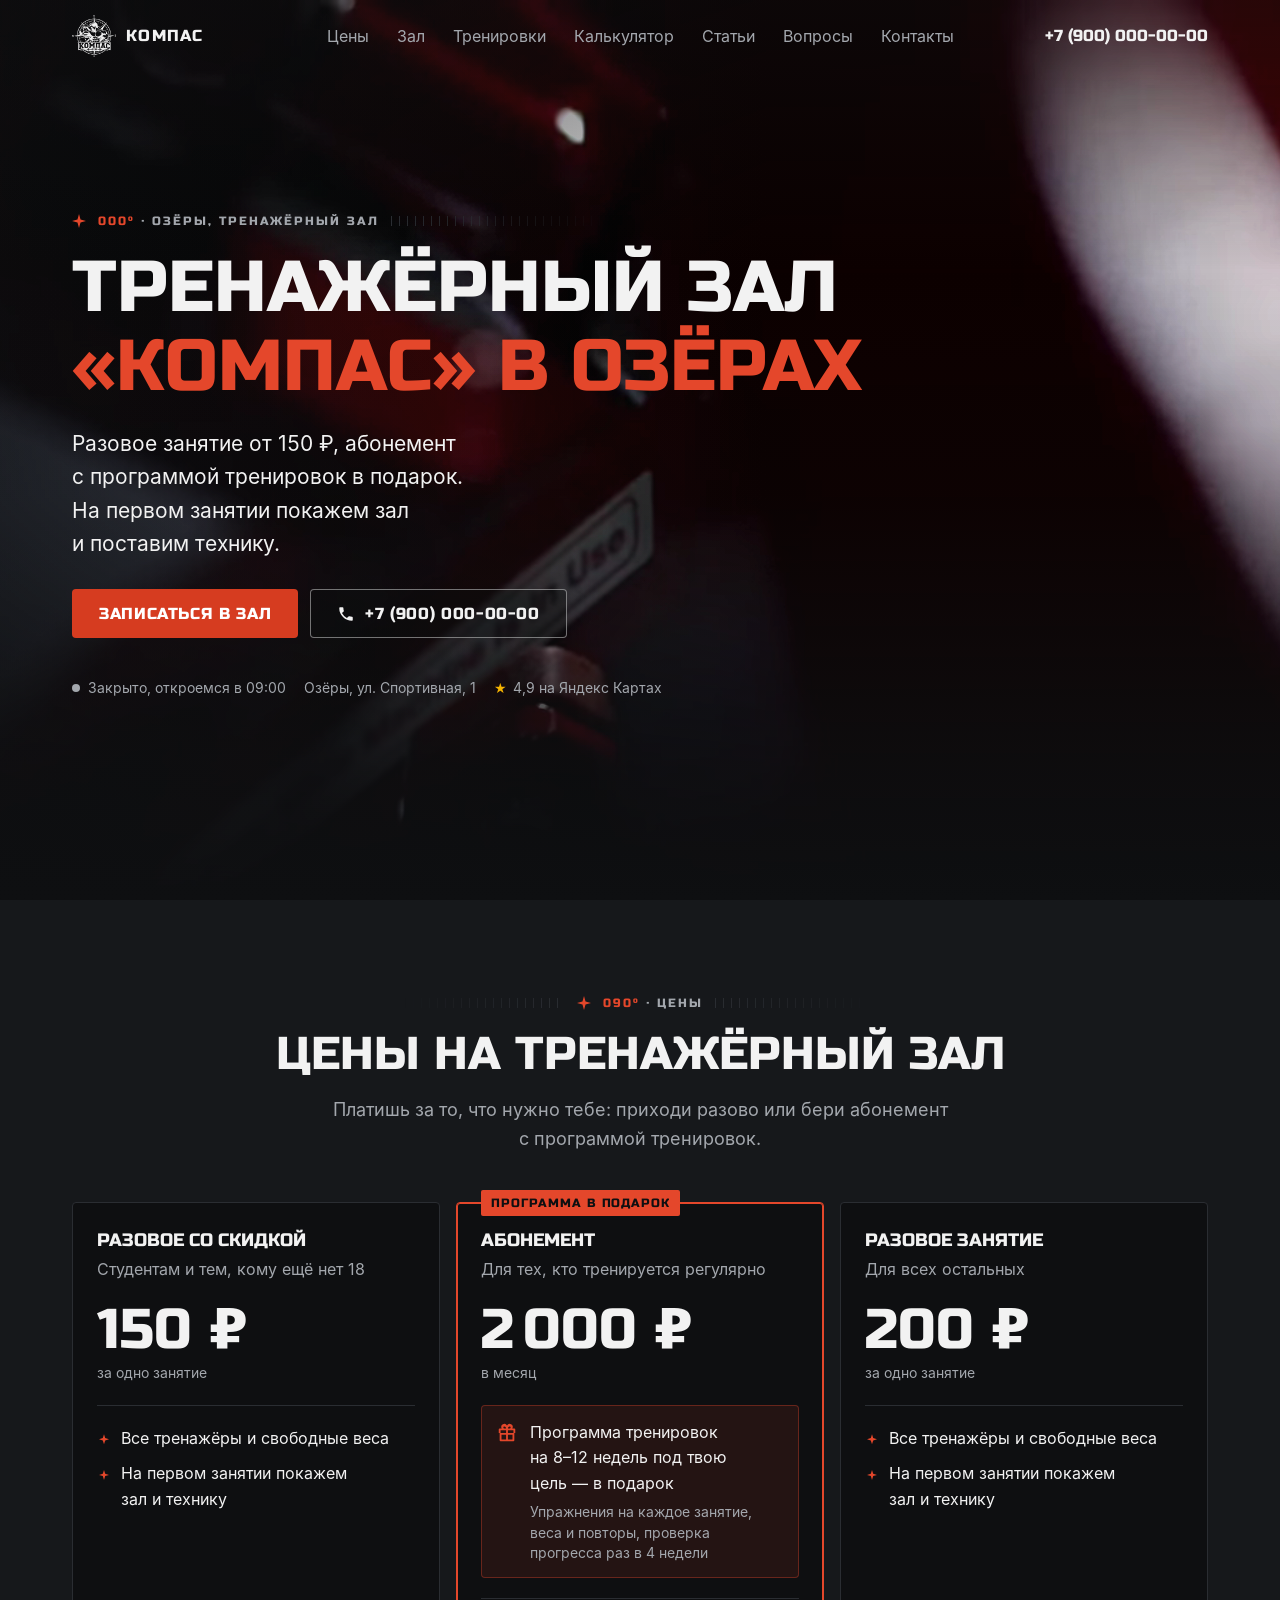
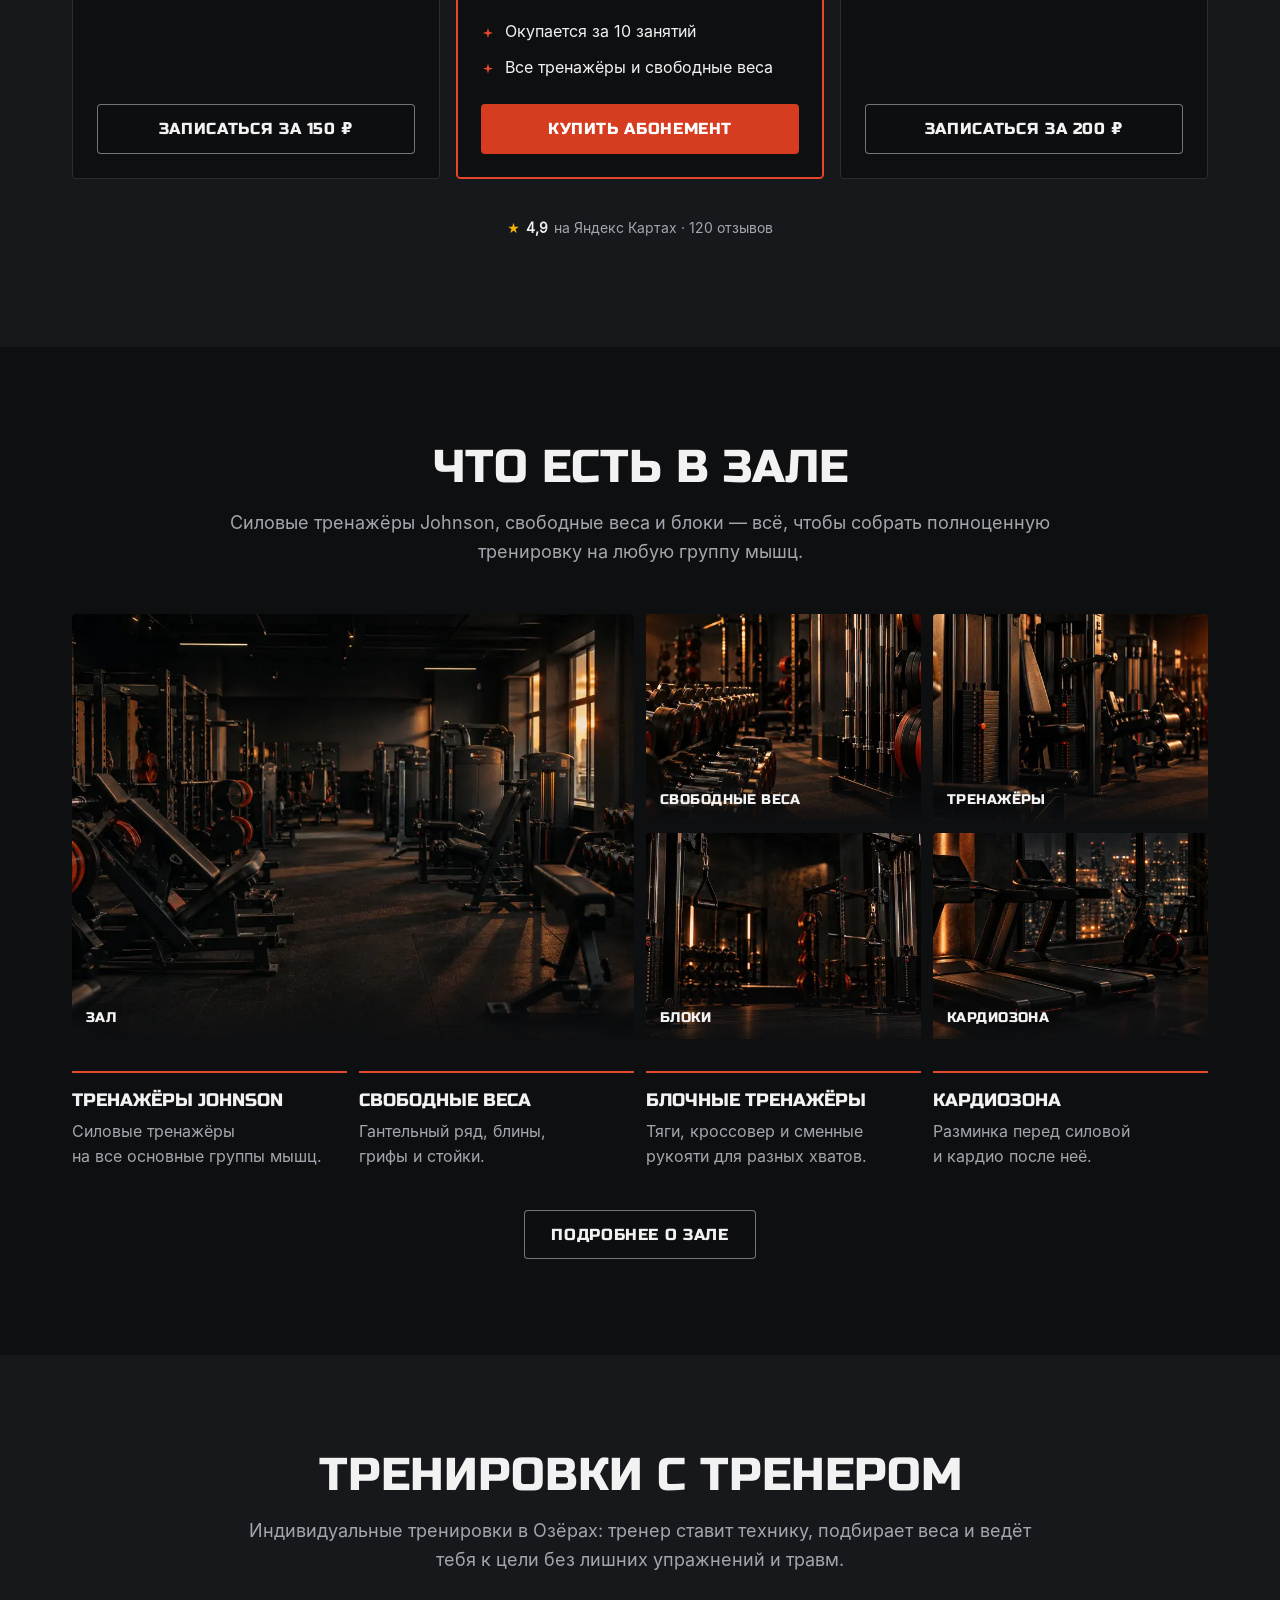
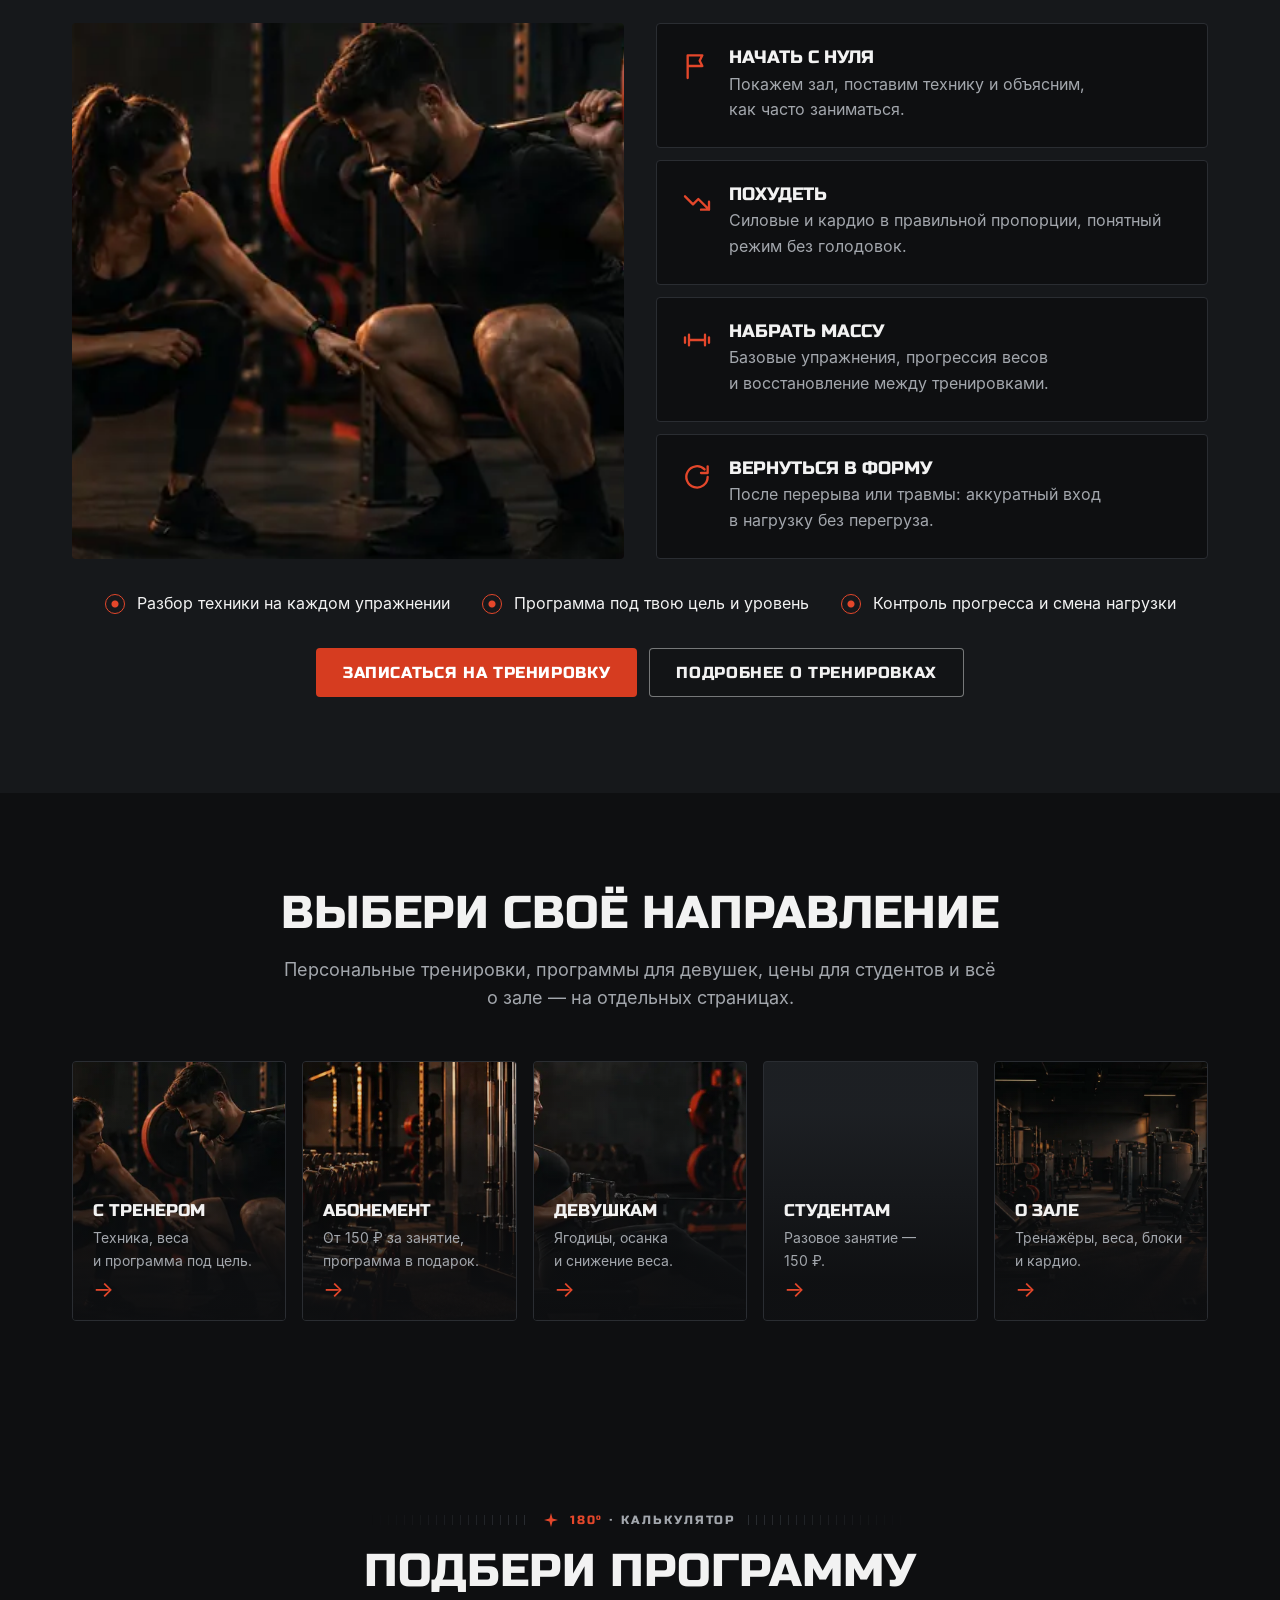
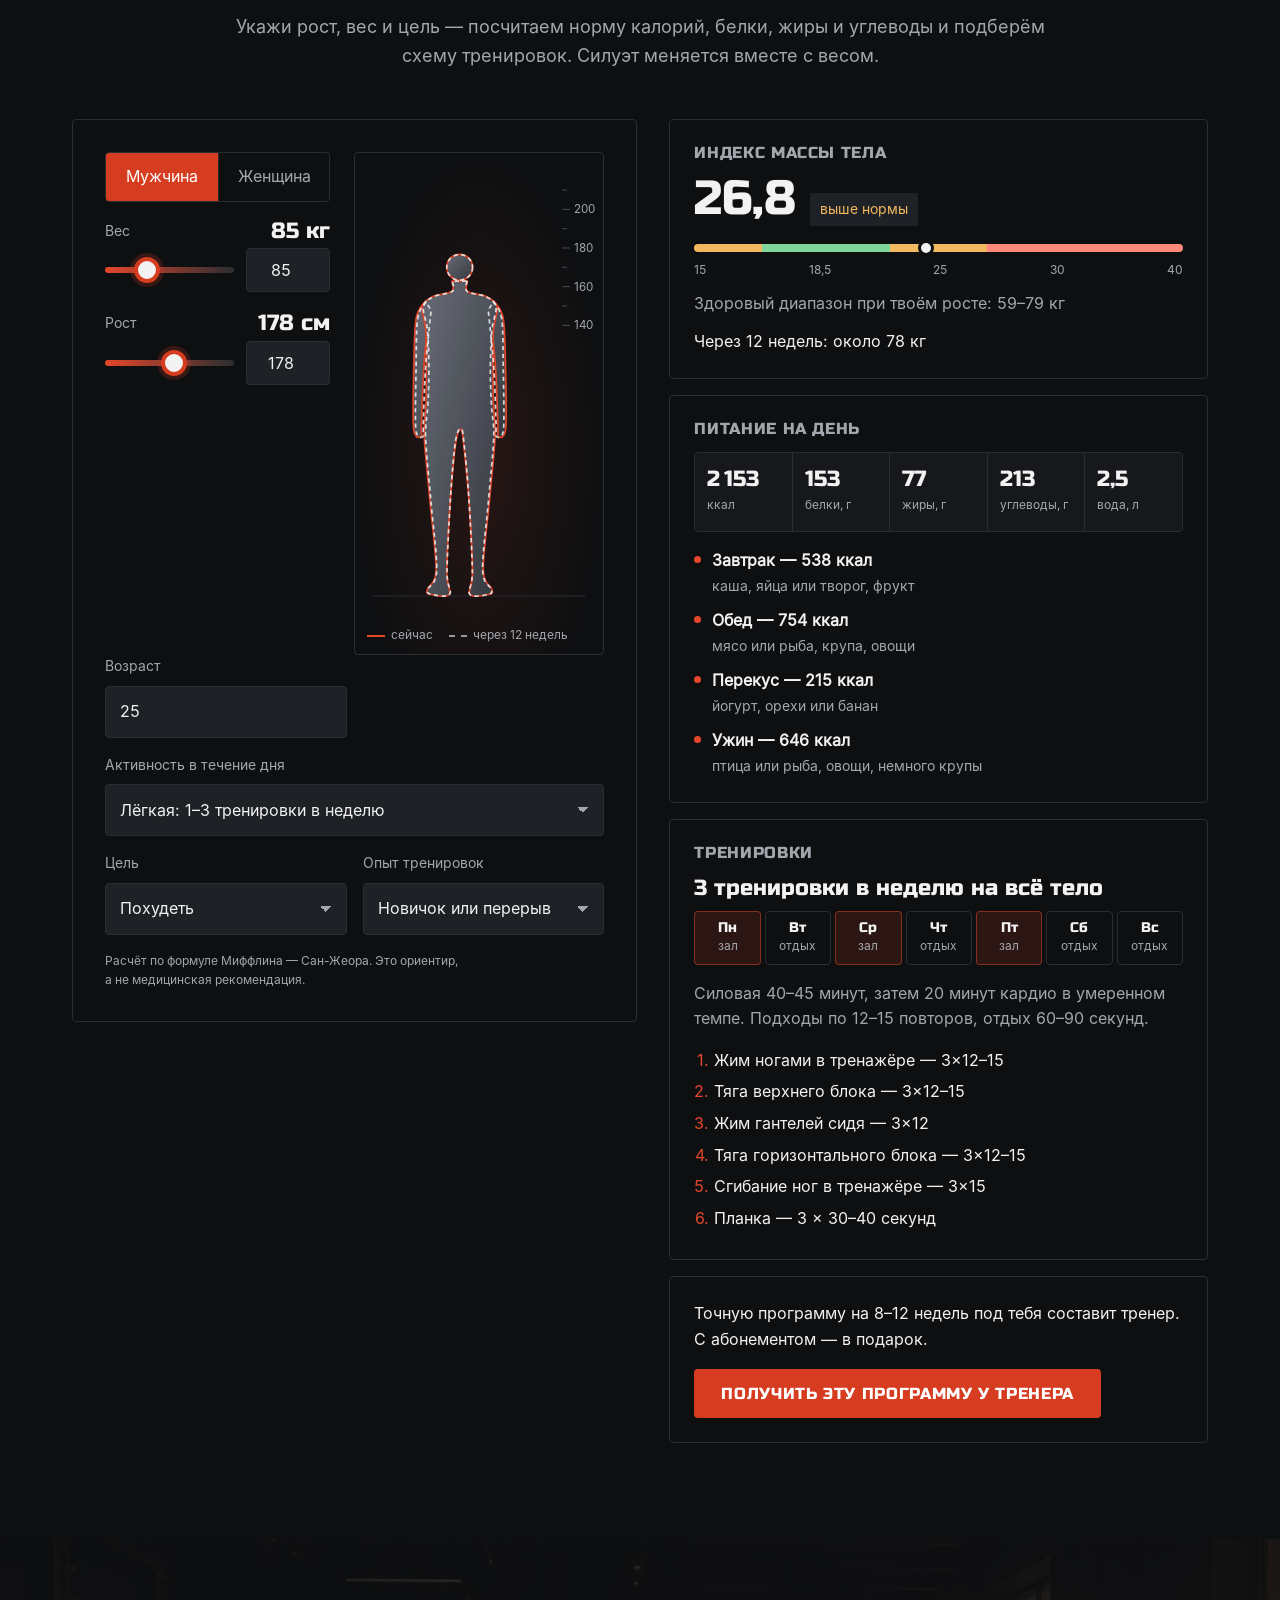
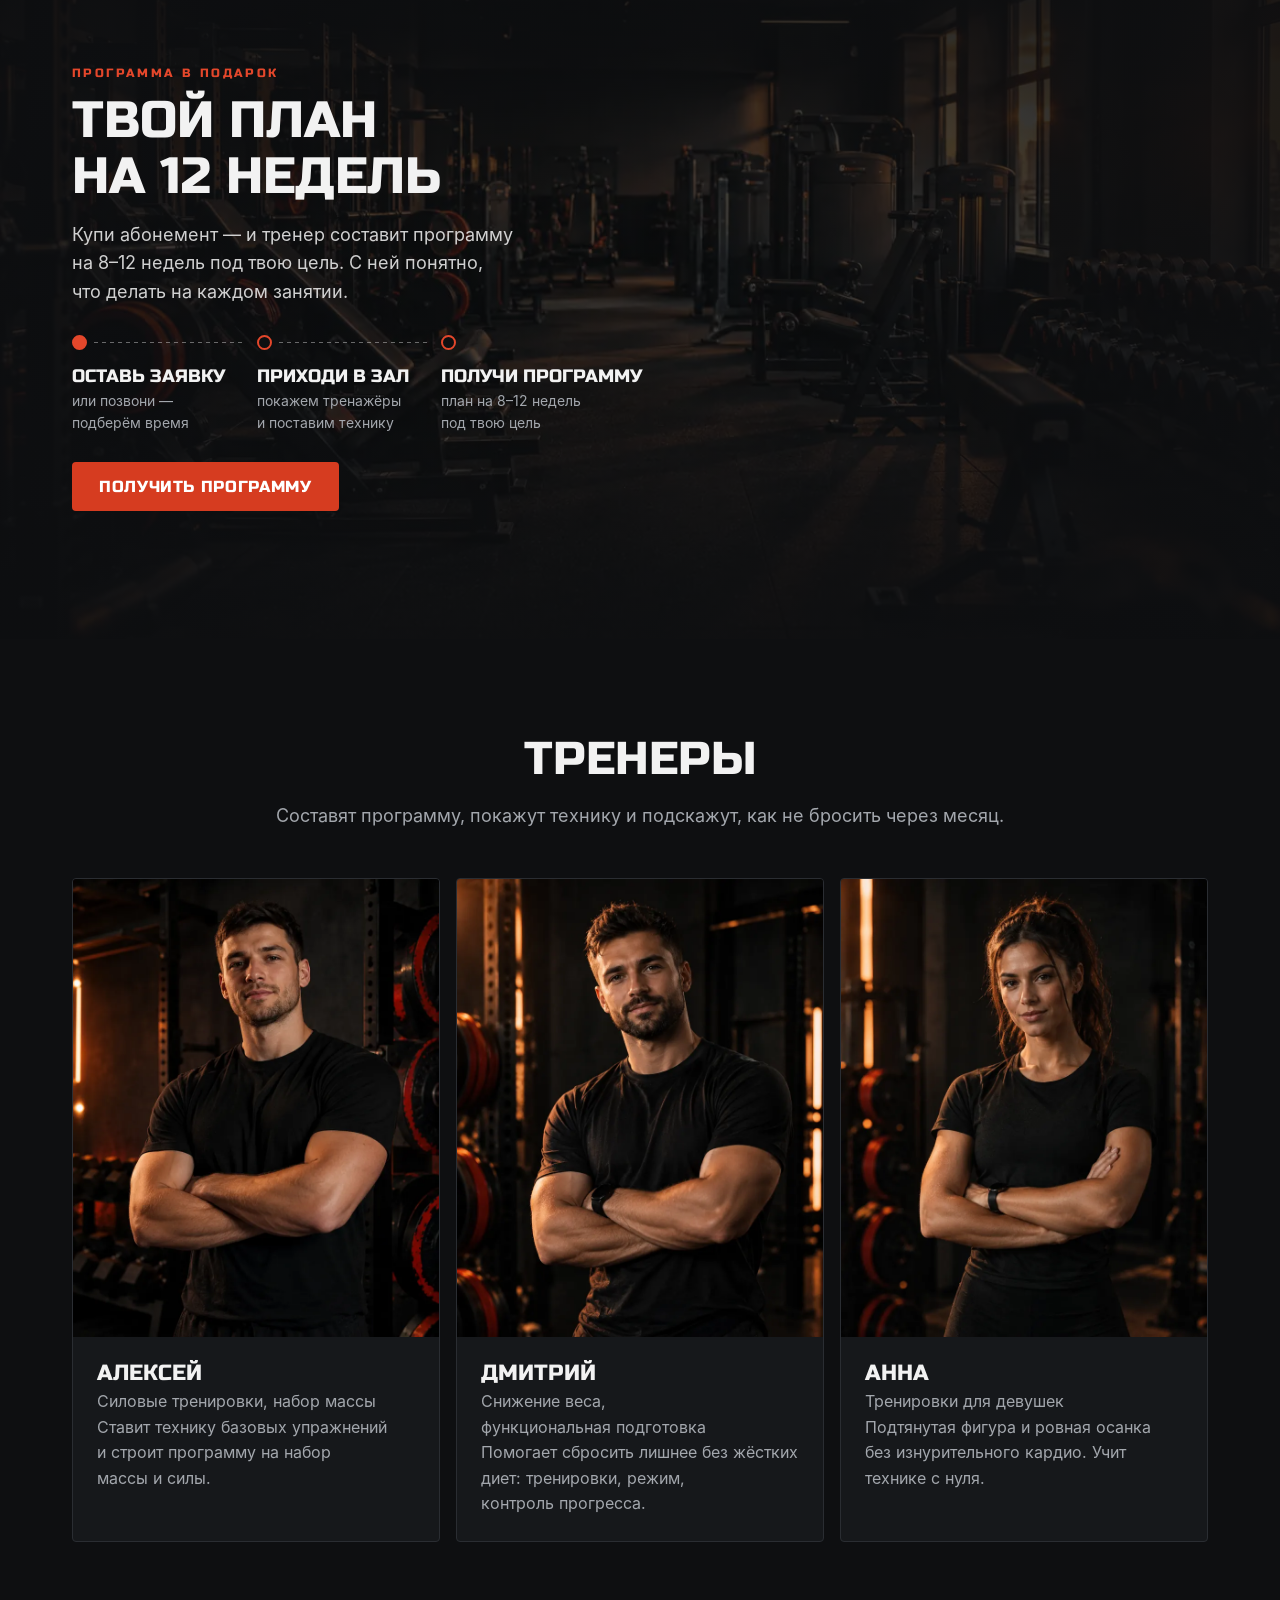
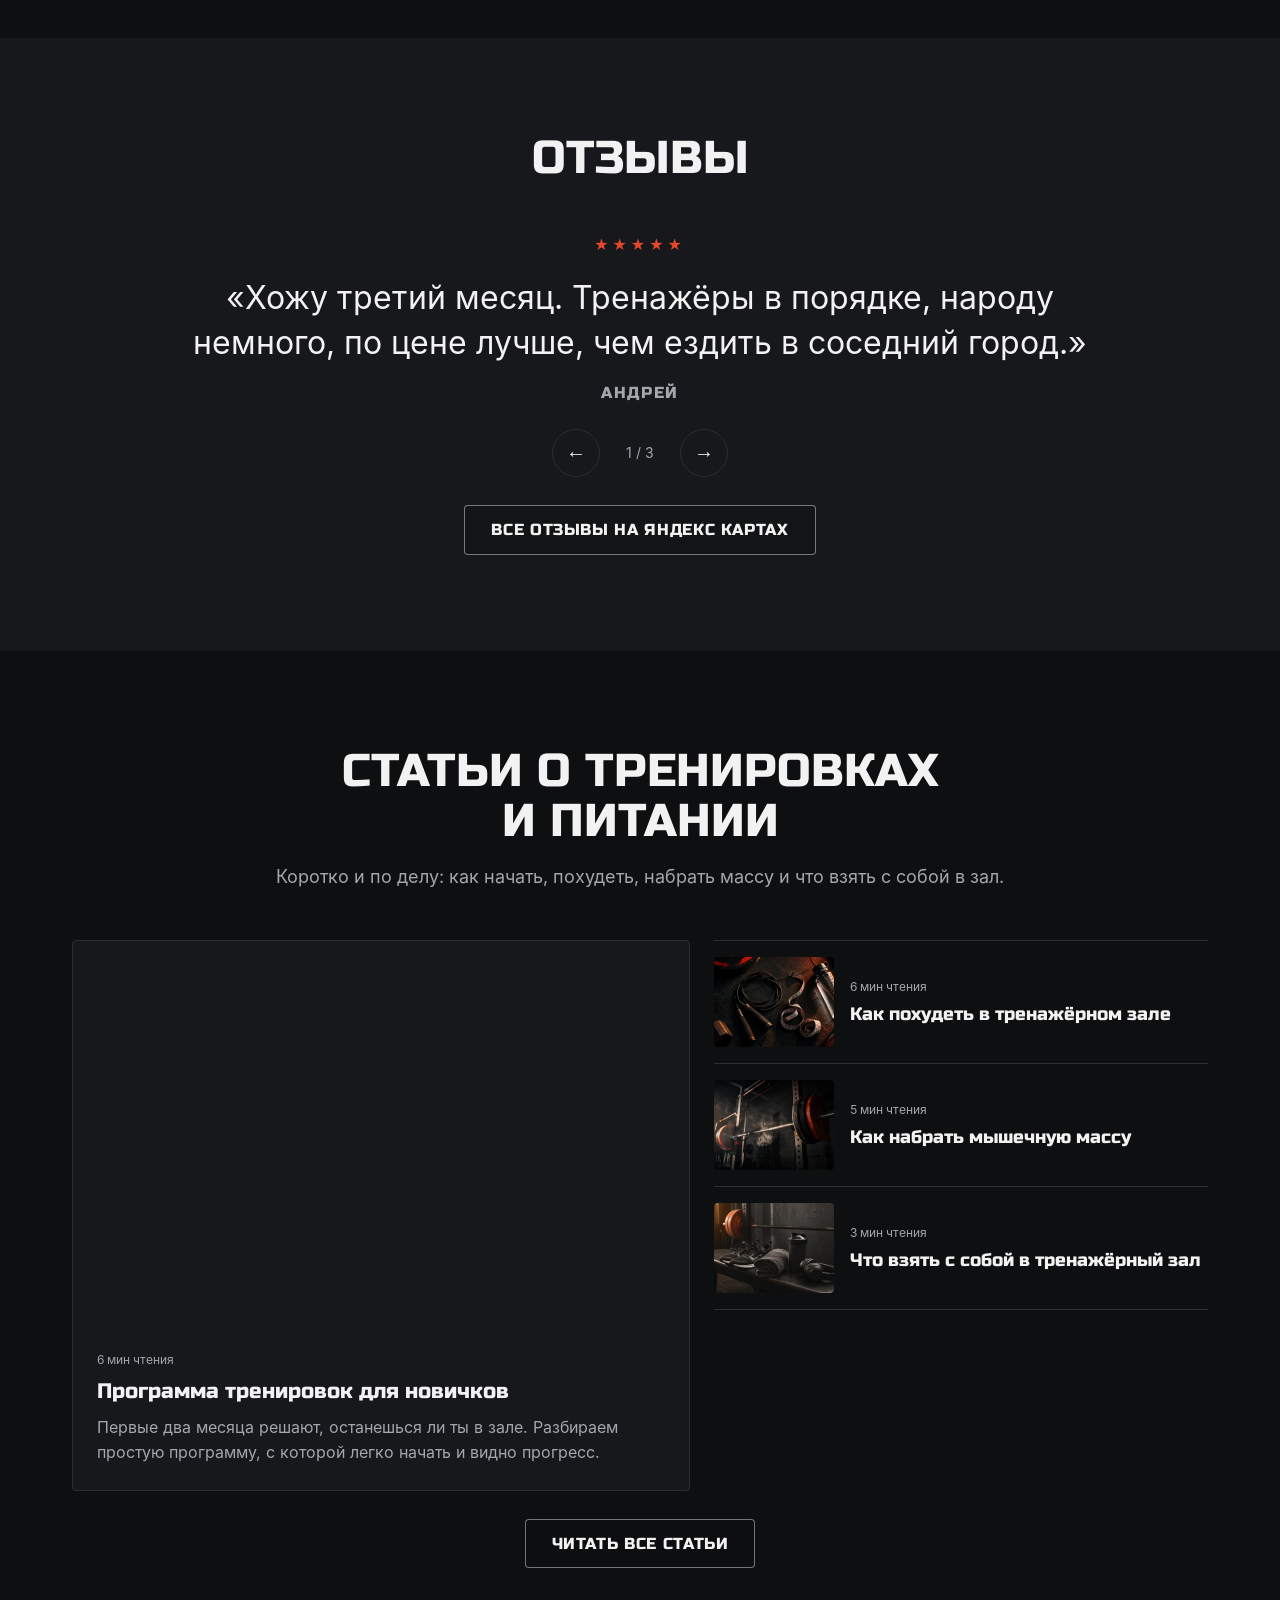
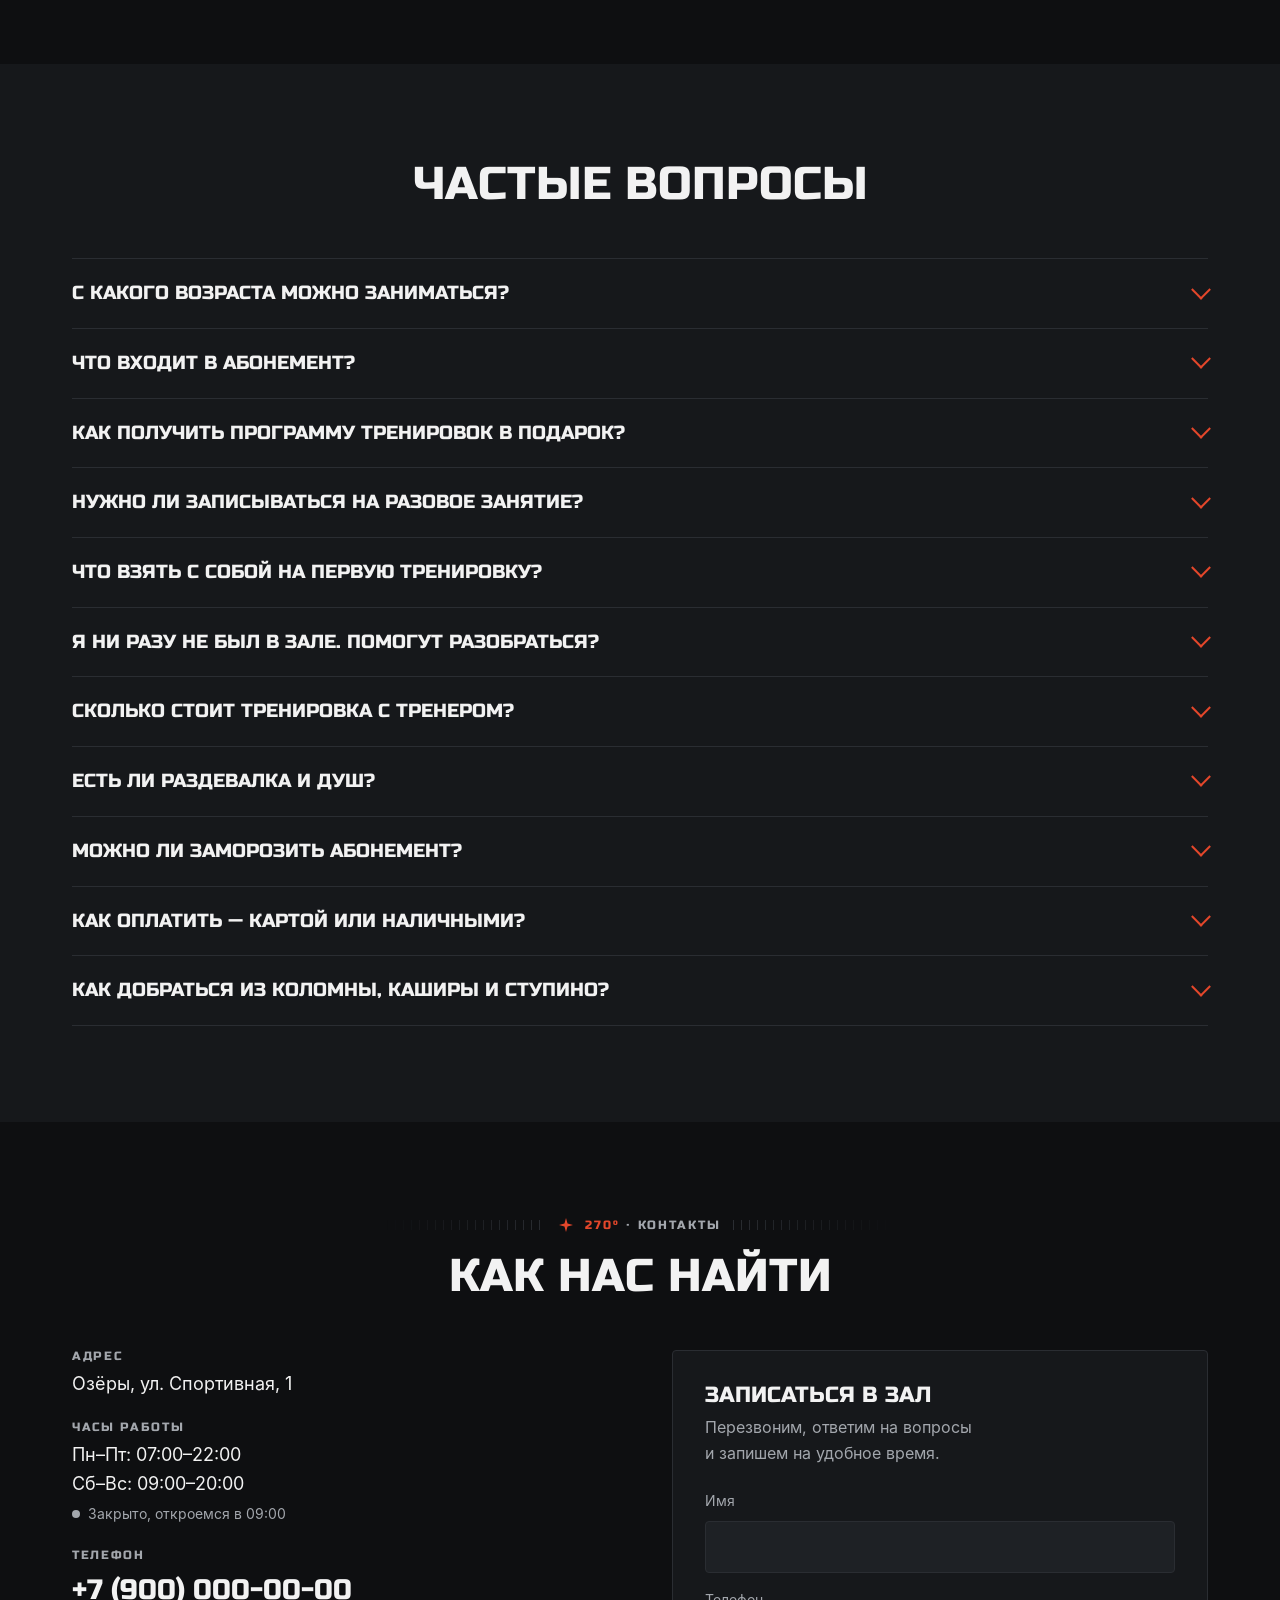
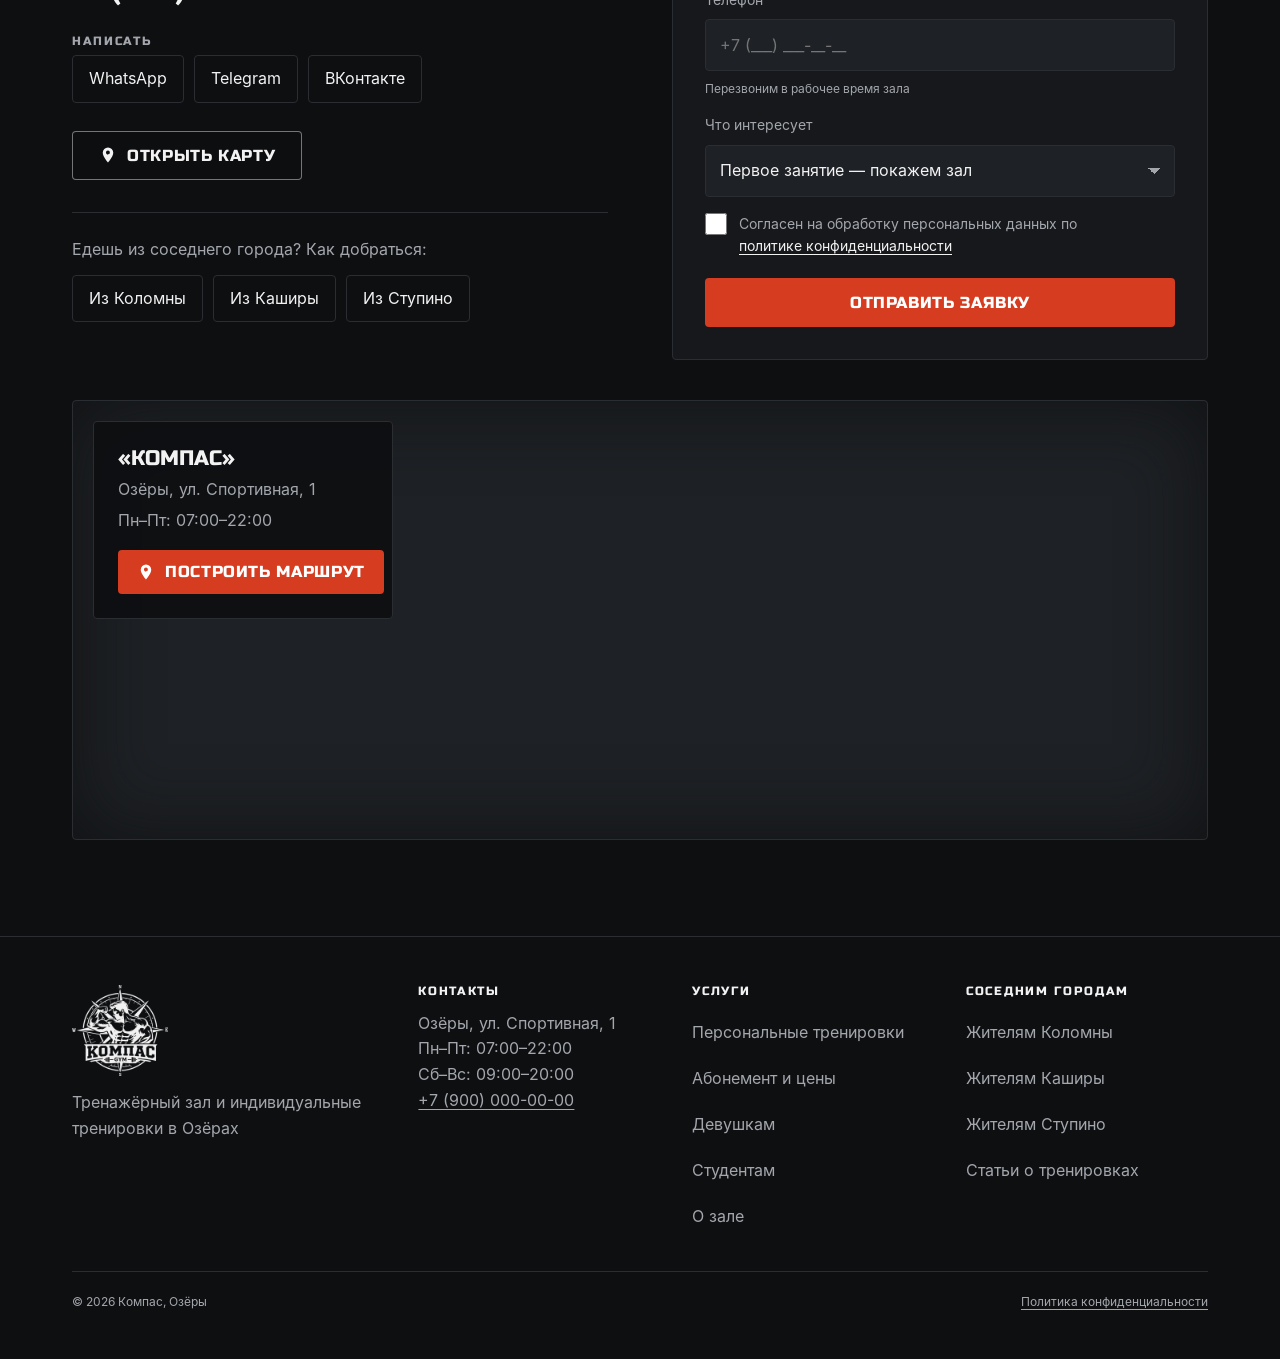
==== index.html @ 528c6c7b "Демо сайта «Компас» для показа клиенту Сборка просмотра (относительные ссылки), закрыта от индексаци" ====
<!doctype html>
<html lang="ru" class="no-js" data-font="russo">
<head><meta name="robots" content="noindex, nofollow">
<meta charset="utf-8">
<meta name="viewport" content="width=device-width, initial-scale=1">
<title>Тренажёрный зал «Компас» в Озёрах — разовое от 150 ₽</title>
<meta name="description" content="Тренажёрный зал в Озёрах: разовое занятие 150–200 ₽, абонемент 2 000 ₽ и программа тренировок на 8–12 недель в подарок. Индивидуальные тренировки.">
<link rel="canonical" href="https://kompas-ozery.ru/">
<meta name="yandex-verification" content="0000000000000000">
<meta name="theme-color" content="#0E0F11">
<meta property="og:type" content="website">
<meta property="og:locale" content="ru_RU">
<meta property="og:site_name" content="Компас — тренажёрный зал в Озёрах">
<meta property="og:title" content="Тренажёрный зал «Компас» в Озёрах — разовое от 150 ₽">
<meta property="og:description" content="Тренажёрный зал в Озёрах: разовое занятие 150–200 ₽, абонемент 2 000 ₽ и программа тренировок на 8–12 недель в подарок. Индивидуальные тренировки.">
<meta property="og:url" content="https://kompas-ozery.ru/">
<meta property="og:image" content="https://kompas-ozery.ru/img/og.jpg">
<meta property="og:image:width" content="1200">
<meta property="og:image:height" content="630">
<link rel="icon" href="favicon.ico" sizes="any">
<link rel="icon" type="image/png" sizes="32x32" href="favicon-32.png">
<link rel="apple-touch-icon" href="apple-touch-icon.png">
<link rel="preload" href="fonts/Inter-Regular.woff" as="font" type="font/woff" crossorigin>
<link rel="preload" href="fonts/head.woff" as="font" type="font/woff" crossorigin>
<link rel="preload" as="image" href="img/hero-poster.webp" imagesrcset="img/hero-poster-640.webp 640w, img/hero-poster.webp 1280w" imagesizes="100vw" fetchpriority="high">
<link rel="stylesheet" href="assets/style.css">
<script type="application/ld+json">{"@context": "https://schema.org", "@type": "ExerciseGym", "name": "Компас", "url": "https://kompas-ozery.ru/", "logo": "https://kompas-ozery.ru/img/logo-480.webp", "image": "https://kompas-ozery.ru/img/og.jpg", "telephone": "+79000000000", "priceRange": "150–2000 ₽", "address": {"@type": "PostalAddress", "streetAddress": "ул. Спортивная, 1", "addressLocality": "Озёры", "addressRegion": "Московская область", "postalCode": "140560", "addressCountry": "RU"}, "openingHours": ["Mo-Fr 07:00-22:00", "Sa-Su 09:00-20:00"], "areaServed": ["Озёры", "Коломна", "Кашира", "Ступино"], "sameAs": ["https://vk.com/kompas_ozery", "https://t.me/kompas_ozery"]}</script>
<script type="application/ld+json">{"@context": "https://schema.org", "@type": "FAQPage", "mainEntity": [{"@type": "Question", "name": "С какого возраста можно заниматься?", "acceptedAnswer": {"@type": "Answer", "text": "С 14 лет. Тем, кому ещё нет 18, нужно согласие родителей."}}, {"@type": "Question", "name": "Что входит в абонемент?", "acceptedAnswer": {"@type": "Answer", "text": "Абонемент стоит 2 000 ₽ в месяц. В него входят занятия в зале и программа тренировок на 8–12 недель в подарок."}}, {"@type": "Question", "name": "Как получить программу тренировок в подарок?", "acceptedAnswer": {"@type": "Answer", "text": "Купи абонемент и расскажи тренеру о своей цели: похудеть, набрать массу или подтянуть форму. Программу составят под тебя, она останется у тебя."}}, {"@type": "Question", "name": "Нужно ли записываться на разовое занятие?", "acceptedAnswer": {"@type": "Answer", "text": "Можно прийти в часы работы зала. Но лучше оставь заявку: на первом занятии тренер покажет зал и поставит технику, а для этого договоримся о времени."}}, {"@type": "Question", "name": "Что взять с собой на первую тренировку?", "acceptedAnswer": {"@type": "Answer", "text": "Спортивную форму, чистую сменную обувь, полотенце и воду. Для цены 150 ₽ возьми студенческий билет."}}, {"@type": "Question", "name": "Я ни разу не был в зале. Помогут разобраться?", "acceptedAnswer": {"@type": "Answer", "text": "Да. На первом занятии тренер покажет зал и тренажёры, поставит технику базовых упражнений и подскажет, с какого веса начать. С абонементом получишь программу на 8–12 недель."}}, {"@type": "Question", "name": "Сколько стоит тренировка с тренером?", "acceptedAnswer": {"@type": "Answer", "text": "Стоимость зависит от количества занятий. Позвони или оставь заявку, и мы подберём вариант."}}, {"@type": "Question", "name": "Есть ли раздевалка и душ?", "acceptedAnswer": {"@type": "Answer", "text": "Да, есть мужская и женская раздевалки с душем и шкафчиками."}}, {"@type": "Question", "name": "Можно ли заморозить абонемент?", "acceptedAnswer": {"@type": "Answer", "text": "Да, абонемент можно заморозить. Срок и условия подскажет администратор."}}, {"@type": "Question", "name": "Как оплатить — картой или наличными?", "acceptedAnswer": {"@type": "Answer", "text": "Картой, наличными или переводом по СБП на стойке администратора."}}, {"@type": "Question", "name": "Как добраться из Коломны, Каширы и Ступино?", "acceptedAnswer": {"@type": "Answer", "text": "Маршруты, время в пути и цены для соседних городов собрали на отдельных страницах: из Коломны, Каширы, Ступино."}}]}</script>
<script type="application/ld+json">{"@context": "https://schema.org", "@type": "WebSite", "name": "Компас", "url": "https://kompas-ozery.ru/"}</script>
<script>window.KOMPAS={metrika:0,whatsapp:"79000000000",formEndpoint:"",hours:[[[0, 1, 2, 3, 4], 420, 1320], [[5, 6], 540, 1200]]};</script>
<!-- Яндекс.Метрика -->
<script>(function(m,e,t,r,i,k,a){m[i]=m[i]||function(){(m[i].a=m[i].a||[]).push(arguments)};m[i].l=1*new Date();for(var j=0;j<document.scripts.length;j++){if(document.scripts[j].src===r){return;}}k=e.createElement(t),a=e.getElementsByTagName(t)[0],k.async=1,k.src=r,a.parentNode.insertBefore(k,a)})(window,document,"script","https://mc.yandex.ru/metrika/tag.js","ym");ym(00000000,"init",{clickmap:true,trackLinks:true,accurateTrackBounce:true,webvisor:true});</script>
<noscript><div><img src="https://mc.yandex.ru/watch/00000000" style="position:absolute;left:-9999px" alt=""></div></noscript>
</head>
<body>
<a class="skip" href="#main">Перейти к содержанию</a>
<header class="hdr">
<div class="wrap hdr__in">
<a class="hdr__logo" href="index.html" aria-label="Компас — на главную"><img src="img/logo-160.webp" width="160" height="152" alt="Логотип тренажёрного зала Компас"><span>Компас</span></a>
<nav class="nav" aria-label="Основное меню"><a href="#ceny">Цены</a><a href="#zal">Зал</a><a href="#trenirovki">Тренировки</a><a href="#kalkulyator">Калькулятор</a><a href="#stati">Статьи</a><a href="#voprosy">Вопросы</a><a href="#kontakty">Контакты</a></nav>
<a class="hdr__tel" href="tel:+79000000000" data-goal="phone_click">+7 (900) 000-00-00</a>
<button class="burger" type="button" aria-label="Меню" aria-expanded="false" aria-controls="mnav"><span></span></button>
</div>
<nav class="mnav" id="mnav" aria-label="Мобильное меню"><a href="#ceny">Цены</a><a href="#zal">Зал</a><a href="#trenirovki">Тренировки</a><a href="#kalkulyator">Калькулятор</a><a href="#stati">Статьи</a><a href="#voprosy">Вопросы</a><a href="#kontakty">Контакты</a><a class="btn btn--main" href="tel:+79000000000" data-goal="phone_click"><svg viewBox="0 0 24 24" aria-hidden="true"><path fill="currentColor" d="M6.6 10.8a15.1 15.1 0 006.6 6.6l2.2-2.2c.3-.3.7-.4 1-.2 1.1.4 2.3.6 3.6.6.6 0 1 .4 1 1V20c0 .6-.4 1-1 1A17 17 0 013 4c0-.6.4-1 1-1h3.5c.6 0 1 .4 1 1 0 1.3.2 2.5.6 3.6.1.3 0 .7-.2 1z"/></svg>Позвонить</a></nav>
</header>

<main id="main">
<section class="hero" aria-labelledby="hero-h">
<div class="hero__media">
<img src="img/hero-poster.webp" srcset="img/hero-poster-640.webp 640w, img/hero-poster.webp 1280w" sizes="100vw" width="1280" height="720" alt="Гантельный ряд в тренажёрном зале Компас" fetchpriority="high">
<video muted loop playsinline preload="none" aria-hidden="true" data-sm="video/hero-640.mp4" data-lg="video/hero.mp4"></video>
</div>
<div class="wrap hero__in">
<div class="eyebrow"><svg class="star" viewBox="0 0 24 24" aria-hidden="true"><path fill="currentColor" d="M12 0l2.6 9.4L24 12l-9.4 2.6L12 24l-2.6-9.4L0 12l9.4-2.6z"/></svg><span><b>000°</b> · Озёры, тренажёрный зал</span></div>
<h1 id="hero-h">Тренажёрный зал <em>«Компас» в Озёрах</em></h1>
<p class="hero__sub">Разовое занятие от 150 ₽, абонемент с программой тренировок в подарок. На первом занятии покажем зал и поставим технику.</p>
<div class="hero__cta">
<a class="btn btn--main" href="#zapis" data-goal="cta_hero" data-pick="Первое занятие — покажем зал">Записаться в зал</a>
<a class="btn btn--ghost" href="tel:+79000000000" data-goal="phone_click"><svg viewBox="0 0 24 24" aria-hidden="true"><path fill="currentColor" d="M6.6 10.8a15.1 15.1 0 006.6 6.6l2.2-2.2c.3-.3.7-.4 1-.2 1.1.4 2.3.6 3.6.6.6 0 1 .4 1 1V20c0 .6-.4 1-1 1A17 17 0 013 4c0-.6.4-1 1-1h3.5c.6 0 1 .4 1 1 0 1.3.2 2.5.6 3.6.1.3 0 .7-.2 1z"/></svg>+7 (900) 000-00-00</a>
</div>
<p class="hero__open"><span class="open" data-open hidden></span><span class="hero__addr">Озёры, ул. Спортивная, 1</span><a class="hero__rating" href="https://yandex.ru/maps/?text=Озёры%2C%20ул.%20Спортивная%2C%201" target="_blank" rel="noopener" data-goal="rating_click"><span aria-hidden="true">★</span> 4,9 на Яндекс Картах</a></p>
</div>
</section>

<section class="sec sec--alt" id="ceny" aria-labelledby="ceny-h">
<div class="wrap">
<div class="sec__head rv"><div class="eyebrow"><svg class="star" viewBox="0 0 24 24" aria-hidden="true"><path fill="currentColor" d="M12 0l2.6 9.4L24 12l-9.4 2.6L12 24l-2.6-9.4L0 12l9.4-2.6z"/></svg><span><b>090°</b> · Цены</span></div><h2 id="ceny-h">Цены на тренажёрный зал</h2>
<p>Платишь за то, что нужно тебе: приходи разово или бери абонемент с программой тренировок.</p></div>
<div class="prices">
<article class="price rv">
<h3>Разовое со скидкой</h3><p class="price__who">Студентам и тем, кому ещё нет 18</p>
<div class="price__sum"><span data-count="150">150</span> ₽</div><p class="price__per">за одно занятие</p>
<ul><li>Все тренажёры и свободные веса</li><li>На первом занятии покажем зал и технику</li></ul>
<a class="btn btn--ghost" href="#zapis" data-goal="cta_price_150" data-pick="Разовое 150 ₽">Записаться за 150 ₽</a>
</article>
<article class="price price--hit rv">
<span class="price__tag">Программа в подарок</span>
<h3>Абонемент</h3><p class="price__who">Для тех, кто тренируется регулярно</p>
<div class="price__sum"><span data-count="2000">2&#8239;000</span> ₽</div><p class="price__per">в месяц</p>
<div class="gift"><svg viewBox="0 0 24 24" aria-hidden="true"><path fill="currentColor" d="M20 7h-2.2A3 3 0 0012 3.8 3 3 0 006.2 7H4a1 1 0 00-1 1v4h1v8a1 1 0 001 1h14a1 1 0 001-1v-8h1V8a1 1 0 00-1-1zm-5-2a1 1 0 110 2h-2a2 2 0 012-2zM9 5a2 2 0 012 2H9a1 1 0 010-2zM5 9h6v3H5zm1 5h5v5H6zm7 5v-5h5v5zm6-7h-6V9h6z"/></svg><span>Программа тренировок на 8–⁠12 недель под твою цель — в подарок<small class="gift__in">Упражнения на каждое занятие, веса и повторы, проверка прогресса раз в 4 недели</small></span></div>
<ul><li>Окупается за 10 занятий</li><li>Все тренажёры и свободные веса</li></ul>
<a class="btn btn--main" href="#zapis" data-goal="cta_price_2000" data-pick="Абонемент 2 000 ₽">Купить абонемент</a>
</article>
<article class="price rv">
<h3>Разовое занятие</h3><p class="price__who">Для всех остальных</p>
<div class="price__sum"><span data-count="200">200</span> ₽</div><p class="price__per">за одно занятие</p>
<ul><li>Все тренажёры и свободные веса</li><li>На первом занятии покажем зал и технику</li></ul>
<a class="btn btn--ghost" href="#zapis" data-goal="cta_price_200" data-pick="Разовое 200 ₽">Записаться за 200 ₽</a>
</article>
</div>
<p class="rating rv"><a href="https://yandex.ru/maps/?text=Озёры%2C%20ул.%20Спортивная%2C%201" target="_blank" rel="noopener" data-goal="rating_click"><span class="rating__star" aria-hidden="true">★</span> <b>4,9</b> на Яндекс Картах · 120 отзывов</a></p>
</div>
</section>


<section class="sec" id="zal" aria-labelledby="zal-h">
<div class="wrap">
<div class="sec__head rv"><h2 id="zal-h">Что есть в зале</h2>
<p>Силовые тренажёры Johnson, свободные веса и блоки — всё, чтобы собрать полноценную тренировку на любую группу мышц.</p></div>
<div class="gallery rv">
<figure class="g-wide"><img src="img/hall-1200.webp" srcset="img/hall-640.webp 640w, img/hall-1200.webp 1200w" sizes="(min-width:900px) 50vw, 100vw" width="1200" height="675" alt="Тренажёрный зал Компас" loading="lazy" decoding="async"><figcaption>Зал</figcaption></figure>
<figure><img src="img/weights-1200.webp" srcset="img/weights-640.webp 640w, img/weights-1200.webp 1200w" sizes="(min-width:900px) 25vw, 50vw" width="1200" height="675" alt="Гантели, грифы и блины" loading="lazy" decoding="async"><figcaption>Свободные веса</figcaption></figure>
<figure><img src="img/machines-1200.webp" srcset="img/machines-640.webp 640w, img/machines-1200.webp 1200w" sizes="(min-width:900px) 25vw, 50vw" width="1200" height="675" alt="Силовые тренажёры" loading="lazy" decoding="async"><figcaption>Тренажёры</figcaption></figure>
<figure><img src="img/cables-1200.webp" srcset="img/cables-640.webp 640w, img/cables-1200.webp 1200w" sizes="(min-width:900px) 25vw, 50vw" width="1200" height="675" alt="Кроссовер и блочные тренажёры" loading="lazy" decoding="async"><figcaption>Блоки</figcaption></figure>
<figure><img src="img/cardio-1200.webp" srcset="img/cardio-640.webp 640w, img/cardio-1200.webp 1200w" sizes="(min-width:900px) 25vw, 50vw" width="1200" height="675" alt="Кардиозона" loading="lazy" decoding="async"><figcaption>Кардиозона</figcaption></figure>
</div>
<div class="feats"><div class="feat rv"><h3>Тренажёры Johnson</h3><p>Силовые тренажёры на все основные группы мышц.</p></div><div class="feat rv"><h3>Свободные веса</h3><p>Гантельный ряд, блины, грифы и стойки.</p></div><div class="feat rv"><h3>Блочные тренажёры</h3><p>Тяги, кроссовер и сменные рукояти для разных хватов.</p></div><div class="feat rv"><h3>Кардиозона</h3><p>Разминка перед силовой и кардио после неё.</p></div></div>
<div class="center rv" style="margin-top:40px"><a class="btn btn--ghost" href="o-zale/index.html">Подробнее о зале</a></div>
</div>
</section>

<section class="sec sec--alt" id="trenirovki" aria-labelledby="trenirovki-h">
<div class="wrap">
<div class="sec__head rv"><h2 id="trenirovki-h">Тренировки с тренером</h2>
<p>Индивидуальные тренировки в Озёрах: тренер ставит технику, подбирает веса и ведёт тебя к цели без лишних упражнений и травм.</p></div>
<div class="split split--eq">
<figure class="split__photo split__photo--fill rv"><img src="img/coach-squat-1200.webp" srcset="img/coach-squat-640.webp 640w, img/coach-squat-1200.webp 1200w" sizes="(min-width:1024px) 50vw, 100vw" width="1200" height="675" alt="Тренер поправляет технику приседа" loading="lazy" decoding="async"></figure>
<div class="goals">
<div class="goal rv"><svg class="goal__i" viewBox="0 0 24 24" aria-hidden="true"><path d="M5 21V4m0 0h11l-2 4 2 4H5"/></svg><h3>Начать с нуля</h3><p>Покажем зал, поставим технику и объясним, как часто заниматься.</p></div>
<div class="goal rv"><svg class="goal__i" viewBox="0 0 24 24" aria-hidden="true"><path d="M3 7l6 6 4-4 8 8M21 11v6h-6"/></svg><h3>Похудеть</h3><p>Силовые и кардио в правильной пропорции, понятный режим без голодовок.</p></div>
<div class="goal rv"><svg class="goal__i" viewBox="0 0 24 24" aria-hidden="true"><path d="M6 8v8M3 10v4M18 8v8M21 10v4M6 12h12"/></svg><h3>Набрать массу</h3><p>Базовые упражнения, прогрессия весов и восстановление между тренировками.</p></div>
<div class="goal rv"><svg class="goal__i" viewBox="0 0 24 24" aria-hidden="true"><path d="M20 12a8 8 0 1 1-2.3-5.7M20 4v5h-5"/></svg><h3>Вернуться в форму</h3><p>После перерыва или травмы: аккуратный вход в нагрузку без перегруза.</p></div>
</div>
</div>
<ul class="checks checks--row rv">
<li>Разбор техники на каждом упражнении</li>
<li>Программа под твою цель и уровень</li>
<li>Контроль прогресса и смена нагрузки</li>
</ul>
<div class="center rv"><a class="btn btn--main" href="#zapis" data-goal="cta_personal" data-pick="Индивидуальная тренировка">Записаться на тренировку</a> <a class="btn btn--ghost" href="personalnye-trenirovki/index.html">Подробнее о тренировках</a></div>
</div>
</section>

<section class="sec" id="napravleniya" aria-labelledby="napr-h">
<div class="wrap">
<div class="sec__head rv"><h2 id="napr-h">Выбери своё направление</h2>
<p>Персональные тренировки, программы для девушек, цены для студентов и всё о зале — на отдельных страницах.</p></div>
<div class="svcs"><a class="svc rv" href="personalnye-trenirovki/index.html"><img src="img/coach-squat-1200.webp" srcset="img/coach-squat-640.webp 640w, img/coach-squat-1200.webp 1200w" sizes="(min-width:1100px) 20vw, (min-width:640px) 50vw, 100vw" width="1200" height="675" alt="" loading="lazy" decoding="async"><span class="svc__b"><b>С тренером</b><span>Техника, веса и программа под цель.</span></span></a><a class="svc rv" href="abonement/index.html"><img src="img/weights-1200.webp" srcset="img/weights-640.webp 640w, img/weights-1200.webp 1200w" sizes="(min-width:1100px) 20vw, (min-width:640px) 50vw, 100vw" width="1200" height="675" alt="" loading="lazy" decoding="async"><span class="svc__b"><b>Абонемент</b><span>От 150 ₽ за занятие, программа в подарок.</span></span></a><a class="svc rv" href="trenirovki-dlya-devushek/index.html"><img src="img/woman-row-1200.webp" srcset="img/woman-row-640.webp 640w, img/woman-row-1200.webp 1200w" sizes="(min-width:1100px) 20vw, (min-width:640px) 50vw, 100vw" width="1200" height="675" alt="" loading="lazy" decoding="async"><span class="svc__b"><b>Девушкам</b><span>Ягодицы, осанка и снижение веса.</span></span></a><a class="svc rv" href="studentam/index.html"><img src="img/cover-novice-1200.webp" srcset="img/cover-novice-640.webp 640w, img/cover-novice-1200.webp 1200w" sizes="(min-width:1100px) 20vw, (min-width:640px) 50vw, 100vw" width="1200" height="675" alt="" loading="lazy" decoding="async"><span class="svc__b"><b>Студентам</b><span>Разовое занятие — 150 ₽.</span></span></a><a class="svc rv" href="o-zale/index.html"><img src="img/hall-1200.webp" srcset="img/hall-640.webp 640w, img/hall-1200.webp 1200w" sizes="(min-width:1100px) 20vw, (min-width:640px) 50vw, 100vw" width="1200" height="675" alt="" loading="lazy" decoding="async"><span class="svc__b"><b>О зале</b><span>Тренажёры, веса, блоки и кардио.</span></span></a></div>
</div>
</section>

<section class="sec" id="kalkulyator" aria-labelledby="calc-h">
<div class="wrap">
<div class="sec__head rv"><div class="eyebrow"><svg class="star" viewBox="0 0 24 24" aria-hidden="true"><path fill="currentColor" d="M12 0l2.6 9.4L24 12l-9.4 2.6L12 24l-2.6-9.4L0 12l9.4-2.6z"/></svg><span><b>180°</b> · Калькулятор</span></div><h2 id="calc-h">Подбери программу</h2>
<p>Укажи рост, вес и цель — посчитаем норму калорий, белки, жиры и углеводы и подберём схему тренировок. Силуэт меняется вместе с весом.</p></div>
<div class="calc" id="calc">
<div class="calc__panel rv">
<div class="calc__top">
<div>
<div class="seg" role="radiogroup" aria-label="Пол"><label><input type="radio" name="sex" value="m" checked><span>Мужчина</span></label><label><input type="radio" name="sex" value="f"><span>Женщина</span></label></div>
<div class="rng"><div class="rng__head"><label for="c-w">Вес</label><output class="calc__wout" for="c-w">85 кг</output></div>
<div class="rng__row"><input id="c-w" type="range" name="weight" min="40" max="200" step="1" value="85" aria-describedby="c-wn"><input id="c-wn" type="number" name="weight_n" min="40" max="200" value="85" aria-label="Вес в килограммах"></div></div>
<div class="rng"><div class="rng__head"><label for="c-h">Рост</label><output class="calc__hout" for="c-h">178 см</output></div>
<div class="rng__row"><input id="c-h" type="range" name="height" min="140" max="210" step="1" value="178"><input type="number" name="height_n" min="140" max="210" value="178" aria-label="Рост в сантиметрах"></div></div>
</div>
<figure class="calc__fig" role="img" aria-label="Силуэт">
<svg class="calc__svg" viewBox="0 0 240 470" aria-hidden="true">
<defs><linearGradient id="figGrad" x1="0" x2="1" y1="0" y2="1"><stop offset="0" stop-color="#6B707A"/><stop offset="1" stop-color="#363A41"/></linearGradient></defs>
<line x1="10" x2="230" y1="450" y2="450" stroke="#2A2D32"/><line x1="206" x2="214" y1="170" y2="170" stroke="#4A4E55"/><text x="218" y="174">140</text><line x1="206" x2="211" y1="150" y2="150" stroke="#4A4E55"/><line x1="206" x2="214" y1="130" y2="130" stroke="#4A4E55"/><text x="218" y="134">160</text><line x1="206" x2="211" y1="110" y2="110" stroke="#4A4E55"/><line x1="206" x2="214" y1="90" y2="90" stroke="#4A4E55"/><text x="218" y="94">180</text><line x1="206" x2="211" y1="70" y2="70" stroke="#4A4E55"/><line x1="206" x2="214" y1="50" y2="50" stroke="#4A4E55"/><text x="218" y="54">200</text><line x1="206" x2="211" y1="30" y2="30" stroke="#4A4E55"/>
<g class="fig-now"><path class="armsP"/><path class="torsoP"/><circle class="head" cx="100" cy="30" r="15"/></g><g class="fig-target"><path class="armsP"/><path class="torsoP"/><circle class="head" cx="100" cy="30" r="15"/></g>
</svg>
<figcaption class="calc__legend"><span><i></i>сейчас</span><span class="lg-t"><i class="d"></i>через 12 недель</span></figcaption>
</figure>
</div>
<div class="calc__grid2">
<div class="fld"><label for="c-age">Возраст</label><input id="c-age" type="number" name="age" min="14" max="80" value="25" inputmode="numeric"></div>
<div class="fld wide"><label for="c-act">Активность в течение дня</label><select id="c-act" name="act"><option value="1.2">Сидячая работа</option><option value="1.375" selected>Лёгкая: 1–⁠3 тренировки в неделю</option><option value="1.55">Средняя: 3–⁠5 тренировок в неделю</option><option value="1.725">Высокая: физический труд или спорт</option></select></div>
<div class="fld"><label for="c-goal">Цель</label><select id="c-goal" name="goal"><option value="lose" selected>Похудеть</option><option value="keep">Держать форму</option><option value="gain">Набрать массу</option></select></div>
<div class="fld"><label for="c-lvl">Опыт тренировок</label><select id="c-lvl" name="lvl"><option value="novice" selected>Новичок или перерыв</option><option value="exp">Больше полугода</option></select></div>
</div>
<p class="calc__foot">Расчёт по формуле Миффлина — Сан-Жеора. Это ориентир, а не медицинская рекомендация.</p>
</div>
<div class="calc__res" aria-live="polite">
<div class="calc__notes" hidden></div>
<div class="card rv"><h3>Индекс массы тела</h3>
<div class="calc__bmi"><b>—</b><span class="calc__tag">—</span></div>
<div class="calc__scale" aria-hidden="true"><i></i></div><div class="calc__scale-l" aria-hidden="true"><span>15</span><span>18,5</span><span>25</span><span>30</span><span>40</span></div>
<p class="calc__range"></p><p class="calc__target"></p></div>
<div class="card rv"><h3>Питание на день</h3>
<div class="kbju"><div class="k1"><b class="k-kcal">—</b><span>ккал</span></div><div><b class="k-p">—</b><span>белки, г</span></div><div><b class="k-f">—</b><span>жиры, г</span></div><div><b class="k-c">—</b><span>углеводы, г</span></div><div><b class="k-w">—</b><span>вода, л</span></div></div>
<ul class="n-meals"></ul></div>
<div class="card rv"><h3>Тренировки</h3>
<p class="p-title"></p><ul class="p-week" aria-label="Неделя"></ul><p class="p-note"></p><ol class="p-ex"></ol></div>
<div class="card rv"><p style="margin:0 0 16px">Точную программу на 8–⁠12 недель под тебя составит тренер. С абонементом — в подарок.</p>
<a class="btn btn--main" href="#zapis" data-goal="calc_cta" data-pick="Абонемент 2 000 ₽" data-calc-cta>Получить эту программу у тренера</a></div>
</div>
</div>
</div>
</section>


<section class="band band--full" id="plan" aria-labelledby="plan-h">
<div class="band__bg"><img src="img/hall-1200.webp" srcset="img/hall-640.webp 640w, img/hall-1200.webp 1200w" sizes="100vw" width="1200" height="675" alt="" loading="lazy" decoding="async"></div>
<div class="wrap band__grid">
<div class="band__in rv">
<p class="band__kicker">Программа в подарок</p>
<h2 class="band__h" id="plan-h">Твой план на 12 недель</h2>
<p class="band__p">Купи абонемент — и тренер составит программу на 8–⁠12 недель под твою цель. С ней понятно, что делать на каждом занятии.</p>
<ol class="route-line">
<li><span class="route-line__dot" aria-hidden="true"></span><b>Оставь заявку</b><span>или позвони — подберём время</span></li>
<li><span class="route-line__dot" aria-hidden="true"></span><b>Приходи в зал</b><span>покажем тренажёры и поставим технику</span></li>
<li><span class="route-line__dot" aria-hidden="true"></span><b>Получи программу</b><span>план на 8–⁠12 недель под твою цель</span></li>
</ol>
<div class="band__cta"><a class="btn btn--main" href="#zapis" data-goal="cta_band" data-pick="Абонемент 2 000 ₽">Получить программу</a></div>
</div>
<div class="band__3d" data-3d="assets/kompas3d.js"><img src="img/dumbbell-3d.webp" srcset="img/dumbbell-3d-480.webp 480w, img/dumbbell-3d.webp 960w" sizes="(min-width:1024px) 480px, 80vw" width="960" height="720" alt="Гантель с красно-оранжевыми блинами" loading="lazy"></div>
</div>
</section>

<section class="sec" id="trenery" aria-labelledby="trenery-h">
<div class="wrap">
<div class="sec__head rv"><h2 id="trenery-h">Тренеры</h2>
<p>Составят программу, покажут технику и подскажут, как не бросить через месяц.</p></div>
<!-- DEMO: тренеры заполняются из COACHES в build.py -->
<div class="coaches"><article class="coach rv"><div class="coach__ph"><img src="img/coach-1.webp" width="800" height="1000" alt="Тренер Алексей" loading="lazy"></div>
<div class="coach__b"><h3>Алексей</h3><p class="coach__role">Силовые тренировки, набор массы</p><p>Ставит технику базовых упражнений и строит программу на набор массы и силы.</p></div></article><article class="coach rv"><div class="coach__ph"><img src="img/coach-2.webp" width="800" height="1000" alt="Тренер Дмитрий" loading="lazy"></div>
<div class="coach__b"><h3>Дмитрий</h3><p class="coach__role">Снижение веса, функциональная подготовка</p><p>Помогает сбросить лишнее без жёстких диет: тренировки, режим, контроль прогресса.</p></div></article><article class="coach rv"><div class="coach__ph"><img src="img/coach-3.webp" width="800" height="1000" alt="Тренер Анна" loading="lazy"></div>
<div class="coach__b"><h3>Анна</h3><p class="coach__role">Тренировки для девушек</p><p>Подтянутая фигура и ровная осанка без изнурительного кардио. Учит технике с нуля.</p></div></article></div>
</div>
</section>

<section class="sec sec--alt" id="otzyvy" aria-labelledby="otzyvy-h">
<div class="wrap">
<div class="sec__head rv"><h2 id="otzyvy-h">Отзывы</h2></div>
<!-- DEMO: отзывы-заглушки, заменить настоящими с Яндекс Карт (REVIEWS в build.py) -->
<div class="quotes" data-quotes><figure class="quote is-on"><div class="quote__stars" aria-label="Оценка 5 из 5">★★★★★</div><blockquote>Хожу третий месяц. Тренажёры в порядке, народу немного, по цене лучше, чем ездить в соседний город.</blockquote><figcaption>Андрей</figcaption></figure><figure class="quote"><div class="quote__stars" aria-label="Оценка 5 из 5">★★★★★</div><blockquote>Пришла без опыта, тренер показал технику и расписал программу. Занимаюсь по ней сама, вопросы задаю прямо в зале.</blockquote><figcaption>Ксения</figcaption></figure><figure class="quote"><div class="quote__stars" aria-label="Оценка 5 из 5">★★★★★</div><blockquote>Студенту 150 рублей за занятие — то, что надо. Беру разовые, когда есть время между парами.</blockquote><figcaption>Илья</figcaption></figure>
<div class="quotes__nav"><button class="quotes__btn" type="button" data-q="-1" aria-label="Предыдущий отзыв">←</button><span class="quotes__n" aria-live="polite">1 / 3</span><button class="quotes__btn" type="button" data-q="1" aria-label="Следующий отзыв">→</button></div>
</div>
<div class="reviews__more rv"><a class="btn btn--ghost" href="https://yandex.ru/maps/?text=Компас%20тренажёрный%20зал%20Озёры" target="_blank" rel="noopener" data-goal="reviews_click">Все отзывы на Яндекс Картах</a></div>
</div>
</section>

<section class="sec" id="stati" aria-labelledby="stati-h">
<div class="wrap">
<div class="sec__head"><h2 id="stati-h">Статьи о тренировках и питании</h2>
<p>Коротко и по делу: как начать, похудеть, набрать массу и что взять с собой в зал.</p></div>
<div class="arts-ed"><a class="art-big" href="stati/programma-dlya-nachinayushchih/index.html"><div class="art-big__ph"><img src="img/cover-novice-1200.webp" srcset="img/cover-novice-640.webp 640w, img/cover-novice-1200.webp 1200w" sizes="(min-width:1024px) 55vw, 100vw" width="1200" height="675" alt="" loading="lazy" decoding="async"></div><div class="art-big__b"><p class="art__meta">6 мин чтения</p><h3>Программа тренировок для новичков</h3><p>Первые два месяца решают, останешься ли ты в зале. Разбираем простую программу, с которой легко начать и видно прогресс.</p></div></a><ul class="art-list"><li><a class="art-row" href="stati/kak-pohudet-v-trenazhernom-zale/index.html"><span class="art-row__ph"><img src="img/cover-lose-1200.webp" srcset="img/cover-lose-640.webp 640w, img/cover-lose-1200.webp 1200w" sizes="160px" width="1200" height="675" alt="" loading="lazy" decoding="async"></span><span class="art-row__b"><span class="art__meta">6 мин чтения</span><b>Как похудеть в тренажёрном зале</b></span></a></li><li><a class="art-row" href="stati/kak-nabrat-myshechnuyu-massu/index.html"><span class="art-row__ph"><img src="img/cover-mass-1200.webp" srcset="img/cover-mass-640.webp 640w, img/cover-mass-1200.webp 1200w" sizes="160px" width="1200" height="675" alt="" loading="lazy" decoding="async"></span><span class="art-row__b"><span class="art__meta">5 мин чтения</span><b>Как набрать мышечную массу</b></span></a></li><li><a class="art-row" href="stati/chto-vzyat-v-trenazhernyj-zal/index.html"><span class="art-row__ph"><img src="img/cover-bag-1200.webp" srcset="img/cover-bag-640.webp 640w, img/cover-bag-1200.webp 1200w" sizes="160px" width="1200" height="675" alt="" loading="lazy" decoding="async"></span><span class="art-row__b"><span class="art__meta">3 мин чтения</span><b>Что взять с собой в тренажёрный зал</b></span></a></li></ul></div>
<div class="arts__more"><a class="btn btn--ghost" href="stati/index.html">Читать все статьи</a></div>
</div>
</section>

<section class="sec sec--alt" id="voprosy" aria-labelledby="voprosy-h">
<div class="wrap">
<div class="sec__head rv"><h2 id="voprosy-h">Частые вопросы</h2></div>
<div class="faq rv"><details><summary>С какого возраста можно заниматься?</summary><div class="ans"><p>С 14 лет. Тем, кому ещё нет 18, нужно согласие родителей.</p></div></details><details><summary>Что входит в абонемент?</summary><div class="ans"><p>Абонемент стоит 2 000 ₽ в месяц. В него входят занятия в зале и программа тренировок на 8–⁠12 недель в подарок.</p></div></details><details><summary>Как получить программу тренировок в подарок?</summary><div class="ans"><p>Купи абонемент и расскажи тренеру о своей цели: похудеть, набрать массу или подтянуть форму. Программу составят под тебя, она останется у тебя.</p></div></details><details><summary>Нужно ли записываться на разовое занятие?</summary><div class="ans"><p>Можно прийти в часы работы зала. Но лучше оставь заявку: на первом занятии тренер покажет зал и поставит технику, а для этого договоримся о времени.</p></div></details><details><summary>Что взять с собой на первую тренировку?</summary><div class="ans"><p>Спортивную форму, чистую сменную обувь, полотенце и воду. Для цены 150 ₽ возьми студенческий билет.</p></div></details><details><summary>Я ни разу не был в зале. Помогут разобраться?</summary><div class="ans"><p>Да. На первом занятии тренер покажет зал и тренажёры, поставит технику базовых упражнений и подскажет, с какого веса начать. С абонементом получишь программу на 8–⁠12 недель.</p></div></details><details><summary>Сколько стоит тренировка с тренером?</summary><div class="ans"><p>Стоимость зависит от количества занятий. Позвони или оставь заявку, и мы подберём вариант.</p></div></details><details><summary>Есть ли раздевалка и душ?</summary><div class="ans"><p>Да, есть мужская и женская раздевалки с душем и шкафчиками.</p></div></details><details><summary>Можно ли заморозить абонемент?</summary><div class="ans"><p>Да, абонемент можно заморозить. Срок и условия подскажет администратор.</p></div></details><details><summary>Как оплатить — картой или наличными?</summary><div class="ans"><p>Картой, наличными или переводом по СБП на стойке администратора.</p></div></details><details><summary>Как добраться из Коломны, Каширы и Ступино?</summary><div class="ans"><p>Маршруты, время в пути и цены для соседних городов собрали на отдельных страницах: из <a href="kolomna/index.html">Коломны</a>, <a href="kashira/index.html">Каширы</a>, <a href="stupino/index.html">Ступино</a>.</p></div></details></div>
</div>
</section>

<section class="sec" id="kontakty" aria-labelledby="kontakty-h">
<div class="wrap">
<div class="sec__head rv"><div class="eyebrow"><svg class="star" viewBox="0 0 24 24" aria-hidden="true"><path fill="currentColor" d="M12 0l2.6 9.4L24 12l-9.4 2.6L12 24l-2.6-9.4L0 12l9.4-2.6z"/></svg><span><b>270°</b> · Контакты</span></div><h2 id="kontakty-h">Как нас найти</h2></div>
<div class="contacts">
<div class="rv">
<dl class="cinfo">
<div><dt>Адрес</dt><dd>Озёры, ул. Спортивная, 1</dd></div>
<div><dt>Часы работы</dt><dd>Пн–Пт: 07:00–⁠22:00<br>Сб–Вс: 09:00–⁠20:00<br><span class="open" data-open hidden></span></dd></div>
<div><dt>Телефон</dt><dd><a class="tel" href="tel:+79000000000" data-goal="phone_click">+7 (900) 000-00-00</a></dd></div>
<div><dt>Написать</dt><dd class="msgs"><a href="https://wa.me/79000000000" target="_blank" rel="noopener" data-goal="messenger_whatsapp">WhatsApp</a><a href="https://t.me/kompas_ozery" target="_blank" rel="noopener" data-goal="messenger_telegram">Telegram</a><a href="https://vk.com/kompas_ozery" target="_blank" rel="noopener" data-goal="messenger_vk">ВКонтакте</a></dd></div>
</dl>
<div class="route"><a class="btn btn--ghost" href="https://yandex.ru/maps/?text=Озёры%2C%20ул.%20Спортивная%2C%201" target="_blank" rel="noopener" data-goal="map_click"><svg viewBox="0 0 24 24" aria-hidden="true"><path fill="currentColor" d="M12 2a7 7 0 00-7 7c0 5.2 7 13 7 13s7-7.8 7-13a7 7 0 00-7-7zm0 9.5A2.5 2.5 0 1112 6a2.5 2.5 0 010 5z"/></svg>Открыть карту</a></div>
<div class="geo-links"><p>Едешь из соседнего города? Как добраться:</p><ul><li><a href="kolomna/index.html">Из Коломны</a></li><li><a href="kashira/index.html">Из Каширы</a></li><li><a href="stupino/index.html">Из Ступино</a></li></ul></div>
</div>
<div class="form rv" id="zapis">
<div class="form__body">
<h3>Записаться в зал</h3>
<p class="form__lead">Перезвоним, ответим на вопросы и запишем на удобное время.</p>
<form class="js-form" novalidate>
<div class="fld"><label for="f-name">Имя</label><input id="f-name" name="name" type="text" autocomplete="given-name" required><span class="fld__err">Напиши, как к тебе обращаться</span></div>
<div class="fld"><label for="f-phone">Телефон</label><input id="f-phone" name="phone" type="tel" inputmode="tel" autocomplete="tel" placeholder="+7 (___) ___-__-__" aria-describedby="f-phone-h" required><span class="fld__help" id="f-phone-h">Перезвоним в рабочее время зала</span><span class="fld__err">Введи номер в формате +7 (900) 000-00-00</span></div>
<div class="fld"><label for="f-what">Что интересует</label><select id="f-what" name="what">
<option selected>Первое занятие — покажем зал</option><option>Разовое 200 ₽</option><option>Разовое 150 ₽</option><option>Абонемент 2 000 ₽</option><option>Индивидуальная тренировка</option></select></div>
<input type="hidden" name="note" id="f-note"><p class="form__note" id="f-note-v" hidden></p>
<label class="agree"><input type="checkbox" name="agree" required><span>Согласен на обработку персональных данных по <a href="politika/index.html">политике конфиденциальности</a></span></label>
<p class="agree__err" role="alert">Отметь согласие, чтобы отправить заявку</p>
<button class="btn btn--main" type="submit">Отправить заявку</button>
</form>
</div>
<div class="form__ok form__ok--ok" role="status" aria-live="polite"><h3>Заявка отправлена</h3><p>Перезвоним в рабочее время зала и договоримся о первом занятии. Если удобнее, позвони сам: <a href="tel:+79000000000">+7 (900) 000-00-00</a>.</p></div>
<div class="form__ok form__ok--wa" role="status" aria-live="polite"><h3>Осталось отправить в WhatsApp</h3><p>Мы открыли WhatsApp с готовым сообщением. Нажми «Отправить» — и мы перезвоним.</p><a class="btn btn--main js-wa-again" href="https://wa.me/79000000000" target="_blank" rel="noopener">Открыть WhatsApp ещё раз</a><p class="form__alt">Или позвони: <a href="tel:+79000000000">+7 (900) 000-00-00</a></p></div>
</div>

</div>
<div class="map rv"><div class="map__card"><b>«Компас»</b><span>Озёры, ул. Спортивная, 1</span><span>Пн–Пт: 07:00–⁠22:00</span><a class="btn btn--main" href="https://yandex.ru/maps/?text=Озёры%2C%20ул.%20Спортивная%2C%201" target="_blank" rel="noopener" data-goal="map_click"><svg viewBox="0 0 24 24" aria-hidden="true"><path fill="currentColor" d="M12 2a7 7 0 00-7 7c0 5.2 7 13 7 13s7-7.8 7-13a7 7 0 00-7-7zm0 9.5A2.5 2.5 0 1112 6a2.5 2.5 0 010 5z"/></svg>Построить маршрут</a></div><div class="map__frame"><iframe src="https://yandex.ru/map-widget/v1/?ll=38.5600%2C54.8556&amp;z=16&amp;pt=38.5600%2C54.8556%2Cpm2rdl" loading="lazy" title="Тренажёрный зал Компас на Яндекс Картах" allowfullscreen></iframe></div></div>
</div>
</section>

</main>
<footer class="ftr">
<div class="wrap">
<div class="ftr__in">
<div><img src="img/logo-240.webp" width="240" height="228" alt="Компас — тренажёрный зал в Озёрах" loading="lazy"><p>Тренажёрный зал и индивидуальные тренировки в Озёрах</p></div>
<div><h4>Контакты</h4><p>Озёры, ул. Спортивная, 1<br>Пн–Пт: 07:00–⁠22:00<br>Сб–Вс: 09:00–⁠20:00<br><a href="tel:+79000000000" data-goal="phone_click">+7 (900) 000-00-00</a></p></div>
<div><h4>Услуги</h4><ul><li><a href="personalnye-trenirovki/index.html">Персональные тренировки</a></li><li><a href="abonement/index.html">Абонемент и цены</a></li><li><a href="trenirovki-dlya-devushek/index.html">Девушкам</a></li><li><a href="studentam/index.html">Студентам</a></li><li><a href="o-zale/index.html">О зале</a></li></ul></div>
<div><h4>Соседним городам</h4><ul><li><a href="kolomna/index.html">Жителям Коломны</a></li><li><a href="kashira/index.html">Жителям Каширы</a></li><li><a href="stupino/index.html">Жителям Ступино</a></li><li><a href="stati/index.html">Статьи о тренировках</a></li></ul></div>
</div>
<div class="ftr__copy"><span>© 2026 Компас, Озёры</span><a href="politika/index.html">Политика конфиденциальности</a></div>
</div>
</footer>
<div class="mbar" aria-label="Быстрая связь">
<a class="btn btn--ghost" href="tel:+79000000000" data-goal="phone_click"><svg viewBox="0 0 24 24" aria-hidden="true"><path fill="currentColor" d="M6.6 10.8a15.1 15.1 0 006.6 6.6l2.2-2.2c.3-.3.7-.4 1-.2 1.1.4 2.3.6 3.6.6.6 0 1 .4 1 1V20c0 .6-.4 1-1 1A17 17 0 013 4c0-.6.4-1 1-1h3.5c.6 0 1 .4 1 1 0 1.3.2 2.5.6 3.6.1.3 0 .7-.2 1z"/></svg>Позвонить</a>
<a class="btn btn--main" href="#zapis" data-goal="cta_sticky">Записаться в зал</a>
</div>
<script src="assets/main.js" defer></script>
<script src="assets/calc.js" defer></script>
</body>
</html>
---- assets/style.css ----
/* Компас — тренажёрный зал, Озёры. Токены: см. DESIGN.md */
@font-face{font-family:"KHead";src:url("../fonts/head.woff") format("woff");font-weight:700;font-style:normal;font-display:swap}
@font-face{font-family:"Inter";src:url("../fonts/Inter-Regular.woff") format("woff");font-weight:400;font-style:normal;font-display:swap}

:root{
  /* Шкала кегля */
  --fs-xs:12px;--fs-sm:14px;--fs-md:16px;--fs-lg:18px;--fs-xl:22px;--fs-2xl:28px;
  /* Статусы */
  --ok:#7ED69B;--warn:#F4B860;--err:#FF8A7A;--err-line:#FF6B57;
  /* Отступы плашек и размеры кнопок */
  --card-pad:20px;--panel-pad:24px;--btn-h:52px;--btn-h-sm:44px;
  --bg:#0E0F11;--bg-2:#16181B;--bg-3:#1E2125;--line:#2A2D32;
  --text:#F2F2F2;--muted:#A3A7AD;--accent:#E4472B;--btn:#D63C20;--btn-h:#BF3118;
  --head:"KHead","Segoe UI",system-ui,-apple-system,Arial,sans-serif;
  --body:"Inter","Segoe UI",system-ui,-apple-system,Arial,sans-serif;
  --hs:1;--ls:.005em;--r:4px;--wrap:1200px;--pad:16px;--sec:64px;
}
@media(min-width:768px){:root{--pad:32px;--sec:96px;--card-pad:24px;--panel-pad:32px}}

/* Настройка под шрифт заголовков */
html[data-font=oswald]{--hs:1.16;--ls:.012em}
html[data-font=russo]{--hs:.95;--ls:0}
html[data-font=unbounded]{--hs:.82;--ls:0}
html[data-font=montserrat]{--hs:1;--ls:.005em}
*,*::before,*::after{box-sizing:border-box}
html{scroll-behavior:smooth;-webkit-text-size-adjust:100%;scroll-padding-top:72px}
body{margin:0;background:var(--bg);color:var(--text);font:400 var(--fs-md)/1.6 var(--body);overflow-x:hidden}

img,video{display:block;max-width:100%;height:auto}
a{color:inherit}
h1,h2,h3{font-family:var(--head);font-weight:700;line-height:1.1;margin:0;text-wrap:balance;letter-spacing:var(--ls)}
p,li,dd,figcaption{text-wrap:pretty}
p{margin:0 0 1em}
.wrap{max-width:var(--wrap);margin:0 auto;padding:0 var(--pad)}
.sr{position:absolute;width:1px;height:1px;overflow:hidden;clip:rect(0 0 0 0);white-space:nowrap}
:focus-visible{outline:2px solid var(--accent);outline-offset:3px}
.skip{position:absolute;left:8px;top:-60px;background:var(--btn);color:#fff;padding:12px 16px;z-index:100;border-radius:var(--r)}
.skip:focus{top:8px}

/* Кнопки */
.btn{display:inline-flex;align-items:center;justify-content:center;gap:10px;min-height:var(--btn-h);padding:14px 26px;border-radius:var(--r);font:700 var(--fs-md)/1.2 var(--head);text-transform:uppercase;letter-spacing:.04em;text-decoration:none;border:1px solid transparent;cursor:pointer;transition:background .2s,border-color .2s,transform .2s}
.btn--main{background:var(--btn);color:#fff}
.btn--main:hover{background:var(--btn-h)}
.btn--main:active{transform:translateY(1px)}
.btn--ghost{background:rgba(14,15,17,.35);color:var(--text);border-color:rgba(242,242,242,.45)}
.btn--ghost:hover{border-color:var(--text);background:rgba(242,242,242,.06)}
.btn[disabled]{opacity:.5;cursor:not-allowed}
.btn svg{width:18px;height:18px;flex:none}

/* Шапка */
.hdr{position:fixed;inset:0 0 auto;z-index:50;transition:background .3s,border-color .3s;border-bottom:1px solid transparent}
.hdr.is-solid,.hdr--page{background:rgba(14,15,17,.94);border-color:var(--line);-webkit-backdrop-filter:blur(8px);backdrop-filter:blur(8px)}
.hdr__in{display:flex;align-items:center;gap:24px;height:72px}
@media(min-width:1200px){.hdr__in{display:grid;grid-template-columns:minmax(0,1fr) auto minmax(0,1fr);gap:32px}.hdr__tel{justify-self:end}}
.hdr__logo{display:flex;align-items:center;gap:10px;text-decoration:none;flex:none;min-height:48px}
.hdr__logo img{width:44px;height:auto}
.hdr__logo span{font:700 var(--fs-md)/1 var(--head);text-transform:uppercase;letter-spacing:.08em}
.nav{display:none;gap:4px;align-items:center;justify-content:center}
.nav a{display:inline-flex;align-items:center;min-height:44px;padding:0 12px;text-decoration:none;color:var(--muted);font-size:var(--fs-md);line-height:1;transition:color .2s}
.nav a:hover{color:var(--text)}
.hdr__tel{margin-left:auto;display:none;align-items:center;min-height:44px;font:700 var(--fs-md)/1 var(--head);text-decoration:none;white-space:nowrap}
.hdr__tel:hover{color:var(--accent)}
.burger{margin-left:auto;width:44px;height:44px;display:grid;place-items:center;background:none;border:1px solid var(--line);border-radius:var(--r);color:var(--text);cursor:pointer}
.burger span,.burger span::before,.burger span::after{display:block;width:20px;height:2px;background:currentColor;position:relative;transition:transform .25s,background .25s}
.burger span::before,.burger span::after{content:"";position:absolute;left:0}
.burger span::before{top:-6px}.burger span::after{top:6px}
.hdr.is-open .burger span{background:transparent}
.hdr.is-open .burger span::before{transform:translateY(6px) rotate(45deg)}
.hdr.is-open .burger span::after{transform:translateY(-6px) rotate(-45deg)}
.mnav{display:none;border-top:1px solid var(--line);background:var(--bg);padding:8px var(--pad) 24px}
.hdr.is-open .mnav{display:block}
.hdr.is-open{background:var(--bg)}
.mnav a{display:block;padding:14px 0;border-bottom:1px solid var(--line);text-decoration:none;font:700 var(--fs-lg)/1.2 var(--head);text-transform:uppercase}
.mnav .btn{margin-top:20px;width:100%}
@media(min-width:1200px){.nav,.hdr__tel{display:flex}.hdr__tel{margin-left:8px}.burger,.mnav{display:none!important}}

/* Метки разделов: компасная шкала — фирменный элемент */
.eyebrow{display:flex;align-items:center;gap:12px;margin-bottom:20px;font:700 var(--fs-xs)/1 var(--head);text-transform:uppercase;letter-spacing:.16em;color:var(--muted)}
.eyebrow b{color:var(--accent);font-weight:700}
.eyebrow::after{content:"";flex:1;height:10px;max-width:220px;background:repeating-linear-gradient(90deg,var(--line) 0 1px,transparent 1px 8px);-webkit-mask:linear-gradient(90deg,#000,transparent);mask:linear-gradient(90deg,#000,transparent)}
.star{width:14px;height:14px;flex:none;color:var(--accent)}

/* Первый экран */
.hero{position:relative;min-height:min(100svh,920px);display:flex;align-items:center;overflow:hidden;isolation:isolate}
.hero__media{position:absolute;inset:0;z-index:-2}
.hero__media img,.hero__media video{width:100%;height:100%;object-fit:cover}
.hero__media video{position:absolute;inset:0;opacity:0;transition:opacity .8s;filter:brightness(1.25) contrast(1.05);pointer-events:none}
.hero__media video.is-on{opacity:1}
.hero::after{content:"";position:absolute;inset:0;z-index:-1;background:linear-gradient(180deg,rgba(14,15,17,.45) 0%,rgba(14,15,17,0) 30%,rgba(14,15,17,.15) 55%,rgba(14,15,17,.8) 85%,var(--bg) 100%),linear-gradient(90deg,rgba(14,15,17,.7),rgba(14,15,17,0) 60%)}
.hero__in{padding-top:112px;padding-bottom:64px;width:100%}
.hero h1{font-size:calc(clamp(30px,6.6vw,76px) * var(--hs));max-width:900px;margin-bottom:20px}
@media(min-width:768px){.hero h1,.sec__head h2,.ghero h1{text-transform:uppercase}}
.hero h1 em{font-style:normal;color:var(--accent)}
.hero__sub{font-size:clamp(17px,2.2vw,21px);max-width:36ch;color:var(--text);margin-bottom:28px}
.hero__cta{display:flex;flex-wrap:wrap;gap:12px;margin-bottom:40px}
.hero__facts{display:grid;grid-template-columns:1fr;gap:1px;background:var(--line);border:1px solid var(--line);border-radius:var(--r);max-width:880px}
.hero__facts div{background:rgba(14,15,17,.82);padding:16px 20px}
.hero__facts b{display:block;font:700 var(--fs-xl)/1.1 var(--head);margin-bottom:4px}
.hero__facts div>span{color:var(--muted);font-size:var(--fs-sm)}
@media(min-width:600px){.hero__facts{grid-template-columns:repeat(3,1fr)}}
@media(max-width:599px){.hero__cta .btn{flex:1 1 100%}}

/* Разделы */
.sec{padding:var(--sec) 0}
.sec--alt{background:var(--bg-2)}
.sec__head{max-width:820px;margin:0 auto 48px;text-align:center}
.sec__head .eyebrow{justify-content:center}
.sec__head .eyebrow::before{content:"";flex:1;height:10px;max-width:160px;background:repeating-linear-gradient(90deg,var(--line) 0 1px,transparent 1px 8px);-webkit-mask:linear-gradient(270deg,#000,transparent);mask:linear-gradient(270deg,#000,transparent);order:-1}
.sec__head .eyebrow::after{max-width:160px}
.sec__head h2{font-size:calc(clamp(24px,3.2vw + 12px,48px) * var(--hs));margin-bottom:16px}
.sec__head p{color:var(--muted);font-size:var(--fs-lg);margin:0}

/* Цены */
.prices{display:grid;gap:16px}
@media(min-width:900px){.prices{grid-template-columns:repeat(3,1fr);align-items:stretch}}
.price{position:relative;display:flex;flex-direction:column;background:var(--bg-2);border:1px solid var(--line);border-radius:var(--r);padding:calc(var(--card-pad) + 4px) var(--card-pad) var(--card-pad)}
.sec--alt .price{background:var(--bg)}
.price--hit{border-color:var(--accent);box-shadow:0 0 0 1px var(--accent) inset}
.price__tag{position:absolute;top:-13px;left:24px;background:var(--accent);color:#0E0F11;font:700 var(--fs-xs)/1 var(--head);text-transform:uppercase;letter-spacing:.08em;padding:7px 10px;border-radius:2px}
.price h3{font-size:var(--fs-lg);text-transform:uppercase;margin-bottom:6px}
.price__who{color:var(--muted);font-size:var(--fs-md);margin-bottom:20px}
.price__sum{font:700 clamp(44px,6vw,56px)/1 var(--head);margin-bottom:4px;white-space:nowrap}
.price__sum small{font-size:var(--fs-lg);color:var(--muted);margin-left:6px}
.price__per{color:var(--muted);font-size:var(--fs-sm);margin-bottom:20px}
.price ul{list-style:none;margin:0 0 24px;padding:20px 0 0;border-top:1px solid var(--line);display:grid;gap:10px}
.price li{position:relative;padding-left:24px;font-size:var(--fs-md)}
.price li::before{content:"";position:absolute;left:2px;top:.55em;width:10px;height:10px;background:var(--accent);clip-path:polygon(50% 0,62% 38%,100% 50%,62% 62%,50% 100%,38% 62%,0 50%,38% 38%)}
.price .btn{margin-top:auto;width:100%}
.price--hit .gift{display:flex;gap:12px;align-items:flex-start;background:rgba(228,71,43,.1);border:1px solid rgba(228,71,43,.35);border-radius:var(--r);padding:14px;margin-bottom:20px;font-size:var(--fs-md)}
.gift svg{width:22px;height:22px;flex:none;color:var(--accent);margin-top:2px}
.prices__note{color:var(--muted);font-size:var(--fs-sm);margin:20px 0 0}

/* Зал: мозаика кадров */
.gallery{display:grid;gap:12px;grid-template-columns:1fr 1fr}
.gallery figure{margin:0;position:relative;overflow:hidden;border-radius:var(--r);background:var(--bg-3)}
.gallery img{width:100%;height:100%;object-fit:cover;aspect-ratio:4/3;transition:transform .6s}
.gallery figure:hover img{transform:scale(1.04)}
.gallery figcaption{position:absolute;left:0;right:0;bottom:0;padding:28px 14px 12px;font:700 var(--fs-sm)/1.25 var(--head);text-transform:uppercase;letter-spacing:.03em;background:linear-gradient(transparent,rgba(14,15,17,.9))}
.gallery .g-wide{grid-column:span 2}
.gallery .g-wide img{aspect-ratio:16/9}
@media(min-width:900px){.gallery{grid-template-columns:repeat(4,1fr)}.gallery .g-wide{grid-column:span 2;grid-row:span 2}.gallery .g-wide img{aspect-ratio:auto}}
.feats{display:grid;gap:12px;margin-top:32px}
@media(min-width:768px){.feats{grid-template-columns:repeat(2,1fr)}}
@media(min-width:1024px){.feats{grid-template-columns:repeat(4,1fr)}}
.feat{border-top:2px solid var(--accent);padding:18px 0 0}
.feat h3{font-size:var(--fs-lg);text-transform:uppercase;margin-bottom:8px}
.feat p{color:var(--muted);font-size:var(--fs-md);margin:0}

/* Индивидуальные тренировки */
.split{display:grid;gap:40px}
@media(min-width:1024px){.split{grid-template-columns:1fr 1fr;gap:64px;align-items:start}}
.goals{display:grid;gap:12px}
.goal{display:grid;grid-template-columns:auto 1fr;gap:4px 16px;background:var(--bg);border:1px solid var(--line);border-radius:var(--r);padding:var(--card-pad)}
.goal__i{grid-row:span 2;width:32px;height:32px;fill:none;stroke:var(--accent);stroke-width:1.75;stroke-linecap:round;stroke-linejoin:round;margin-top:2px}
.goal__n{grid-row:span 2;font:700 var(--fs-2xl)/1 var(--head);color:var(--accent);min-width:40px}
.goal h3{font-size:var(--fs-lg);text-transform:uppercase}
.goal p{margin:0;color:var(--muted);font-size:var(--fs-md)}
.checks{list-style:none;padding:0;margin:0 0 28px;display:grid;gap:14px}
.checks li{position:relative;padding-left:32px}
.checks li::before{content:"";position:absolute;left:0;top:.2em;width:20px;height:20px;border:1px solid var(--accent);border-radius:50%;background:radial-gradient(circle,var(--accent) 0 3px,transparent 4px)}
.split__photo{margin:0 0 24px;border-radius:var(--r);overflow:hidden}
.split__photo img{width:100%;aspect-ratio:16/9;object-fit:cover}

/* Шаги */
.steps{list-style:none;margin:0;padding:0;display:grid;gap:0;counter-reset:s}
@media(min-width:900px){.steps{grid-template-columns:repeat(3,1fr)}}
.step{position:relative;padding:28px 24px 28px 0;border-top:1px solid var(--line)}
@media(min-width:900px){.step{padding:32px 32px 0 0}}
.step::before{content:"";position:absolute;top:-1px;left:0;height:3px;width:56px;background:var(--accent)}
.step__n{display:block;font:700 var(--fs-xs)/1 var(--head);letter-spacing:.16em;color:var(--muted);margin-bottom:16px;text-transform:uppercase}
.step h3{font-size:var(--fs-xl);text-transform:uppercase;margin-bottom:10px}
.step p{color:var(--muted);margin:0}
.steps__cta{margin-top:40px}

/* Тренеры */
.coaches{display:grid;gap:16px;grid-template-columns:1fr}
@media(min-width:640px){.coaches{grid-template-columns:repeat(2,1fr)}}
@media(min-width:1000px){.coaches{grid-template-columns:repeat(3,1fr)}}
.coach{background:var(--bg-2);border:1px solid var(--line);border-radius:var(--r);overflow:hidden}
.sec--alt .coach{background:var(--bg)}
.coach__ph{aspect-ratio:4/5;background:var(--bg-3);display:grid;place-items:center;overflow:hidden}
.coach__ph img{width:100%;height:100%;object-fit:cover}
.coach__ph img.is-emblem{width:46%;height:auto;opacity:.18}
.coach__b{padding:var(--card-pad)}
.coach h3{font-size:var(--fs-xl);text-transform:uppercase;margin-bottom:4px}
.coach__role{color:var(--accent);font-size:var(--fs-sm);margin-bottom:12px}
.coach p{color:var(--muted);font-size:var(--fs-md);margin:0}

/* Отзывы */
.reviews{display:grid;gap:16px}
@media(min-width:900px){.reviews{grid-template-columns:repeat(3,1fr)}}
.review{background:var(--bg-2);border:1px solid var(--line);border-radius:var(--r);padding:var(--card-pad)}
.review__top{display:flex;justify-content:space-between;align-items:center;gap:12px;margin-bottom:14px}
.review__name{font:700 var(--fs-md)/1.2 var(--head);text-transform:uppercase}
.review__stars{color:var(--accent);letter-spacing:2px;font-size:var(--fs-md);white-space:nowrap}
.review p{margin:0;color:var(--muted);font-size:var(--fs-md)}
.reviews__more{margin-top:28px}

/* Вопросы */
.faq{max-width:880px;border-top:1px solid var(--line)}
.faq details{border-bottom:1px solid var(--line)}
.faq summary{list-style:none;cursor:pointer;display:flex;justify-content:space-between;align-items:center;gap:20px;padding:22px 0;min-height:44px;font:700 clamp(16px,2vw,19px)/1.3 var(--head);text-transform:uppercase}
.faq summary::-webkit-details-marker{display:none}
.faq summary::after{content:"";flex:none;width:14px;height:14px;border-right:2px solid var(--accent);border-bottom:2px solid var(--accent);transform:rotate(45deg) translate(-3px,-3px);transition:transform .25s}
.faq details[open] summary::after{transform:rotate(-135deg) translate(-3px,-3px)}
.faq summary:hover{color:var(--accent)}
.faq .ans{padding:0 0 22px;color:var(--muted);max-width:70ch}
.faq .ans p:last-child{margin:0}

/* Контакты и форма */
.contacts{display:grid;gap:40px}
@media(min-width:1024px){.contacts{grid-template-columns:1fr 1fr;gap:64px}}
.cinfo{display:grid;gap:22px;margin:0}
.cinfo dt{font:700 var(--fs-xs)/1 var(--head);text-transform:uppercase;letter-spacing:.14em;color:var(--muted);margin-bottom:8px}
.cinfo dd{margin:0;font-size:var(--fs-lg)}
.cinfo a{text-decoration:none}
.cinfo a:hover{color:var(--accent)}
.cinfo .tel{display:inline-flex;align-items:center;min-height:44px;font:700 var(--fs-2xl)/1.2 var(--head)}
.msgs{display:flex;flex-wrap:wrap;gap:10px}
.msgs a{display:inline-flex;align-items:center;gap:8px;min-height:44px;padding:10px 16px;border:1px solid var(--line);border-radius:var(--r);font-size:var(--fs-md)}
.msgs a:hover{border-color:var(--accent);color:var(--text)}
.route{margin-top:28px;display:flex;flex-wrap:wrap;gap:12px}
.geo-links{margin-top:32px;padding-top:24px;border-top:1px solid var(--line)}
.geo-links p{color:var(--muted);margin-bottom:12px}
.geo-links ul{list-style:none;margin:0;padding:0;display:flex;flex-wrap:wrap;gap:10px}
.geo-links a{display:inline-flex;align-items:center;min-height:44px;padding:10px 16px;border:1px solid var(--line);border-radius:var(--r);text-decoration:none;font-size:var(--fs-md)}
.geo-links a:hover{border-color:var(--accent)}

.form{background:var(--bg-2);border:1px solid var(--line);border-radius:var(--r);padding:var(--panel-pad)}

.sec--alt .form{background:var(--bg)}
.form h3{font-size:var(--fs-xl);text-transform:uppercase;margin-bottom:8px}
.form__lead{color:var(--muted);margin-bottom:24px}
.fld{display:grid;gap:8px;margin-bottom:16px}
.fld label{font-size:var(--fs-sm);color:var(--muted)}
.fld input,.fld select{width:100%;min-height:52px;padding:12px 14px;background:var(--bg-3);border:1px solid var(--line);border-radius:var(--r);color:var(--text);font:400 var(--fs-md)/1.3 var(--body);transition:border-color .2s}
.fld select{appearance:none;background-image:linear-gradient(45deg,transparent 50%,var(--muted) 50%),linear-gradient(135deg,var(--muted) 50%,transparent 50%);background-position:calc(100% - 20px) 50%,calc(100% - 14px) 50%;background-size:6px 6px;background-repeat:no-repeat;padding-right:40px}
.fld input:hover,.fld select:hover{border-color:#3A3E44}
.fld input:focus,.fld select:focus{outline:none;border-color:var(--accent)}
.fld.is-err input{border-color:var(--err-line)}
.fld__err{display:none;color:var(--err);font-size:var(--fs-sm)}
.fld.is-err .fld__err{display:block}
.agree{display:flex;gap:12px;align-items:flex-start;margin:4px 0 20px;font-size:var(--fs-sm);color:var(--muted);cursor:pointer}
.agree input{width:22px;height:22px;margin:0;flex:none;accent-color:var(--btn)}
.agree a{color:var(--text)}
.form .btn{width:100%}
.form__ok{display:none;text-align:left}
.form.is-sent .form__body{display:none}
.form.is-sent .form__ok{display:block}
.form__ok h3{color:var(--text)}
.form__ok p{color:var(--muted)}

/* Подвал */
.ftr{border-top:1px solid var(--line);padding:48px 0 120px;color:var(--muted);font-size:var(--fs-md)}
@media(min-width:1024px){.ftr{padding-bottom:48px}}
.ftr__in{display:grid;gap:32px}
@media(min-width:640px){.ftr__in{grid-template-columns:1fr 1fr}}
@media(min-width:1024px){.ftr__in{grid-template-columns:1.3fr 1fr 1fr 1fr}}
.ftr img{width:96px;margin-bottom:14px}
.ftr h4{font:700 var(--fs-xs)/1 var(--head);text-transform:uppercase;letter-spacing:.14em;color:var(--text);margin:0 0 14px}
.ftr ul{list-style:none;margin:0;padding:0;display:grid;gap:2px}
.ftr ul a{display:inline-flex;align-items:center;min-height:44px;text-decoration:none}
.ftr a:hover{color:var(--text)}
.ftr__copy{margin-top:32px;padding-top:20px;border-top:1px solid var(--line);font-size:var(--fs-xs);display:flex;flex-wrap:wrap;gap:8px 24px;justify-content:space-between}

/* Закреплённые кнопки на мобильном */
.mbar{position:fixed;left:0;right:0;bottom:0;z-index:40;display:grid;grid-template-columns:1fr 1fr;gap:8px;padding:10px var(--pad) calc(10px + env(safe-area-inset-bottom));background:rgba(14,15,17,.96);border-top:1px solid var(--line);transform:translateY(110%);transition:transform .3s}
.mbar.is-on{transform:none}
.mbar .btn,.btn--sm{min-height:var(--btn-h-sm);padding:10px 18px}
@media(min-width:1024px){.mbar{display:none}}

/* Гео-страницы */
.crumbs{padding-top:88px;font-size:var(--fs-sm);color:var(--muted)}
.crumbs ol{list-style:none;margin:0;padding:0;display:flex;flex-wrap:wrap;align-items:center;gap:6px}
.crumbs li+li::before{content:"/";margin-right:6px;color:var(--line)}
.crumbs a{text-decoration:none;display:inline-flex;align-items:center;min-height:44px}
.crumbs a:hover{color:var(--text)}
.ghero{position:relative;padding:24px 0 var(--sec);overflow:hidden;isolation:isolate}
.ghero__bg{position:absolute;inset:0;z-index:-1;opacity:.28}
.ghero__bg img{width:100%;height:100%;object-fit:cover}
.ghero::after{content:"";position:absolute;inset:0;z-index:-1;background:linear-gradient(90deg,var(--bg) 20%,rgba(14,15,17,.6))}
.ghero h1{font-size:calc(clamp(24px,5vw,60px) * var(--hs));max-width:900px;margin:16px 0 20px}
.ghero__sub{font-size:clamp(17px,2vw,20px);max-width:44ch;margin-bottom:28px}
.road{display:grid;gap:16px}
@media(min-width:768px){.road{grid-template-columns:repeat(3,1fr)}}
.road__c{background:var(--bg);border:1px solid var(--line);border-radius:var(--r);padding:var(--card-pad)}
.road__c b{display:block;font:700 var(--fs-2xl)/1.1 var(--head);margin-bottom:6px}
.road__c span{color:var(--muted);font-size:var(--fs-md)}
.prose{max-width:760px}
.prose p{font-size:var(--fs-lg)}

/* Появление блоков */
.rv{opacity:0;transform:translateY(24px);transition:opacity .7s ease,transform .7s ease}
.rv.is-in{opacity:1;transform:none}
@media(prefers-reduced-motion:reduce){html{scroll-behavior:auto}.rv{opacity:1;transform:none;transition:none}.gallery img{transition:none}}
.no-js .rv{opacity:1;transform:none}

/* Калькулятор */
.calc{display:grid;gap:24px}
@media(min-width:1200px){.calc{grid-template-columns:minmax(0,1.05fr) minmax(0,1fr);gap:32px;align-items:start}}
.calc__panel{background:var(--bg);border:1px solid var(--line);border-radius:var(--r);padding:var(--panel-pad)}

.calc__top{display:grid;gap:24px}
@media(min-width:600px){.calc__top{grid-template-columns:minmax(0,1fr) minmax(200px,250px);align-items:start}}
@media(min-width:1200px){.calc__panel{position:sticky;top:84px}}
.seg{display:flex;border:1px solid var(--line);border-radius:var(--r);overflow:hidden;margin-bottom:18px}
.seg label{flex:1;position:relative;cursor:pointer}
.seg input{position:absolute;opacity:0;inset:0;cursor:pointer}
.seg span{display:flex;align-items:center;justify-content:center;min-height:48px;padding:8px 10px;font-size:var(--fs-md);color:var(--muted);transition:background .2s,color .2s;text-align:center}
.seg label+label span{border-left:1px solid var(--line)}
.seg input:checked+span{background:var(--btn);color:#fff}
.seg input:focus-visible+span{outline:2px solid var(--accent);outline-offset:-2px}
.rng{margin-bottom:20px}
.rng__head{display:flex;justify-content:space-between;align-items:center;gap:12px;margin-bottom:6px}
.rng__head label{font-size:var(--fs-sm);color:var(--muted)}
.rng__head output{font:700 var(--fs-xl)/1 var(--head)}
.rng__row{display:grid;grid-template-columns:1fr 84px;gap:12px;align-items:center}
.rng input[type=number]{width:100%;min-height:44px;padding:8px 10px;background:var(--bg-3);border:1px solid var(--line);border-radius:var(--r);color:var(--text);font:400 var(--fs-md) var(--body);text-align:center}
input[type=range]{-webkit-appearance:none;appearance:none;width:100%;height:44px;background:transparent;cursor:pointer;margin:0}
input[type=range]::-webkit-slider-runnable-track{height:6px;border-radius:3px;background:linear-gradient(90deg,var(--accent),var(--line))}
input[type=range]::-moz-range-track{height:6px;border-radius:3px;background:var(--line)}
input[type=range]::-moz-range-progress{height:6px;border-radius:3px;background:var(--accent)}
input[type=range]::-webkit-slider-thumb{-webkit-appearance:none;width:26px;height:26px;border-radius:50%;background:var(--text);border:4px solid var(--btn);margin-top:-10px;box-shadow:0 0 0 4px rgba(214,60,32,.2)}
input[type=range]::-moz-range-thumb{width:20px;height:20px;border-radius:50%;background:var(--text);border:4px solid var(--btn)}
.calc__grid2{display:grid;gap:0 16px}
.calc__grid2 .wide{grid-column:1/-1}
@media(min-width:600px){.calc__grid2{grid-template-columns:1fr 1fr}}
.calc .fld select{background-color:var(--bg-3)}
.calc__fig{margin:0;background:radial-gradient(ellipse at 50% 60%,rgba(228,71,43,.12),transparent 70%);border:1px solid var(--line);border-radius:var(--r);padding:8px}
.calc__svg{width:100%;height:auto;display:block}
.calc__svg .fig-now path,.calc__svg .fig-now circle{fill:url(#figGrad);stroke:var(--accent);stroke-width:2;stroke-linejoin:round}
.calc__svg .fig-target path,.calc__svg .fig-target circle{fill:none;stroke:#F2F2F2;stroke-width:2;stroke-dasharray:5 4;opacity:.85}
.calc__svg .fig-now{opacity:.96}
.calc__svg text{fill:var(--muted);font:400 var(--fs-xs) var(--body)}
.calc__legend{display:flex;flex-wrap:wrap;gap:6px 16px;font-size:var(--fs-xs);color:var(--muted);margin:10px 4px 2px}
.calc__legend i{display:inline-block;width:18px;height:0;border-top:2px solid var(--accent);vertical-align:middle;margin-right:6px}
.calc__legend i.d{border-top:2px dashed var(--text);opacity:.6}
.calc__res{display:grid;gap:16px}
.card{background:var(--bg);border:1px solid var(--line);border-radius:var(--r);padding:var(--card-pad)}

.card h3{font-size:var(--fs-md);text-transform:uppercase;letter-spacing:.04em;margin-bottom:14px;color:var(--muted)}
.calc__bmi{display:flex;align-items:baseline;flex-wrap:wrap;gap:6px 14px}
.calc__bmi b{font:700 48px/1 var(--head)}
.calc__tag{font-size:var(--fs-sm);padding:5px 10px;border-radius:2px;background:var(--bg-3)}
.calc__tag.is-ok{color:var(--ok)}.calc__tag.is-low,.calc__tag.is-mid{color:var(--warn)}.calc__tag.is-high{color:var(--err)}
.calc__scale{position:relative;height:8px;border-radius:4px;margin:18px 0 8px;background:linear-gradient(90deg,var(--warn) 0 14%,var(--ok) 14% 40%,var(--warn) 40% 60%,var(--err) 60%)}
.calc__scale i{position:absolute;top:50%;width:16px;height:16px;border-radius:50%;background:var(--text);border:3px solid var(--bg);transform:translate(-50%,-50%);transition:left .3s}
.calc__scale-l{display:flex;justify-content:space-between;font-size:var(--fs-xs);color:var(--muted)}
.calc__range,.calc__target{color:var(--muted);font-size:var(--fs-md);margin:12px 0 0}
.calc__target{color:var(--text)}
.kbju{display:grid;grid-template-columns:repeat(2,1fr);gap:1px;background:var(--line);border:1px solid var(--line);border-radius:var(--r);overflow:hidden}
@media(min-width:600px){.kbju{grid-template-columns:repeat(5,1fr)}}
.kbju div{background:var(--bg-2);padding:14px 12px}
.kbju .k1{grid-column:span 2}
@media(min-width:600px){.kbju .k1{grid-column:auto}}
.kbju b{display:block;font:700 var(--fs-xl)/1.1 var(--head)}
.kbju span{font-size:var(--fs-xs);color:var(--muted)}
.n-meals{list-style:none;margin:16px 0 0;padding:0;display:grid;gap:10px}
.n-meals li{display:grid;gap:2px;padding-left:18px;position:relative}
.n-meals li::before{content:"";position:absolute;left:0;top:.55em;width:7px;height:7px;border-radius:50%;background:var(--accent)}
.n-meals b{font-size:var(--fs-md)}
.n-meals span{color:var(--muted);font-size:var(--fs-sm)}
.p-title{font:700 var(--fs-xl)/1.25 var(--head);margin-bottom:8px}
.p-note{color:var(--muted);font-size:var(--fs-md)}
.p-week{list-style:none;margin:0 0 16px;padding:0;display:grid;grid-template-columns:repeat(7,1fr);gap:4px}
.p-week li{text-align:center;border:1px solid var(--line);border-radius:var(--r);padding:8px 2px;font-size:var(--fs-xs);color:var(--muted)}
.p-week li b{display:block;font:700 var(--fs-sm)/1.2 var(--head);color:var(--text)}
.p-week li.is-on{background:rgba(228,71,43,.14);border-color:rgba(228,71,43,.5)}
.p-ex{margin:0 0 4px;padding-left:20px;display:grid;gap:6px;font-size:var(--fs-md)}
.p-ex li::marker{color:var(--accent)}
.calc__notes{background:rgba(244,184,96,.08);border:1px solid rgba(244,184,96,.35);border-radius:var(--r);padding:16px 18px;font-size:var(--fs-md)}
.calc__notes p{margin:0}.calc__notes p+p{margin-top:8px}
.calc__foot{color:var(--muted);font-size:var(--fs-xs);margin:0}

/* Карта */
.map{margin-top:40px;border:1px solid var(--line);border-radius:var(--r);overflow:hidden;background:var(--bg-3);position:relative}
.map iframe{display:block;width:100%;border:0}


/* Статьи */
.arts{display:grid;gap:16px}
@media(min-width:768px){.arts{grid-template-columns:repeat(2,1fr)}}
@media(min-width:1100px){.arts--4{grid-template-columns:repeat(4,1fr)}}
.art{display:flex;flex-direction:column;background:var(--bg-2);border:1px solid var(--line);border-radius:var(--r);overflow:hidden;text-decoration:none;transition:border-color .2s}
.sec--alt .art{background:var(--bg)}
.art:hover{border-color:var(--accent)}
.art img{width:100%;aspect-ratio:16/10;object-fit:cover;transition:transform .5s}
.art:hover img{transform:scale(1.04)}
.art__ph{overflow:hidden}
.art__b{padding:18px 20px 22px;display:flex;flex-direction:column;gap:10px;flex:1}
.art__meta{font-size:var(--fs-xs);color:var(--muted);margin:0}
.art h3{font-size:var(--fs-lg);line-height:1.3}
.art p{color:var(--muted);font-size:var(--fs-md);margin:0}
.arts__more{margin-top:28px}
.article{max-width:760px}
.article h1{font-size:calc(clamp(26px,3vw + 12px,46px) * var(--hs));margin:8px 0 16px}
.article__meta{color:var(--muted);font-size:var(--fs-sm);margin-bottom:28px}
.article__cover{margin:0 0 32px;border-radius:var(--r);overflow:hidden}
.article__cover img{width:100%;aspect-ratio:16/9;object-fit:cover}
.article h2{font-size:calc(clamp(21px,1.4vw + 14px,28px) * var(--hs));margin:40px 0 14px}
.article p,.article li{font-size:var(--fs-lg)}
.article ul,.article ol{padding-left:22px;display:grid;gap:8px;margin:0 0 1.2em}
.article li::marker{color:var(--accent)}
.article table{width:100%;border-collapse:collapse;margin:0 0 1.4em;font-size:var(--fs-md)}
.article th,.article td{border:1px solid var(--line);padding:10px 12px;text-align:left;vertical-align:top}
.article th{background:var(--bg-2);font-family:var(--head)}
.tbl{overflow-x:auto}
.cta-box{margin:40px 0;padding:24px;border:1px solid var(--accent);border-radius:var(--r);background:rgba(228,71,43,.07)}
.cta-box h2{margin:0 0 10px;font-size:var(--fs-xl)}
.cta-box p{color:var(--muted)}
.cta-box .btns{display:flex;flex-wrap:wrap;gap:12px}
.article td:first-child,.article th:first-child{width:62%}

/* Выравнивание и центрирование */
.center{text-align:center;display:flex;flex-wrap:wrap;gap:12px;justify-content:center}
.arts__more,.reviews__more,.steps__cta{text-align:center}
.faq{max-width:none}
.faq .ans{max-width:none}
.feats{text-align:left}
.split--eq{display:grid;gap:24px;margin-bottom:32px}
@media(min-width:1024px){.split--eq{grid-template-columns:1fr 1fr;gap:32px;align-items:stretch}}
.split__photo--fill{margin:0;height:100%;min-height:280px}
.split__photo--fill img{height:100%;aspect-ratio:auto;min-height:280px}
.split--eq .goals{grid-template-rows:repeat(4,1fr)}
.goal{align-content:center}
.checks--row{display:flex;flex-wrap:wrap;justify-content:center;gap:12px 32px;margin:8px 0 32px}
.split--text{align-items:center;margin:0}
.split--text .prose h2.split__h{font-size:calc(clamp(22px,2vw + 12px,38px) * var(--hs));margin-bottom:18px;text-transform:uppercase}
.split__photo--portrait{margin:0;max-width:420px;justify-self:center;border-radius:var(--r);overflow:hidden}
.split__photo--portrait img{width:100%;aspect-ratio:4/5;object-fit:cover}
.prose ul{padding-left:20px;display:grid;gap:6px}
.prose li::marker{color:var(--accent)}
.prose--c{margin:0 auto}
/* Направления */
.svcs{display:grid;gap:16px;grid-template-columns:1fr}
@media(min-width:640px){.svcs{grid-template-columns:repeat(2,1fr)}}
@media(min-width:1100px){.svcs{grid-template-columns:repeat(5,1fr)}.svcs--4{grid-template-columns:repeat(4,1fr)}}
.svc{position:relative;display:block;border-radius:var(--r);overflow:hidden;text-decoration:none;border:1px solid var(--line);background:var(--bg-3);isolation:isolate;min-height:260px}
.svc img{position:absolute;inset:0;width:100%;height:100%;object-fit:cover;z-index:-2;transition:transform .6s}
.svc::after{content:"";position:absolute;inset:0;z-index:-1;background:linear-gradient(180deg,rgba(14,15,17,.1) 20%,rgba(14,15,17,.92) 85%)}
.svc:hover img{transform:scale(1.05)}
.svc:hover{border-color:var(--accent)}
.svc__b{position:absolute;left:0;right:0;bottom:0;padding:20px;display:grid;gap:6px}
.svc__b b{font:700 calc(var(--fs-lg) * var(--hs))/1.2 var(--head);text-transform:uppercase}
.svc__b span{color:var(--muted);font-size:var(--fs-sm)}
.svc__b::after{content:"→";color:var(--accent);font-size:var(--fs-xl);line-height:1}
/* Фотобаннер */
.band{position:relative;isolation:isolate;padding:clamp(72px,10vw,140px) 0;overflow:hidden;text-align:center}
.band__bg{position:absolute;inset:0;z-index:-2}
.band__bg img{width:100%;height:100%;object-fit:cover}
.band::after{content:"";position:absolute;inset:0;z-index:-1;background:radial-gradient(ellipse at center,rgba(14,15,17,.55),rgba(14,15,17,.92) 75%)}
.band__in{max-width:820px}
.band__star{display:flex;justify-content:center;margin-bottom:14px}
.band__star .star{width:34px;height:34px}
.band__kicker{font:700 var(--fs-xs)/1 var(--head);text-transform:uppercase;letter-spacing:.2em;color:var(--accent);margin-bottom:14px}
.band__h{font-size:calc(clamp(26px,3.4vw + 10px,54px) * var(--hs));text-transform:uppercase;margin-bottom:16px}
.band__p{color:var(--text);opacity:.85;font-size:var(--fs-lg);max-width:560px;margin:0 auto 28px}
/* Карточки с номерами */
.ics{display:grid;gap:16px}
@media(min-width:640px){.ics{grid-template-columns:repeat(2,1fr)}}
@media(min-width:1100px){.ics{grid-template-columns:repeat(4,1fr)}}
.ic{background:var(--bg-2);border:1px solid var(--line);border-top:2px solid var(--accent);border-radius:var(--r);padding:var(--card-pad)}
.sec--alt .ic{background:var(--bg)}
.ic__n{display:block;font:700 var(--fs-2xl)/1 var(--head);color:var(--accent);margin-bottom:14px}
.ic h3{font-size:var(--fs-lg);text-transform:uppercase;margin-bottom:8px}
.ic p{color:var(--muted);font-size:var(--fs-md);margin:0}
@media(min-width:640px){.steps--4{grid-template-columns:repeat(2,1fr)}}
@media(min-width:1100px){.steps--4{grid-template-columns:repeat(4,1fr)}}
.cmp{max-width:820px;margin:0 auto}
.cmp table{width:100%;border-collapse:collapse;font-size:var(--fs-md)}
.cmp th,.cmp td{border:1px solid var(--line);padding:14px 16px;text-align:center}
.cmp th{background:var(--bg-3);font-family:var(--head);font-size:var(--fs-sm);text-transform:uppercase;letter-spacing:.04em}
.cmp tr:nth-child(n+3) td:last-child{color:var(--accent);font-weight:700}
.biglist{list-style:none;counter-reset:b;max-width:820px;margin:0 auto;padding:0;display:grid;gap:10px}
.biglist li{counter-increment:b;display:grid;grid-template-columns:48px 1fr;align-items:center;gap:12px;background:var(--bg-2);border:1px solid var(--line);border-radius:var(--r);padding:14px 18px}
.sec--alt .biglist li{background:var(--bg)}
.biglist li::before{content:counter(b,decimal-leading-zero);font:700 var(--fs-xl)/1 var(--head);color:var(--accent)}
.bigprice{display:grid;gap:24px;align-items:center;justify-items:center;text-align:center;max-width:900px;margin:0 auto;padding:40px 24px;border:1px solid var(--accent);border-radius:var(--r);background:radial-gradient(ellipse at 20% 50%,rgba(228,71,43,.18),transparent 60%),var(--bg-2)}
@media(min-width:768px){.bigprice{grid-template-columns:auto 1fr;text-align:left;justify-items:start;padding:48px}}
.bigprice__sum{font:700 calc(clamp(64px,10vw,120px) * var(--hs))/1 var(--head);color:var(--accent);white-space:nowrap}
.bigprice h2{font-size:calc(var(--fs-2xl) * var(--hs));text-transform:uppercase;margin-bottom:10px}
.bigprice p{color:var(--muted)}
/* Карта в стиле сайта */
.map{height:440px}
.map__frame{position:absolute;inset:0;overflow:hidden}
.map__frame iframe{height:calc(100% + 96px);filter:invert(.92) hue-rotate(180deg) saturate(.55) brightness(.92) contrast(.95)}
.map::after{content:"";position:absolute;inset:0;pointer-events:none;box-shadow:inset 0 0 80px rgba(14,15,17,.85);border-radius:var(--r)}
.map__card{position:absolute;z-index:2;left:20px;top:20px;display:grid;gap:6px;max-width:300px;padding:var(--card-pad);background:rgba(14,15,17,.92);border:1px solid var(--line);border-left:1px solid var(--line);border-radius:var(--r);font-size:var(--fs-md);color:var(--muted)}
.map__card b{font:700 calc(var(--fs-xl) * var(--hs))/1.2 var(--head);color:var(--text);text-transform:uppercase}
.map__card .btn{margin-top:10px;min-height:var(--btn-h-sm);padding:10px 18px}
@media(max-width:767px){.map{height:auto;display:flex;flex-direction:column}.map__card{position:static;max-width:none;border-left:0;border-bottom:1px solid var(--line)}.map__frame{position:relative;height:320px}.map::after{display:none}}

@media(max-width:599px){.cmp table{font-size:var(--fs-sm)}.cmp th,.cmp td{padding:10px 6px}.cmp th{font-size:var(--fs-xs);letter-spacing:0}}
.cmp table{table-layout:fixed}
.cmp th:first-child{width:24%}

/* Открыто сейчас */
.open{display:inline-flex;align-items:center;gap:8px;font-size:var(--fs-sm);color:var(--muted);white-space:nowrap}
.open::before{content:"";width:8px;height:8px;border-radius:50%;background:var(--muted);flex:none}
.open.is-open{color:var(--ok)}
.open.is-open::before{background:var(--ok);box-shadow:0 0 0 4px rgba(126,214,155,.18)}
.hdr__right{display:none;align-items:center;gap:20px;justify-self:end}
@media(min-width:1200px){.hdr__right{display:inline-flex}.hdr__right .hdr__tel{margin-left:0}}
.hero__open{display:flex;flex-wrap:wrap;align-items:center;gap:6px 18px;margin:-12px 0 24px;font-size:var(--fs-sm);color:var(--muted)}
.hero__open .open[hidden]{display:none}
/* Форма: подсказки и состояния */
.fld__help{font-size:var(--fs-xs);color:var(--muted)}
.fld.is-err .fld__help{display:none}
.agree__err{display:none;margin:-12px 0 16px;color:var(--err);font-size:var(--fs-sm)}
.agree.is-err+.agree__err{display:block}
.agree.is-err input{outline:2px solid var(--err-line);outline-offset:2px}
.form__ok--wa .btn{margin:4px 0 12px}
.form__alt{font-size:var(--fs-sm);color:var(--muted);margin:0}
.form.is-sent .form__ok{display:none}
.form[data-sent=ok] .form__ok--ok,.form[data-sent=wa] .form__ok--wa{display:block}
/* Галерея на весь экран */
.gallery figure{cursor:zoom-in}
.gallery figure:focus-visible{outline:2px solid var(--accent);outline-offset:3px}
.lb{border:0;padding:0;background:transparent;width:min(1200px,94vw);max-width:none;max-height:none;overflow:visible}
.lb::backdrop{background:rgba(8,9,10,.92)}
.lb__fig{margin:0}
.lb__fig img{width:100%;max-height:80vh;object-fit:contain;border-radius:var(--r);background:#000}
.lb__fig figcaption{margin-top:12px;text-align:center;font:700 var(--fs-md)/1.2 var(--head);text-transform:uppercase;color:var(--text)}
.lb__n{position:absolute;top:-44px;left:0;margin:0;color:var(--muted);font-size:var(--fs-sm)}
.lb__btn,.lb__x{position:absolute;width:48px;height:48px;border-radius:50%;border:1px solid rgba(242,242,242,.4);background:rgba(14,15,17,.7);color:#fff;font-size:var(--fs-2xl);line-height:1;cursor:pointer;display:grid;place-items:center}
.lb__btn:hover,.lb__x:hover{background:var(--btn);border-color:var(--btn)}
.lb__prev{left:8px;top:40%}.lb__next{right:8px;top:40%}
.lb__x{top:-56px;right:0}
/* Отзывы: прокрутка на телефоне */
@media(max-width:899px){.reviews{display:flex;overflow-x:auto;scroll-snap-type:x mandatory;gap:16px;padding-bottom:4px;scrollbar-width:none;margin:0 calc(var(--pad) * -1);padding-left:var(--pad);padding-right:var(--pad);scroll-padding:0 var(--pad)}.reviews::-webkit-scrollbar{display:none}.review{flex:0 0 86%;scroll-snap-align:start}}
.dots{display:flex;justify-content:center;gap:4px;margin-top:12px}
@media(min-width:900px){.dots{display:none}}
.dots button{width:44px;height:44px;border:0;background:none;cursor:pointer;display:grid;place-items:center;padding:0}
.dots button::before{content:"";width:8px;height:8px;border-radius:50%;background:var(--line);transition:background .2s,transform .2s}
.dots button.is-on::before{background:var(--accent);transform:scale(1.3)}

/* Фотобаннер с маршрутом и 3D */
.band--full{text-align:left}
.band__grid{display:grid;gap:32px;align-items:center}
.band--full .band__in{max-width:620px}
.band--full .band__star{display:none}
.band--full .band__p{margin-left:0}
.band__cta{display:flex;flex-wrap:wrap;gap:12px;justify-content:center}
.band--full .band__cta{justify-content:flex-start}
@media(min-width:1024px){.band--full .band__grid{grid-template-columns:minmax(0,1.1fr) minmax(0,1fr)}}
.band__3d{position:relative;aspect-ratio:4/3;width:100%;max-width:560px;justify-self:center}
.band__3d img{width:100%;height:100%;object-fit:contain}
.band__3d.is-3d img{display:none}
.band__3d canvas{position:absolute;inset:0}
.route-line{list-style:none;margin:0 0 28px;padding:0;display:grid;gap:18px;position:relative}
.route-line li{position:relative;padding-left:34px;display:grid;gap:2px}
.route-line li::after{content:"";position:absolute;left:7px;top:22px;bottom:-18px;width:1px;background:repeating-linear-gradient(180deg,rgba(242,242,242,.4) 0 4px,transparent 4px 8px)}
.route-line li:last-child::after{display:none}
.route-line__dot{position:absolute;left:0;top:4px;width:15px;height:15px;border-radius:50%;border:2px solid var(--accent);background:var(--bg)}
.route-line li:first-child .route-line__dot{background:var(--accent)}
.route-line b{font:700 var(--fs-lg)/1.25 var(--head);text-transform:uppercase}
.route-line span:last-child{color:var(--muted);font-size:var(--fs-sm)}
@media(min-width:768px){.route-line{grid-template-columns:repeat(3,1fr);gap:20px}.route-line li{padding:30px 12px 0 0}.route-line li::after{left:22px;right:-8px;top:7px;bottom:auto;width:auto;height:1px;background:repeating-linear-gradient(90deg,rgba(242,242,242,.4) 0 4px,transparent 4px 8px)}.route-line__dot{top:0}}
/* Отзывы: одна цитата */
.quotes{position:relative;max-width:900px;margin:0 auto;text-align:center}
.quote{display:none;margin:0}
.quote.is-on{display:block;animation:qin .5s ease}
@keyframes qin{from{opacity:0;transform:translateY(8px)}to{opacity:1;transform:none}}
.quote__stars{color:var(--accent);letter-spacing:4px;margin-bottom:18px}
.quote blockquote{margin:0 0 20px;font:400 clamp(20px,1.6vw + 14px,32px)/1.4 var(--body);color:var(--text);quotes:"«" "»"}
.quote blockquote::before{content:open-quote}.quote blockquote::after{content:close-quote}
.quote figcaption{font:700 var(--fs-md)/1 var(--head);text-transform:uppercase;letter-spacing:.1em;color:var(--muted)}
.quotes__nav{display:flex;justify-content:center;align-items:center;gap:16px;margin-top:28px}
.quotes__btn{width:48px;height:48px;border-radius:50%;border:1px solid var(--line);background:none;color:var(--text);font-size:20px;cursor:pointer}
.quotes__btn:hover{border-color:var(--accent);color:var(--accent)}
.quotes__n{font-size:var(--fs-sm);color:var(--muted);font-variant-numeric:tabular-nums;min-width:48px}
@media(prefers-reduced-motion:reduce){.quote.is-on{animation:none}}
/* Статьи как в журнале */
.arts-ed{display:grid;gap:24px}
@media(min-width:900px){.arts-ed{grid-template-columns:minmax(0,1.25fr) minmax(0,1fr);align-items:start}}
.art-big{display:block;text-decoration:none;border:1px solid var(--line);border-radius:var(--r);overflow:hidden;background:var(--bg-2)}
.art-big:hover{border-color:var(--accent)}
.art-big__ph{overflow:hidden}.art-big__ph img{width:100%;aspect-ratio:16/10;object-fit:cover;transition:transform .5s}
.art-big:hover img{transform:scale(1.03)}
.art-big__b{padding:var(--card-pad);display:grid;gap:10px}
.art-big h3{font-size:calc(var(--fs-xl) * var(--hs));line-height:1.25}
.art-big p{color:var(--muted);margin:0}
.art-list{list-style:none;margin:0;padding:0;display:grid;border-top:1px solid var(--line)}
.art-list li{border-bottom:1px solid var(--line)}
.art-row{display:grid;grid-template-columns:120px 1fr;gap:16px;align-items:center;padding:16px 0;text-decoration:none}
.art-row__ph{border-radius:var(--r);overflow:hidden;display:block}.art-row__ph img{width:100%;aspect-ratio:4/3;object-fit:cover}
.art-row__b{display:grid;gap:6px}
.art-row b{font:700 var(--fs-lg)/1.3 var(--head)}
.art-row:hover b{color:var(--accent)}
/* Появление только в ключевых блоках */
.rv{opacity:1;transform:none;transition:none}
#ceny .rv,#kalkulyator .rv,.band .rv{opacity:0;transform:translateY(24px);transition:opacity .7s ease,transform .7s ease}
#ceny .rv.is-in,#kalkulyator .rv.is-in,.band .rv.is-in{opacity:1;transform:none}
@media(prefers-reduced-motion:reduce){#ceny .rv,#kalkulyator .rv,.band .rv{opacity:1;transform:none;transition:none}}
.no-js #ceny .rv,.no-js #kalkulyator .rv,.no-js .band .rv{opacity:1;transform:none}
/* То, что рисует браузер */
::selection{background:rgba(228,71,43,.85);color:#fff}
html{scrollbar-color:#3A3E44 var(--bg);caret-color:var(--accent)}
::-webkit-scrollbar{width:12px;height:12px}::-webkit-scrollbar-track{background:var(--bg)}::-webkit-scrollbar-thumb{background:#3A3E44;border-radius:6px;border:3px solid var(--bg)}::-webkit-scrollbar-thumb:hover{background:#4A4F57}
.price__sum,.kbju b,.calc__bmi b,.rng__head output,.cmp td,.bigprice__sum,.road__c b{font-variant-numeric:tabular-nums}
a{text-underline-offset:3px}
@media(max-width:479px){.btn{padding:14px 16px;font-size:14px;letter-spacing:.02em}.btn--main{white-space:nowrap}}

/* CRO: рейтинг, состав программы, заметка калькулятора */
.rating{text-align:center;margin:28px 0 0;font-size:var(--fs-sm);color:var(--muted)}
.rating a{display:inline-flex;align-items:center;gap:6px;min-height:44px;color:var(--muted);text-decoration:none}
.rating a:hover{color:var(--text)}
.rating b{color:var(--text);font-weight:700}
.rating__star,.hero__rating span{color:#f5b301}
.hero__rating{display:inline-flex;align-items:center;gap:6px;min-height:44px;color:var(--muted);text-decoration:none}
.hero__rating:hover{color:var(--text)}
.gift__in{display:block;margin-top:6px;color:var(--muted);font-size:var(--fs-sm);line-height:1.45}
.form__note{margin:-4px 0 16px;padding:10px 14px;border:1px solid var(--line);border-radius:var(--r);font-size:var(--fs-sm);color:var(--muted)}
.mbar .btn{gap:8px}
.mbar .btn svg{width:18px;height:18px}
@media(max-width:479px){.btn--main[data-calc-cta]{white-space:normal;text-align:center;line-height:1.3}}
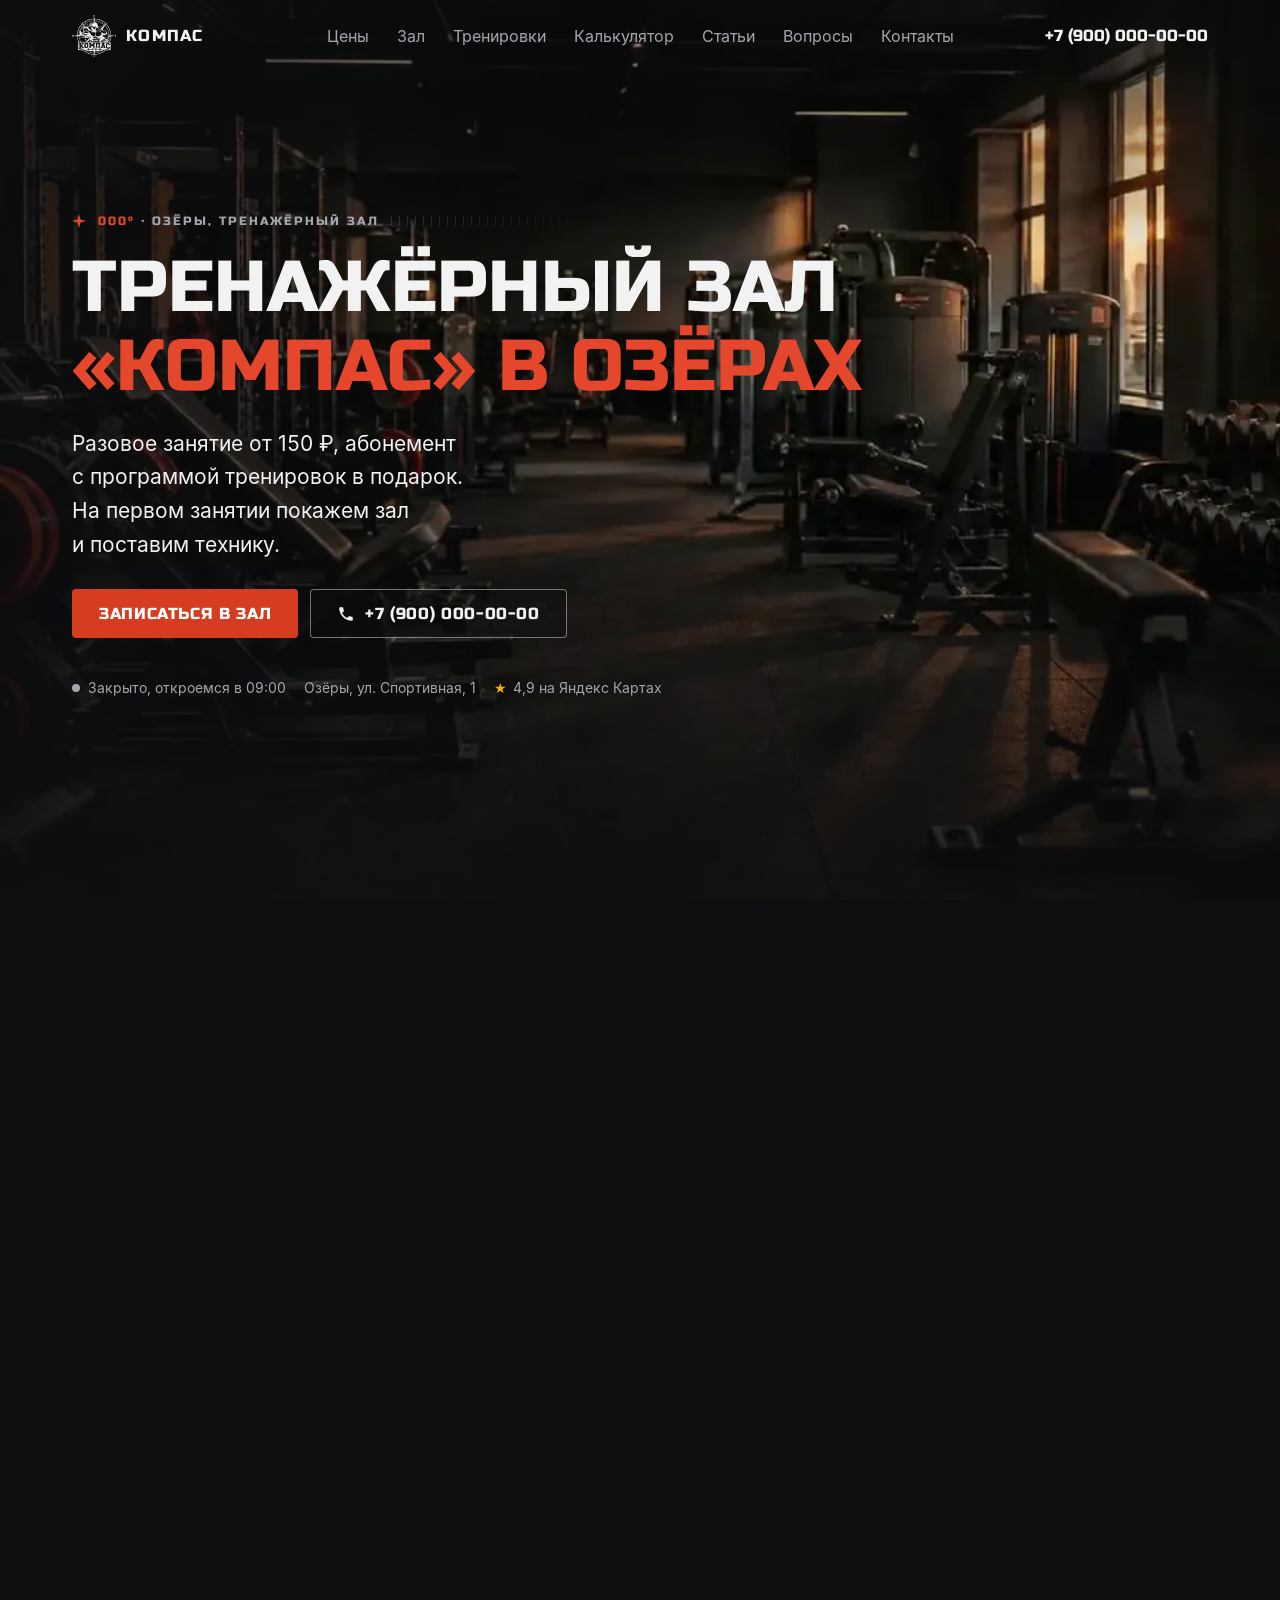
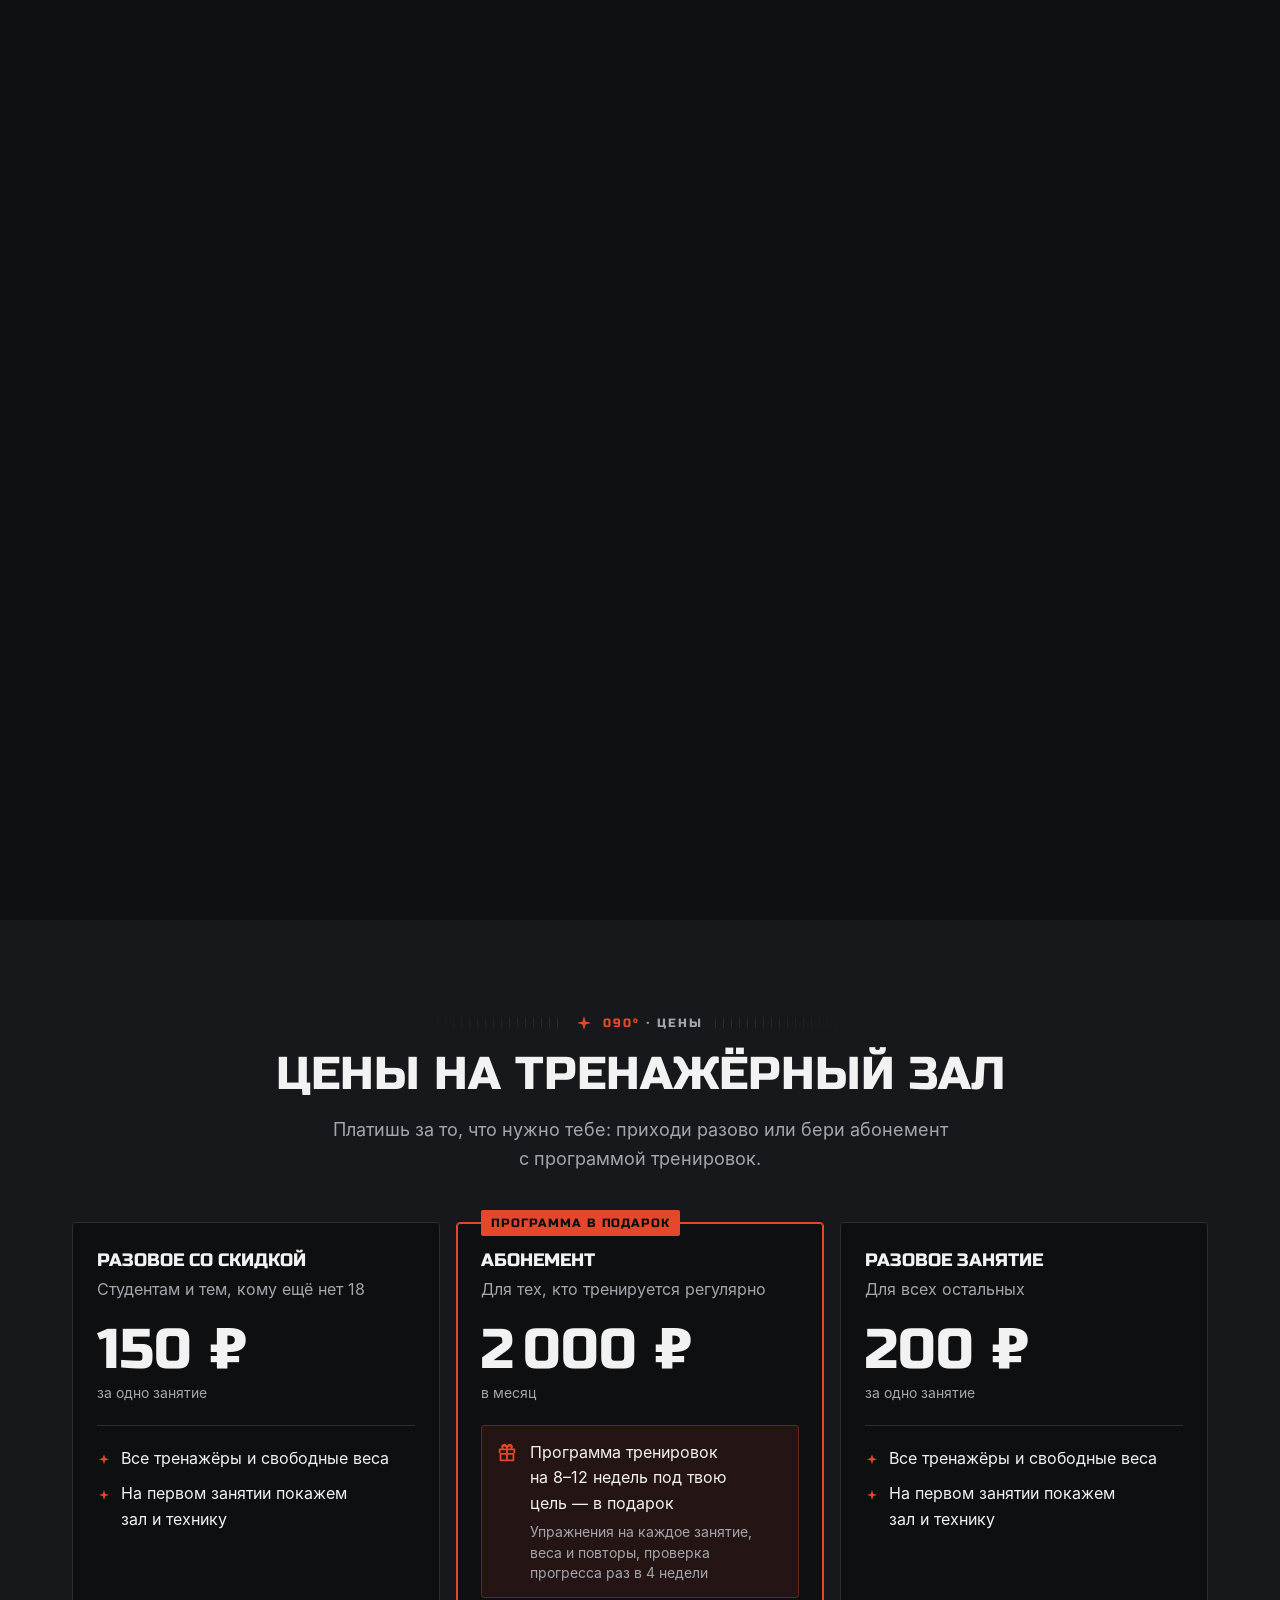
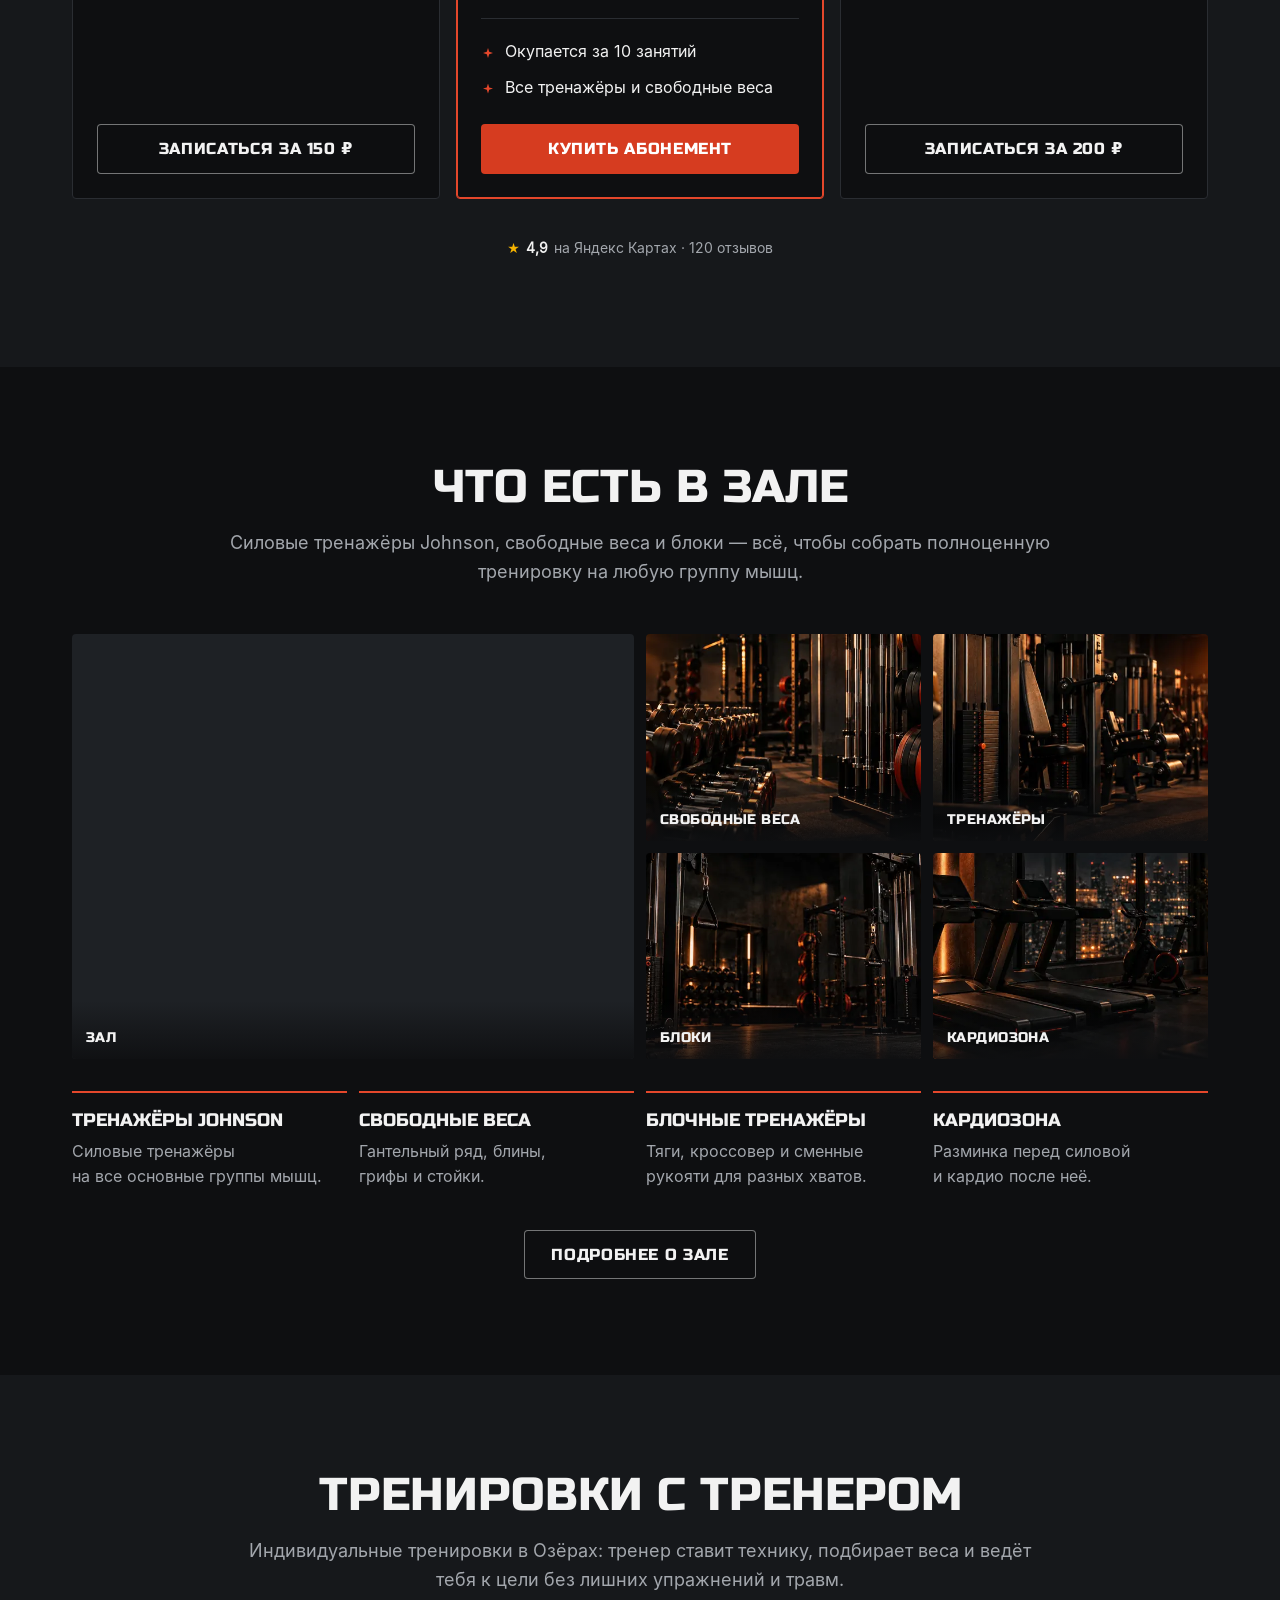
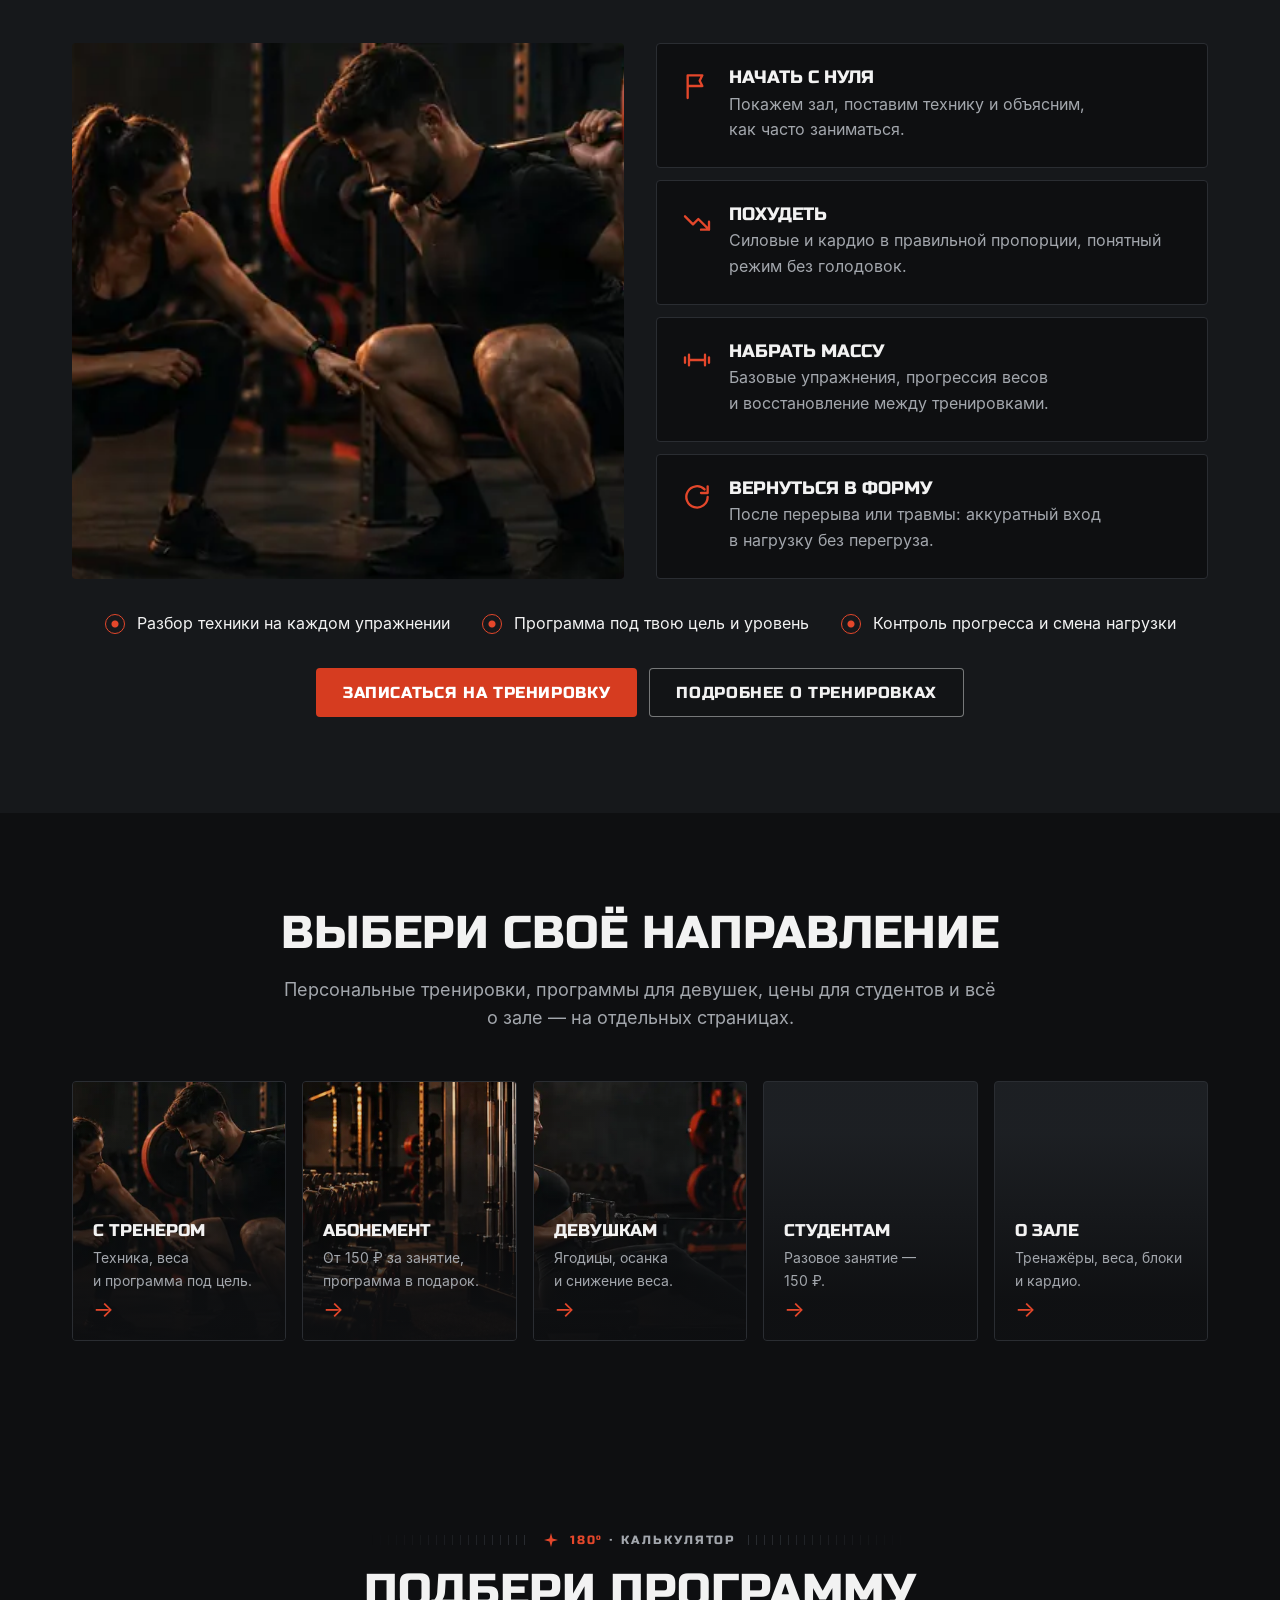
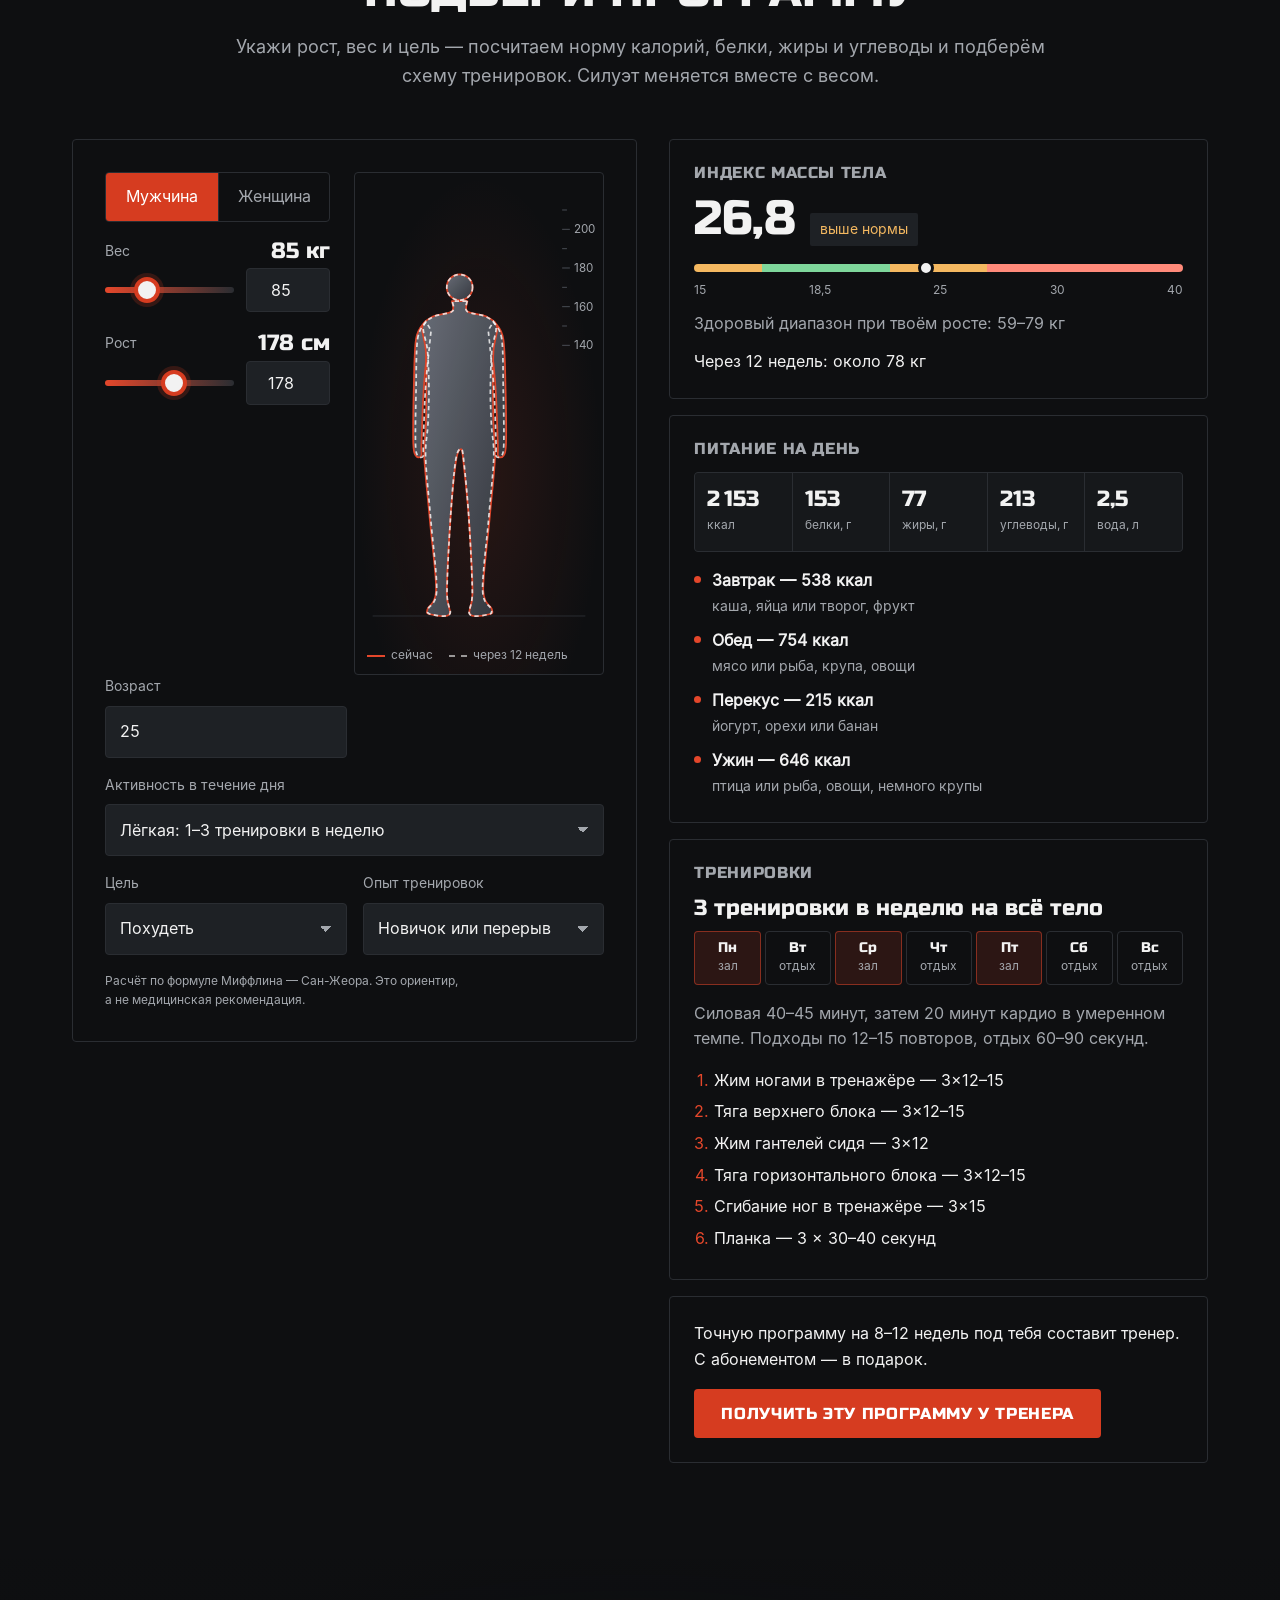
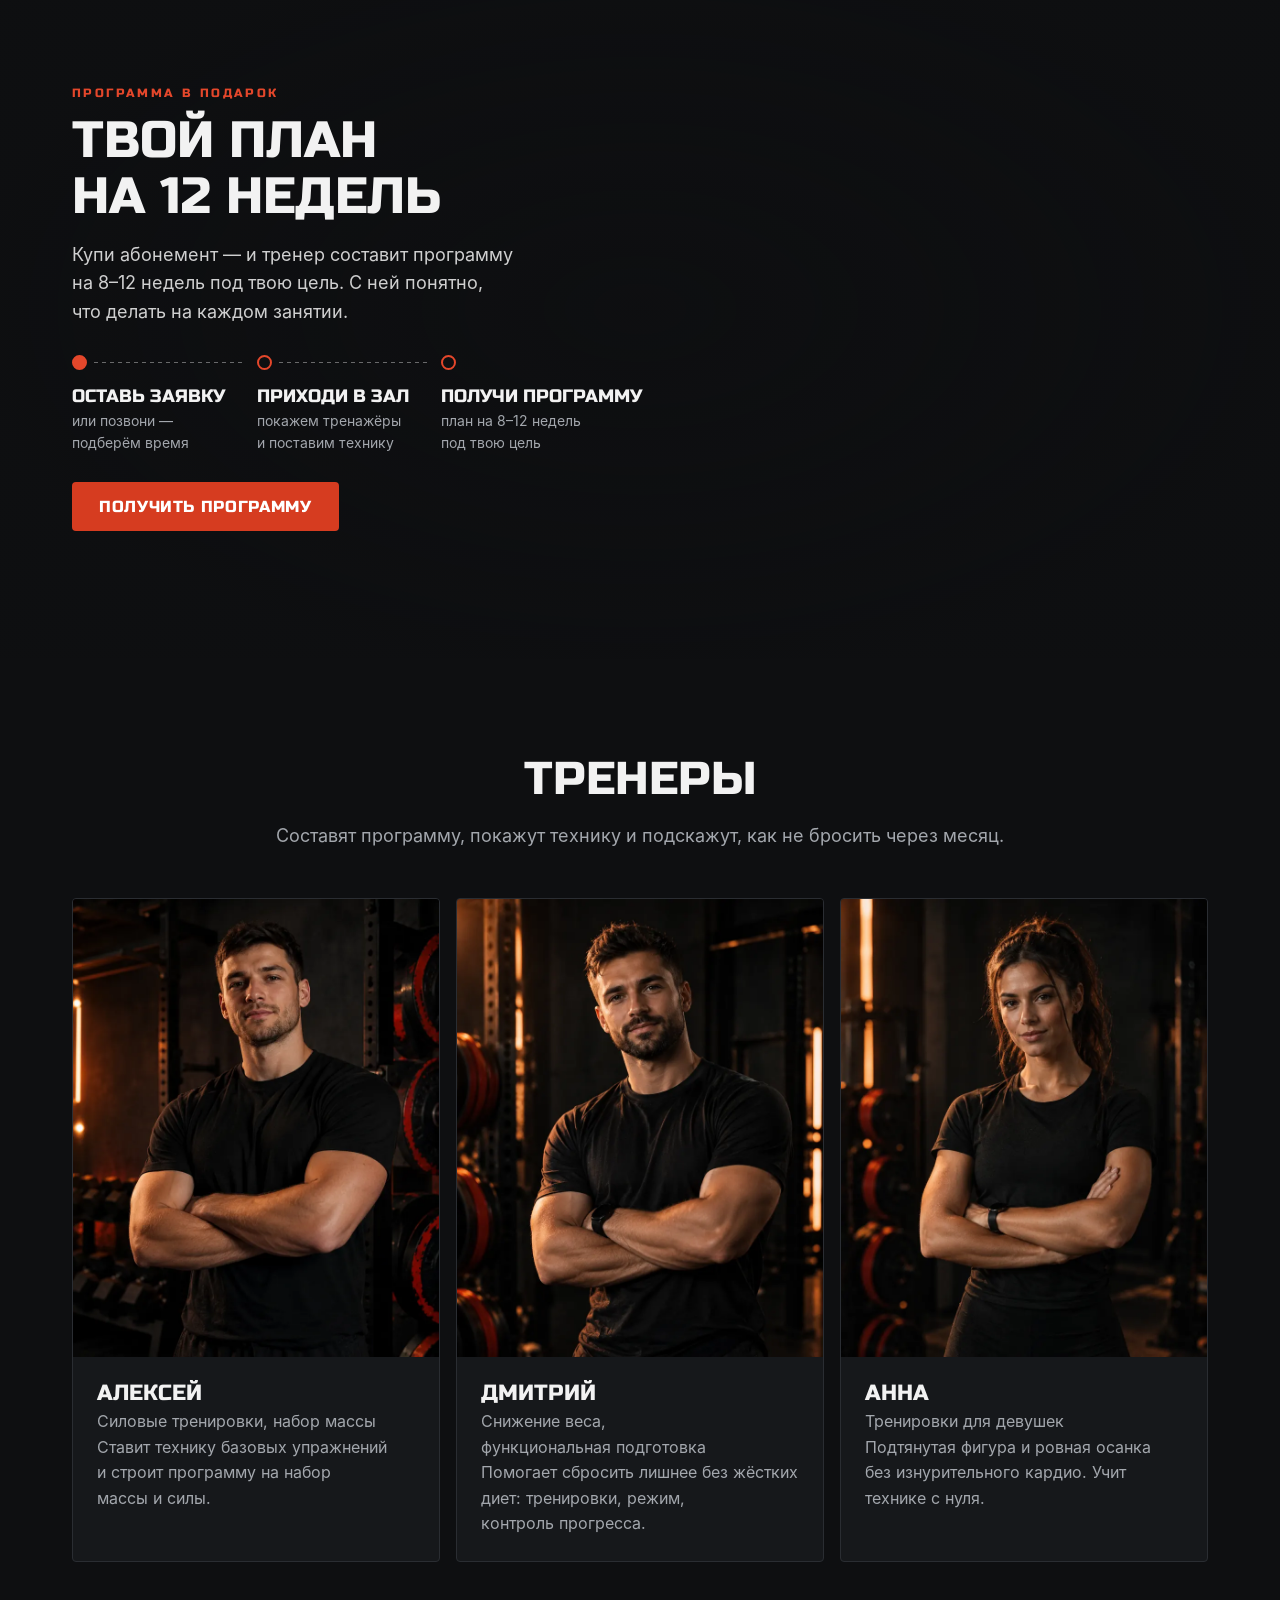
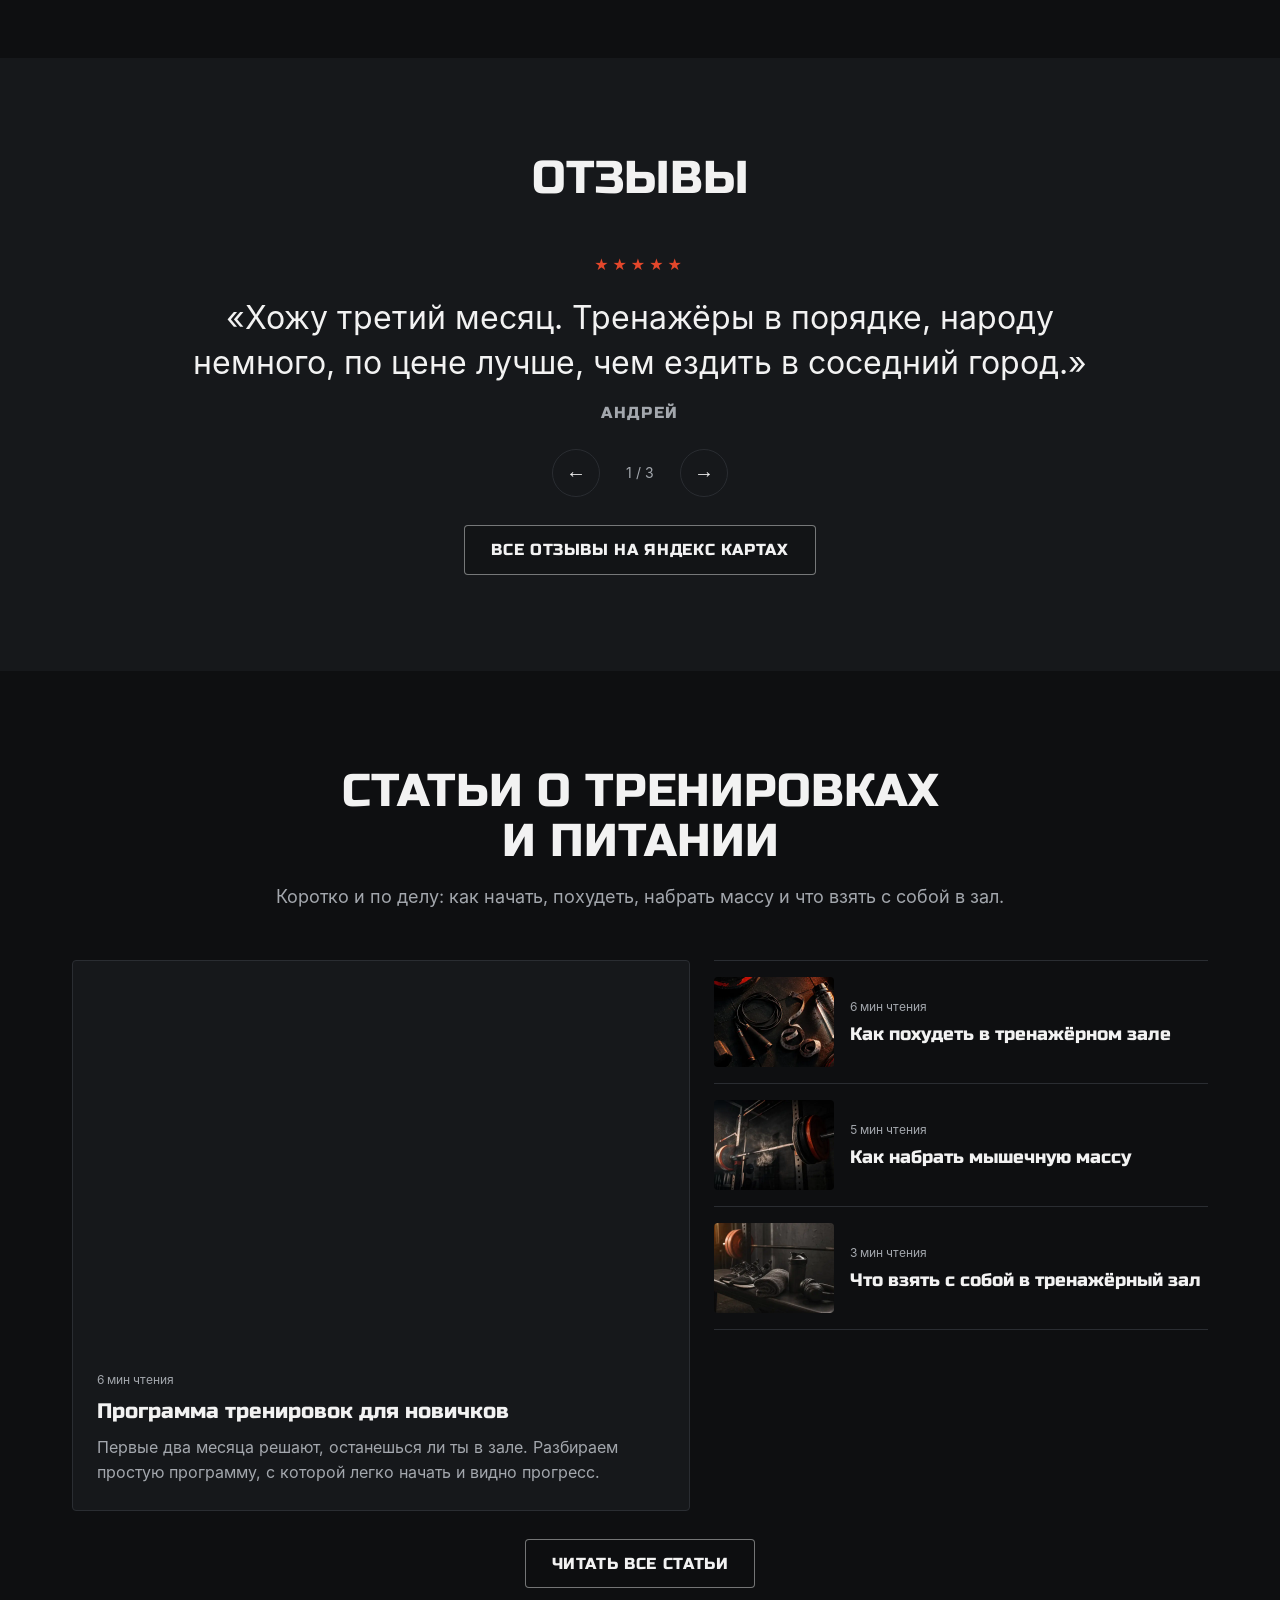
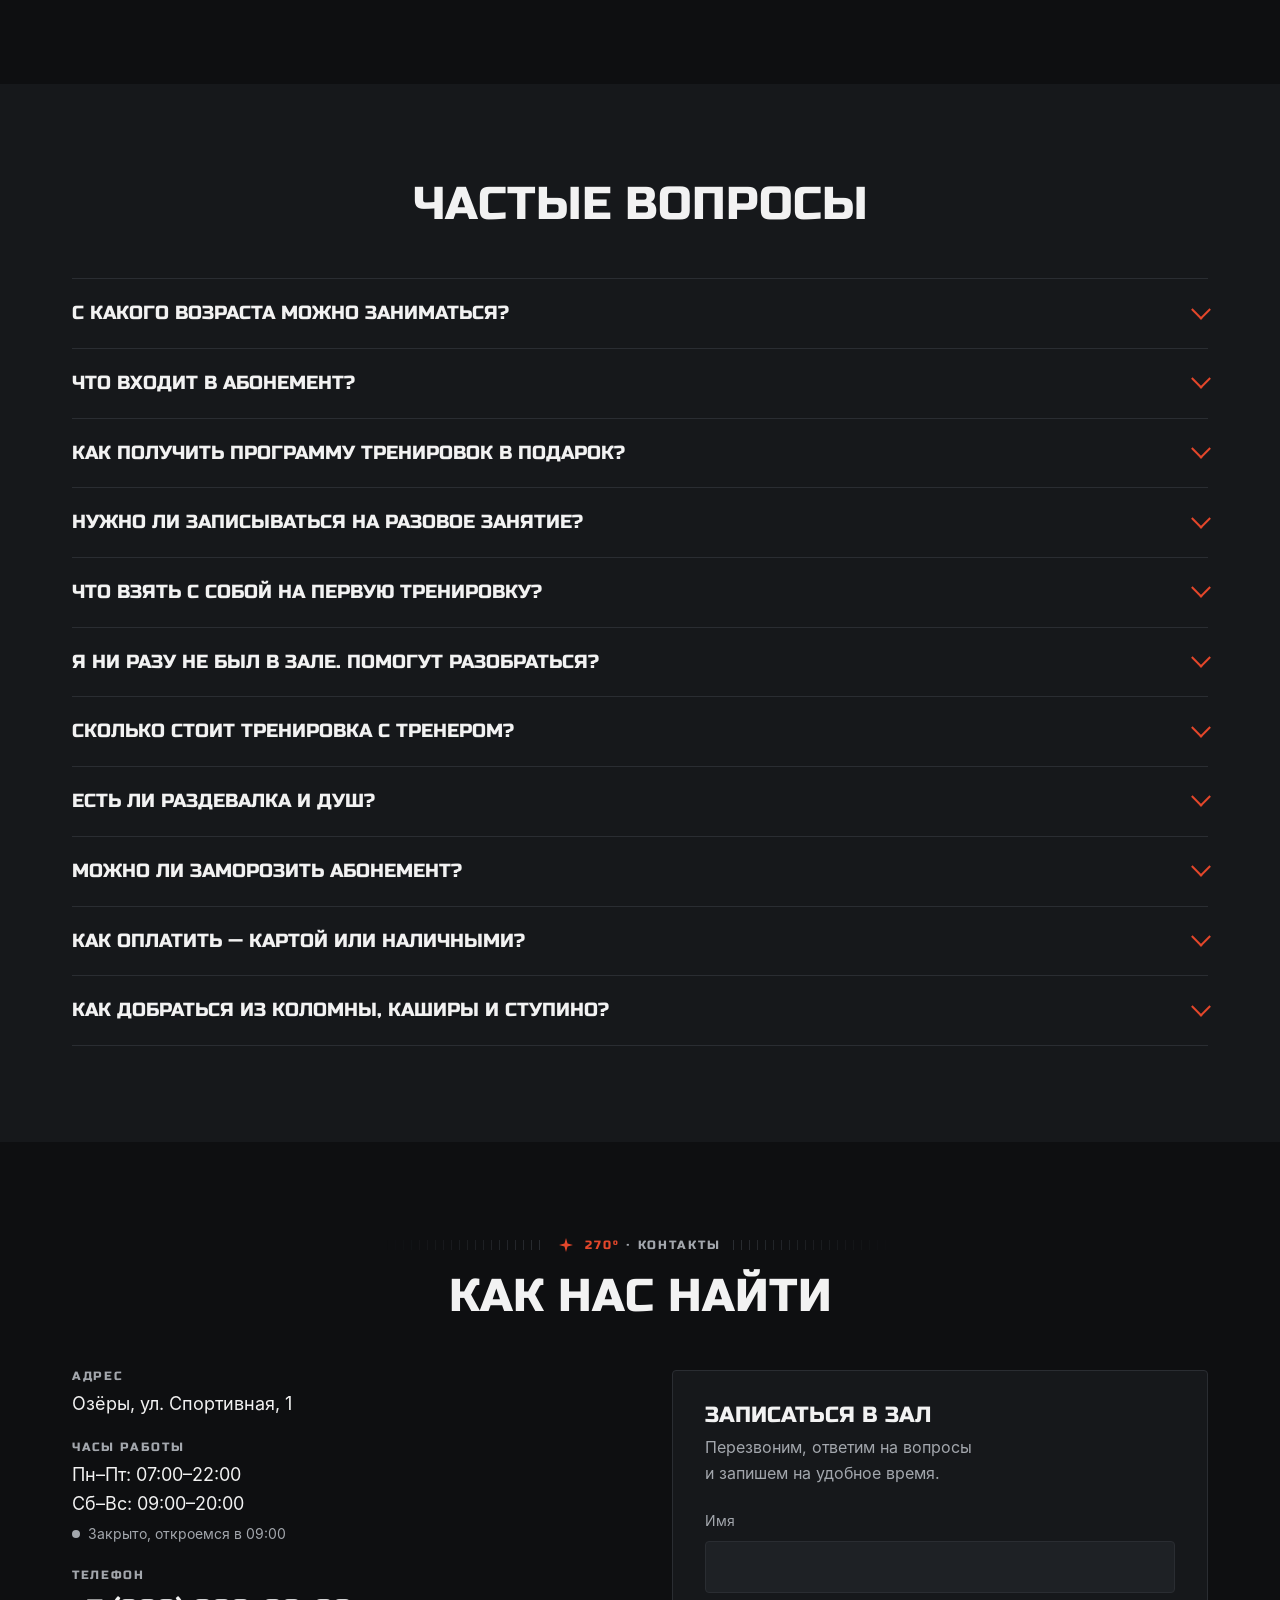
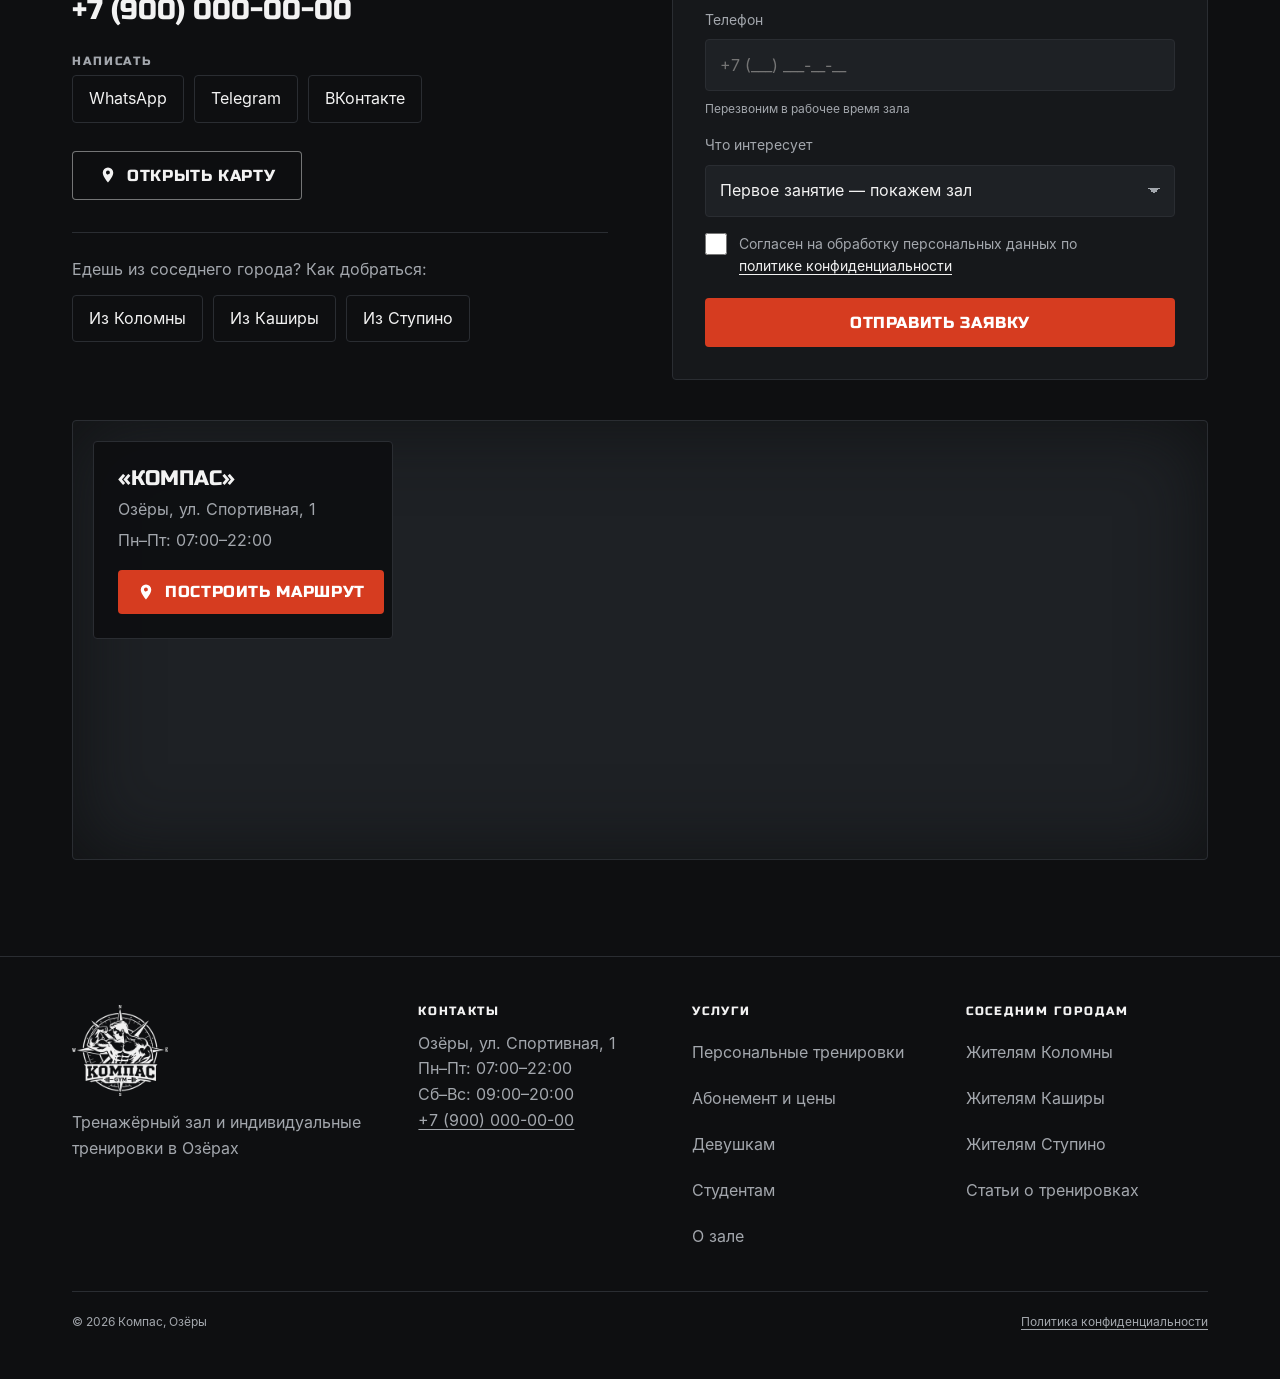
==== commit d8d4c240: "Hero: ролик из Higgsfield по прокрутке Кадры WebP рисуются на canvas по скроллу, три шага поверх; ст" ====
--- a/index.html
+++ b/index.html
@@ -22,7 +22,7 @@
 <link rel="apple-touch-icon" href="apple-touch-icon.png">
 <link rel="preload" href="fonts/Inter-Regular.woff" as="font" type="font/woff" crossorigin>
 <link rel="preload" href="fonts/head.woff" as="font" type="font/woff" crossorigin>
-<link rel="preload" as="image" href="img/hero-poster.webp" imagesrcset="img/hero-poster-640.webp 640w, img/hero-poster.webp 1280w" imagesizes="100vw" fetchpriority="high">
+<link rel="preload" as="image" href="seq/s/000.webp" media="(max-width:767px)" fetchpriority="high"><link rel="preload" as="image" href="seq/l/000.webp" media="(min-width:768px)" fetchpriority="high">
 <link rel="stylesheet" href="assets/style.css">
 <script type="application/ld+json">{"@context": "https://schema.org", "@type": "ExerciseGym", "name": "Компас", "url": "https://kompas-ozery.ru/", "logo": "https://kompas-ozery.ru/img/logo-480.webp", "image": "https://kompas-ozery.ru/img/og.jpg", "telephone": "+79000000000", "priceRange": "150–2000 ₽", "address": {"@type": "PostalAddress", "streetAddress": "ул. Спортивная, 1", "addressLocality": "Озёры", "addressRegion": "Московская область", "postalCode": "140560", "addressCountry": "RU"}, "openingHours": ["Mo-Fr 07:00-22:00", "Sa-Su 09:00-20:00"], "areaServed": ["Озёры", "Коломна", "Кашира", "Ступино"], "sameAs": ["https://vk.com/kompas_ozery", "https://t.me/kompas_ozery"]}</script>
 <script type="application/ld+json">{"@context": "https://schema.org", "@type": "FAQPage", "mainEntity": [{"@type": "Question", "name": "С какого возраста можно заниматься?", "acceptedAnswer": {"@type": "Answer", "text": "С 14 лет. Тем, кому ещё нет 18, нужно согласие родителей."}}, {"@type": "Question", "name": "Что входит в абонемент?", "acceptedAnswer": {"@type": "Answer", "text": "Абонемент стоит 2 000 ₽ в месяц. В него входят занятия в зале и программа тренировок на 8–12 недель в подарок."}}, {"@type": "Question", "name": "Как получить программу тренировок в подарок?", "acceptedAnswer": {"@type": "Answer", "text": "Купи абонемент и расскажи тренеру о своей цели: похудеть, набрать массу или подтянуть форму. Программу составят под тебя, она останется у тебя."}}, {"@type": "Question", "name": "Нужно ли записываться на разовое занятие?", "acceptedAnswer": {"@type": "Answer", "text": "Можно прийти в часы работы зала. Но лучше оставь заявку: на первом занятии тренер покажет зал и поставит технику, а для этого договоримся о времени."}}, {"@type": "Question", "name": "Что взять с собой на первую тренировку?", "acceptedAnswer": {"@type": "Answer", "text": "Спортивную форму, чистую сменную обувь, полотенце и воду. Для цены 150 ₽ возьми студенческий билет."}}, {"@type": "Question", "name": "Я ни разу не был в зале. Помогут разобраться?", "acceptedAnswer": {"@type": "Answer", "text": "Да. На первом занятии тренер покажет зал и тренажёры, поставит технику базовых упражнений и подскажет, с какого веса начать. С абонементом получишь программу на 8–12 недель."}}, {"@type": "Question", "name": "Сколько стоит тренировка с тренером?", "acceptedAnswer": {"@type": "Answer", "text": "Стоимость зависит от количества занятий. Позвони или оставь заявку, и мы подберём вариант."}}, {"@type": "Question", "name": "Есть ли раздевалка и душ?", "acceptedAnswer": {"@type": "Answer", "text": "Да, есть мужская и женская раздевалки с душем и шкафчиками."}}, {"@type": "Question", "name": "Можно ли заморозить абонемент?", "acceptedAnswer": {"@type": "Answer", "text": "Да, абонемент можно заморозить. Срок и условия подскажет администратор."}}, {"@type": "Question", "name": "Как оплатить — картой или наличными?", "acceptedAnswer": {"@type": "Answer", "text": "Картой, наличными или переводом по СБП на стойке администратора."}}, {"@type": "Question", "name": "Как добраться из Коломны, Каширы и Ступино?", "acceptedAnswer": {"@type": "Answer", "text": "Маршруты, время в пути и цены для соседних городов собрали на отдельных страницах: из Коломны, Каширы, Ступино."}}]}</script>
@@ -45,10 +45,11 @@
 </header>
 
 <main id="main">
-<section class="hero" aria-labelledby="hero-h">
+<section class="hero hero--scroll" aria-labelledby="hero-h" data-seq-l="seq/l/" data-n-l="97" data-seq-s="seq/s/" data-n-s="49">
+<div class="hero__stage">
 <div class="hero__media">
-<img src="img/hero-poster.webp" srcset="img/hero-poster-640.webp 640w, img/hero-poster.webp 1280w" sizes="100vw" width="1280" height="720" alt="Гантельный ряд в тренажёрном зале Компас" fetchpriority="high">
-<video muted loop playsinline preload="none" aria-hidden="true" data-sm="video/hero-640.mp4" data-lg="video/hero.mp4"></video>
+<picture><source media="(max-width:767px)" srcset="seq/s/000.webp" width="450" height="800"><img src="seq/l/000.webp" width="1280" height="720" alt="Зал «Компас»: тренажёры и гантельный ряд в вечернем свете" fetchpriority="high"></picture>
+<canvas class="hero__cv" aria-hidden="true"></canvas>
 </div>
 <div class="wrap hero__in">
 <div class="eyebrow"><svg class="star" viewBox="0 0 24 24" aria-hidden="true"><path fill="currentColor" d="M12 0l2.6 9.4L24 12l-9.4 2.6L12 24l-2.6-9.4L0 12l9.4-2.6z"/></svg><span><b>000°</b> · Озёры, тренажёрный зал</span></div>
@@ -59,6 +60,12 @@
 <a class="btn btn--ghost" href="tel:+79000000000" data-goal="phone_click"><svg viewBox="0 0 24 24" aria-hidden="true"><path fill="currentColor" d="M6.6 10.8a15.1 15.1 0 006.6 6.6l2.2-2.2c.3-.3.7-.4 1-.2 1.1.4 2.3.6 3.6.6.6 0 1 .4 1 1V20c0 .6-.4 1-1 1A17 17 0 013 4c0-.6.4-1 1-1h3.5c.6 0 1 .4 1 1 0 1.3.2 2.5.6 3.6.1.3 0 .7-.2 1z"/></svg>+7 (900) 000-00-00</a>
 </div>
 <p class="hero__open"><span class="open" data-open hidden></span><span class="hero__addr">Озёры, ул. Спортивная, 1</span><a class="hero__rating" href="https://yandex.ru/maps/?text=Озёры%2C%20ул.%20Спортивная%2C%201" target="_blank" rel="noopener" data-goal="rating_click"><span aria-hidden="true">★</span> 4,9 на Яндекс Картах</a></p>
+</div>
+<div class="hero__steps" aria-hidden="true">
+<div class="hstep"><span class="hstep__k">Шаг 1 из 3</span><b>Приходи в зал</b><span>Покажем тренажёры и поставим технику</span></div>
+<div class="hstep"><span class="hstep__k">Шаг 2 из 3</span><b>Работай по плану</b><span>План на 8–⁠12 недель под твою цель</span></div>
+<div class="hstep"><span class="hstep__k">Шаг 3 из 3</span><b>Видишь результат</b><span>Тренер следит за прогрессом и меняет нагрузку</span></div>
+</div>
 </div>
 </section>
 
--- a/assets/style.css
+++ b/assets/style.css
@@ -614,3 +614,23 @@
 .mbar .btn{gap:8px}
 .mbar .btn svg{width:18px;height:18px}
 @media(max-width:479px){.btn--main[data-calc-cta]{white-space:normal;text-align:center;line-height:1.3}}
+
+/* Первый экран: ролик по прокрутке */
+.hero--scroll{display:block;min-height:0;height:280vh;overflow:clip}
+.hero--scroll::after{display:none}
+.hero__stage{position:sticky;top:0;height:100vh;height:100svh;display:flex;align-items:center;overflow:hidden;isolation:isolate}
+.hero__stage::after{content:"";position:absolute;inset:0;z-index:-1;background:linear-gradient(180deg,rgba(14,15,17,.5) 0%,rgba(14,15,17,0) 28%,rgba(14,15,17,.1) 60%,rgba(14,15,17,.75) 100%),linear-gradient(90deg,rgba(14,15,17,.72),rgba(14,15,17,0) 62%)}
+.hero--scroll .hero__media picture,.hero--scroll .hero__media img{display:block;width:100%;height:100%;object-fit:cover}
+.hero__cv{position:absolute;inset:0;width:100%;height:100%;opacity:0;transition:opacity .4s}
+.hero--scroll.is-cv .hero__cv{opacity:1}
+.hero--scroll .hero__in{will-change:opacity,transform}
+.hero__steps{position:absolute;left:0;right:0;bottom:0;top:0;pointer-events:none}
+.hstep{position:absolute;left:max(var(--pad),calc((100% - var(--wrap))/2 + var(--pad)));right:var(--pad);bottom:clamp(96px,16vh,160px);max-width:560px;opacity:0;transform:translateY(24px);transition:opacity .45s,transform .45s;display:flex;flex-direction:column;gap:8px}
+.hstep.is-on{opacity:1;transform:none}
+.hstep__k{font-size:var(--fs-sm);letter-spacing:.12em;text-transform:uppercase;color:var(--accent)}
+.hstep b{font:400 calc(clamp(24px,4.6vw,56px) * var(--hs))/1.05 var(--head);text-transform:uppercase}
+.hstep span:last-child{color:var(--text);font-size:var(--fs-md);max-width:36ch}
+.hero--static{height:auto}
+.hero--static .hero__stage{position:relative;min-height:min(100svh,920px);height:auto}
+.hero--static .hero__steps{display:none}
+@media(prefers-reduced-motion:reduce){.hero--scroll{height:auto}.hero--scroll .hero__stage{position:relative;min-height:min(100svh,920px);height:auto}.hero__steps{display:none}}
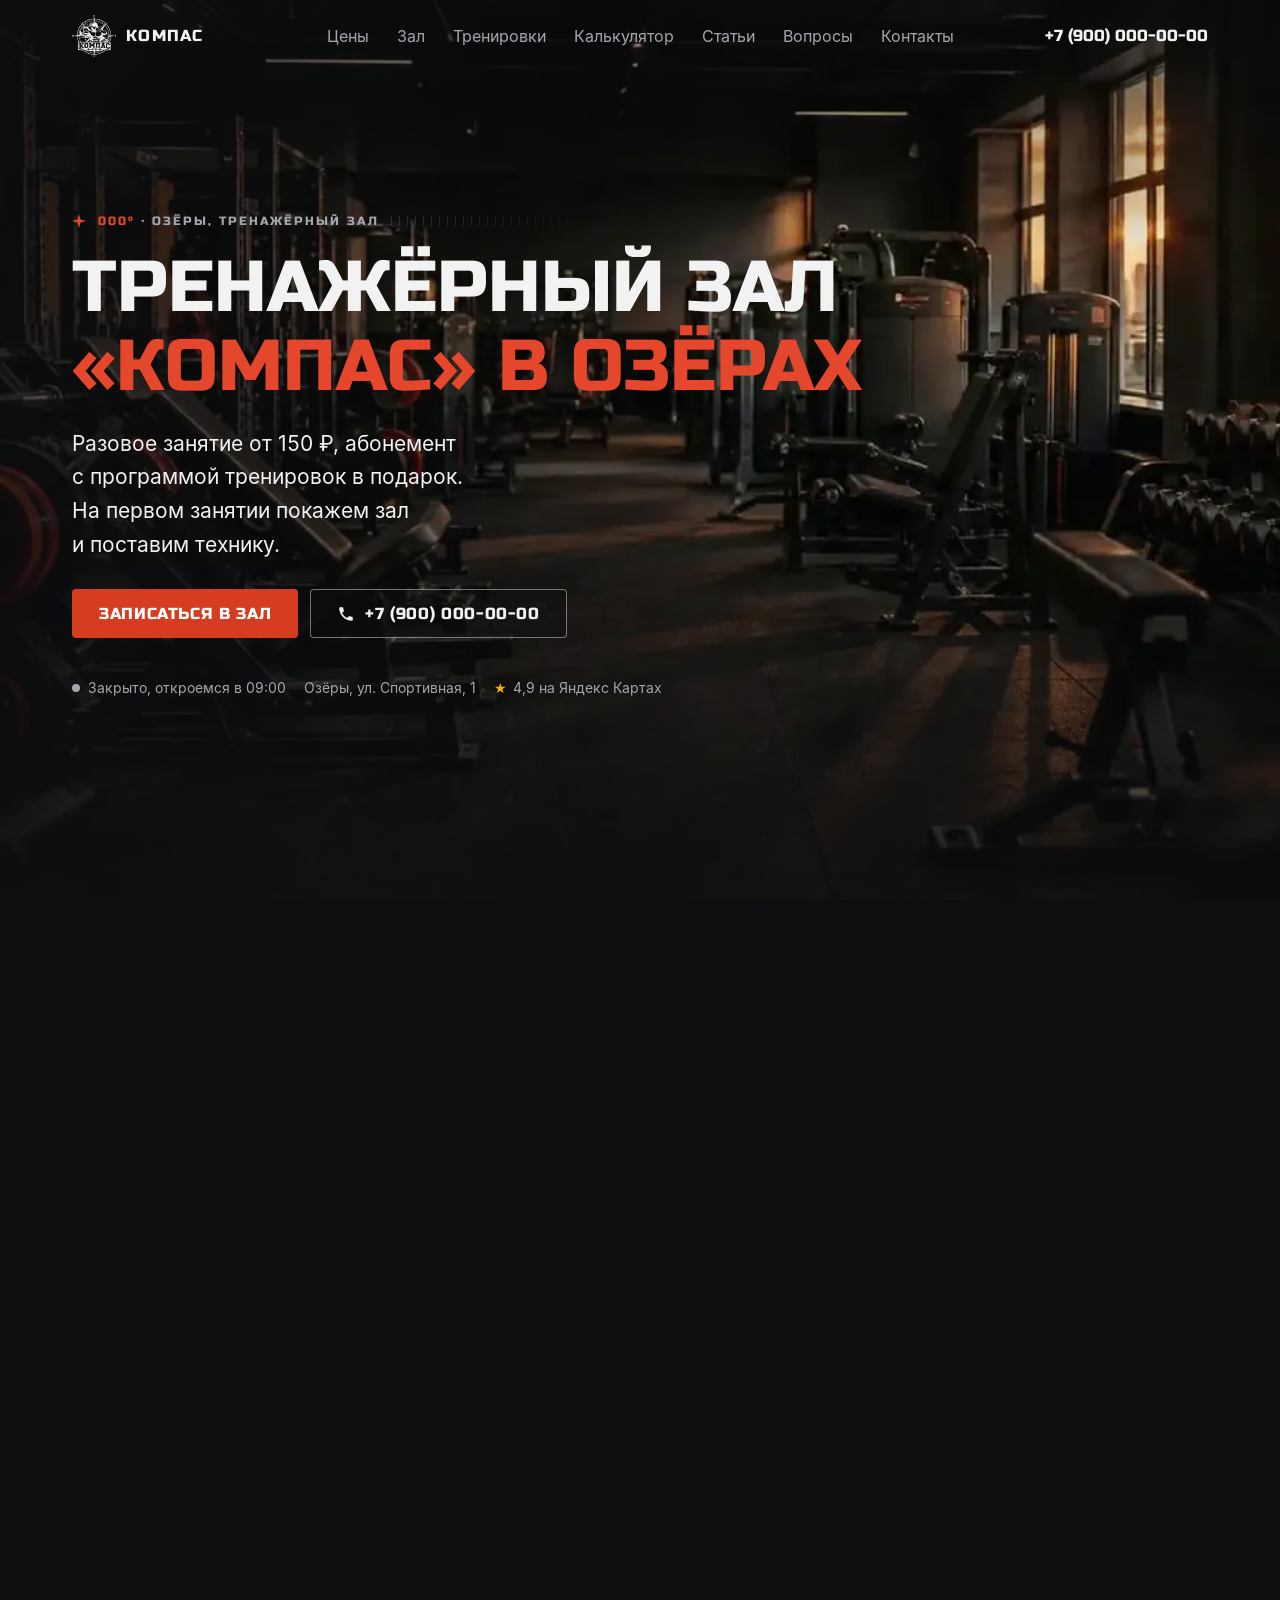
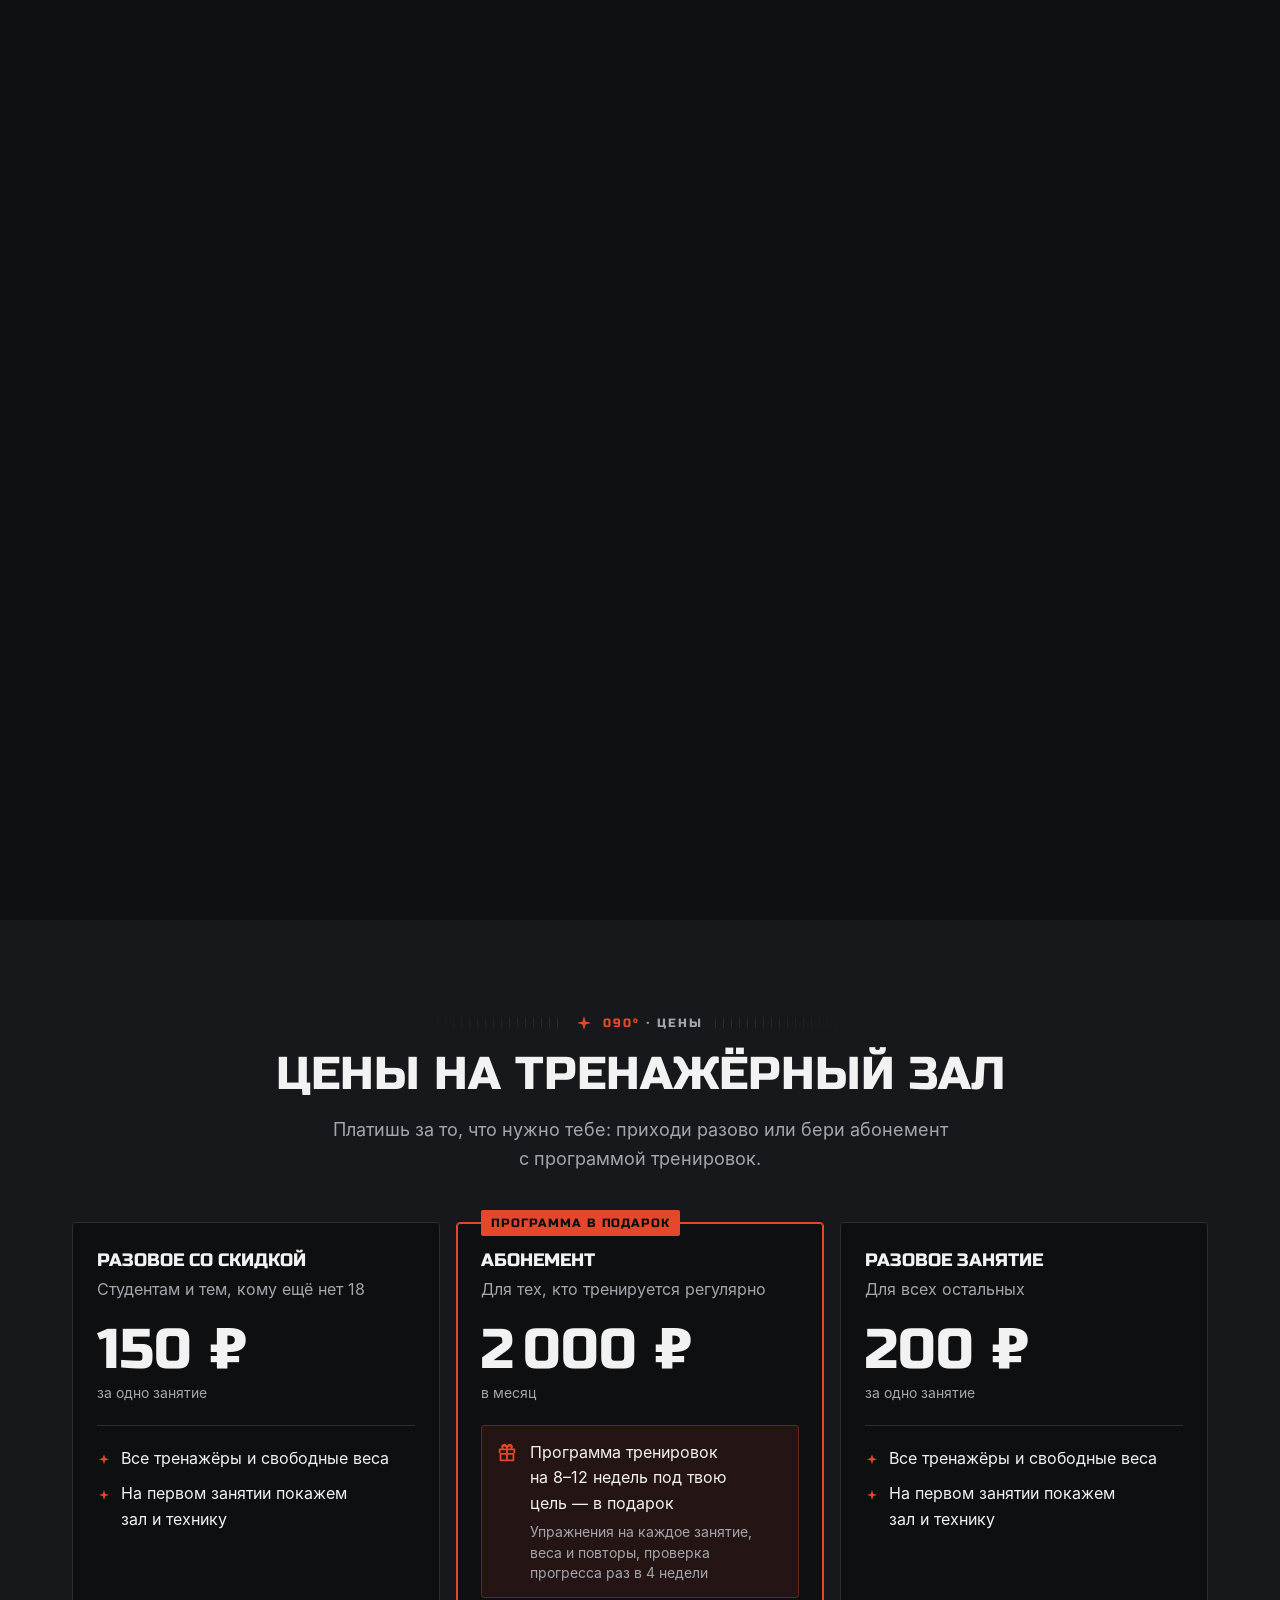
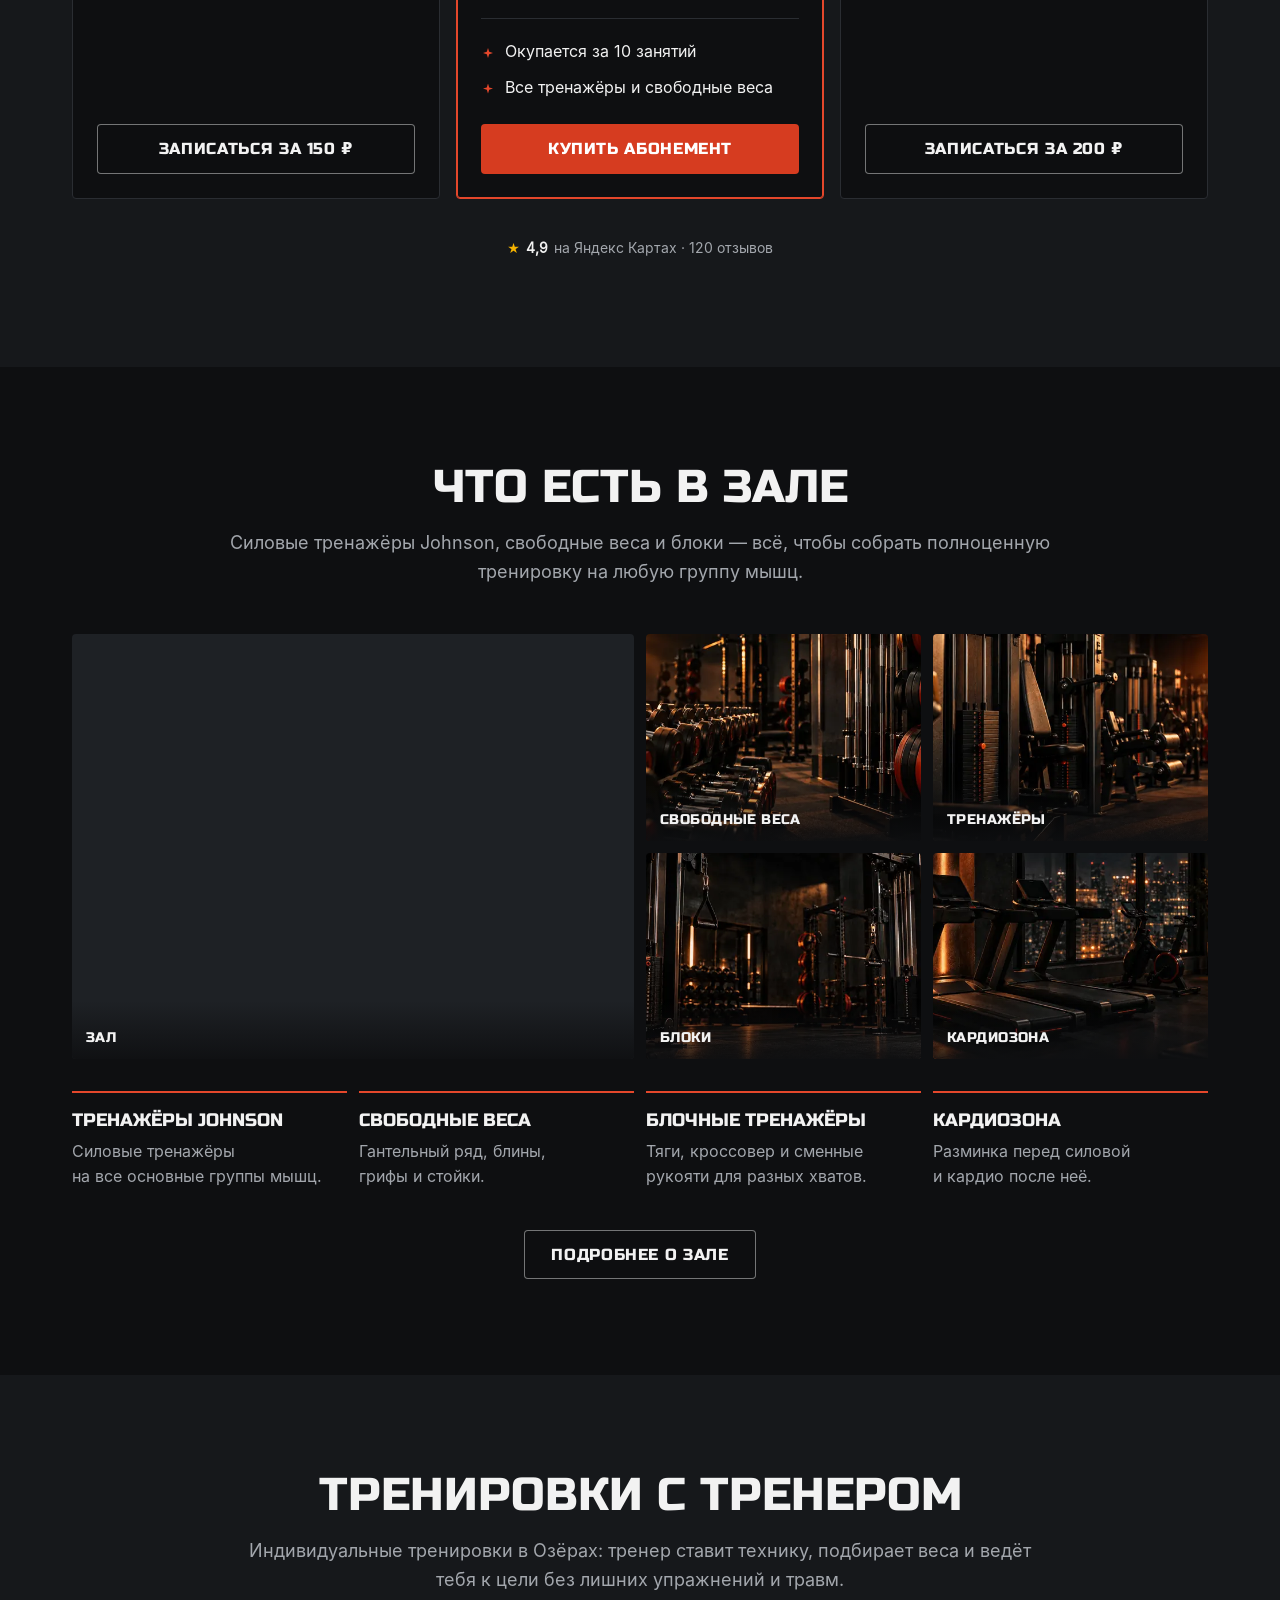
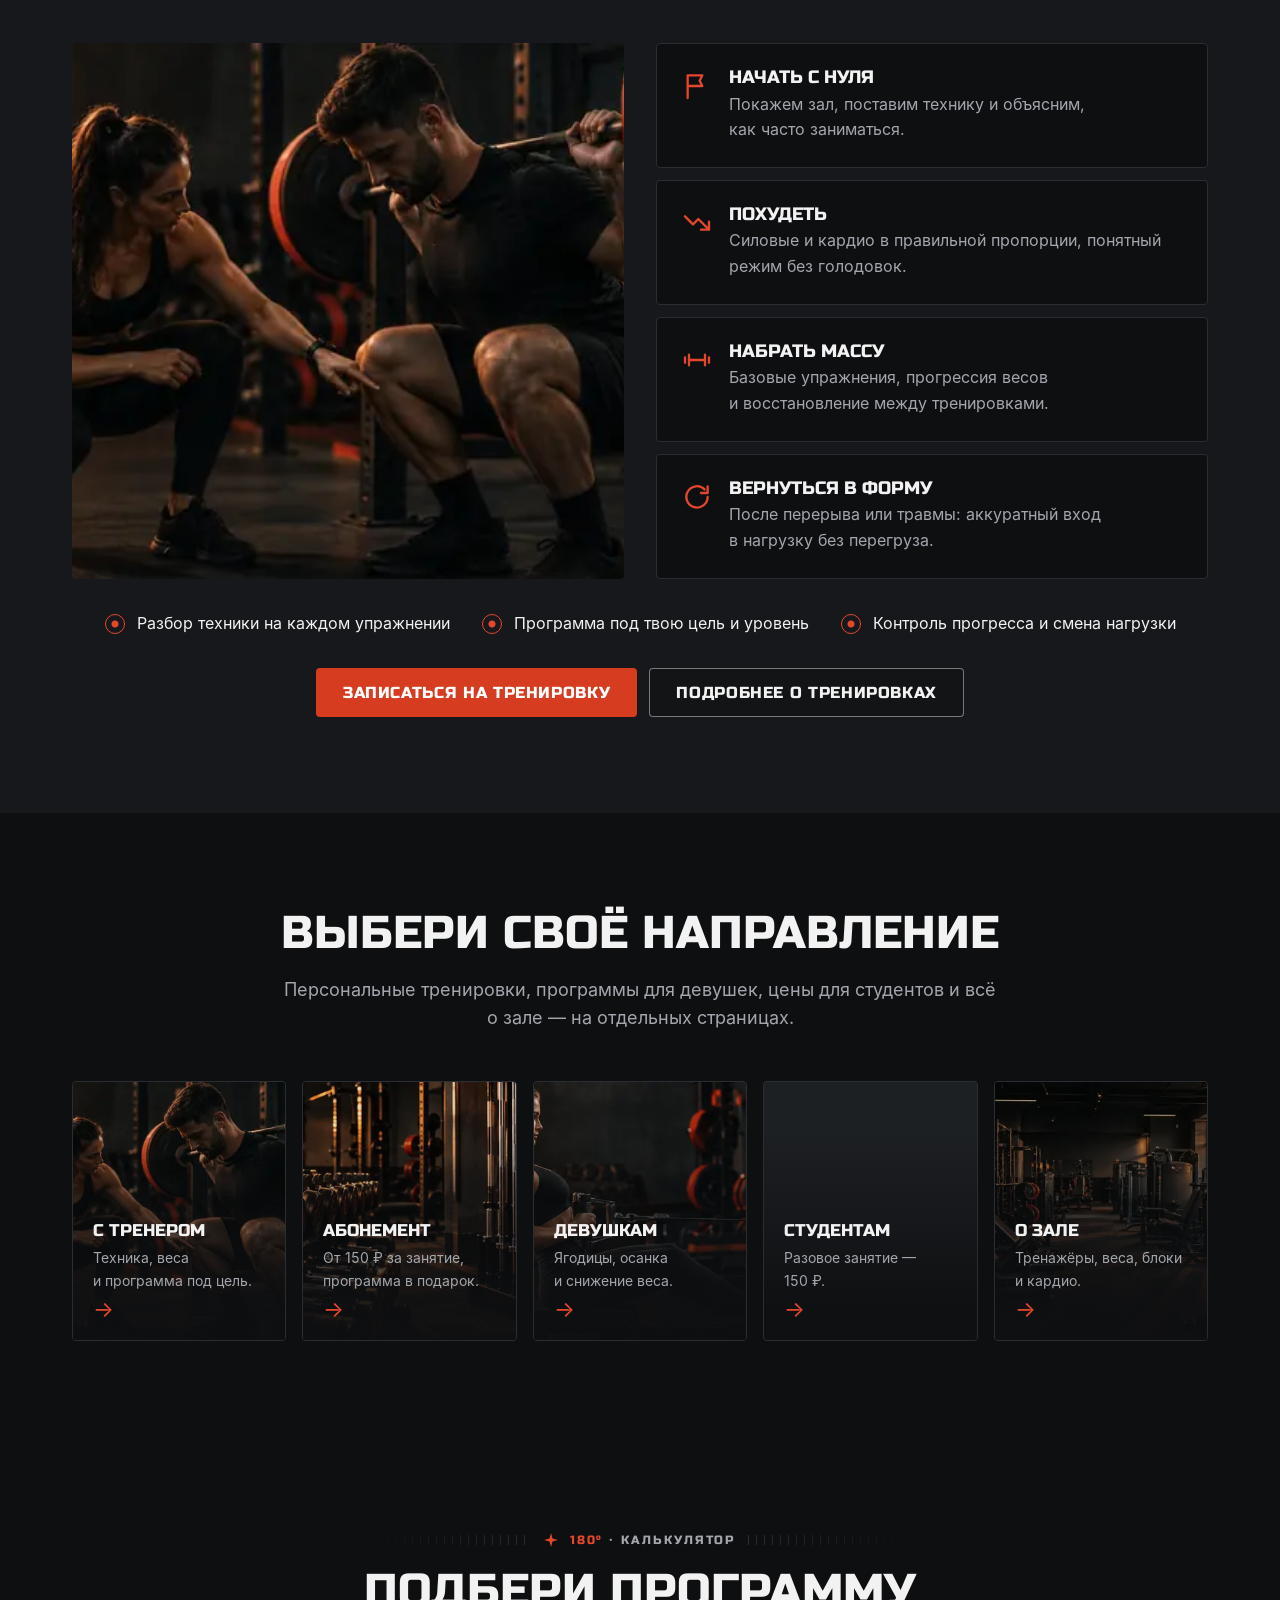
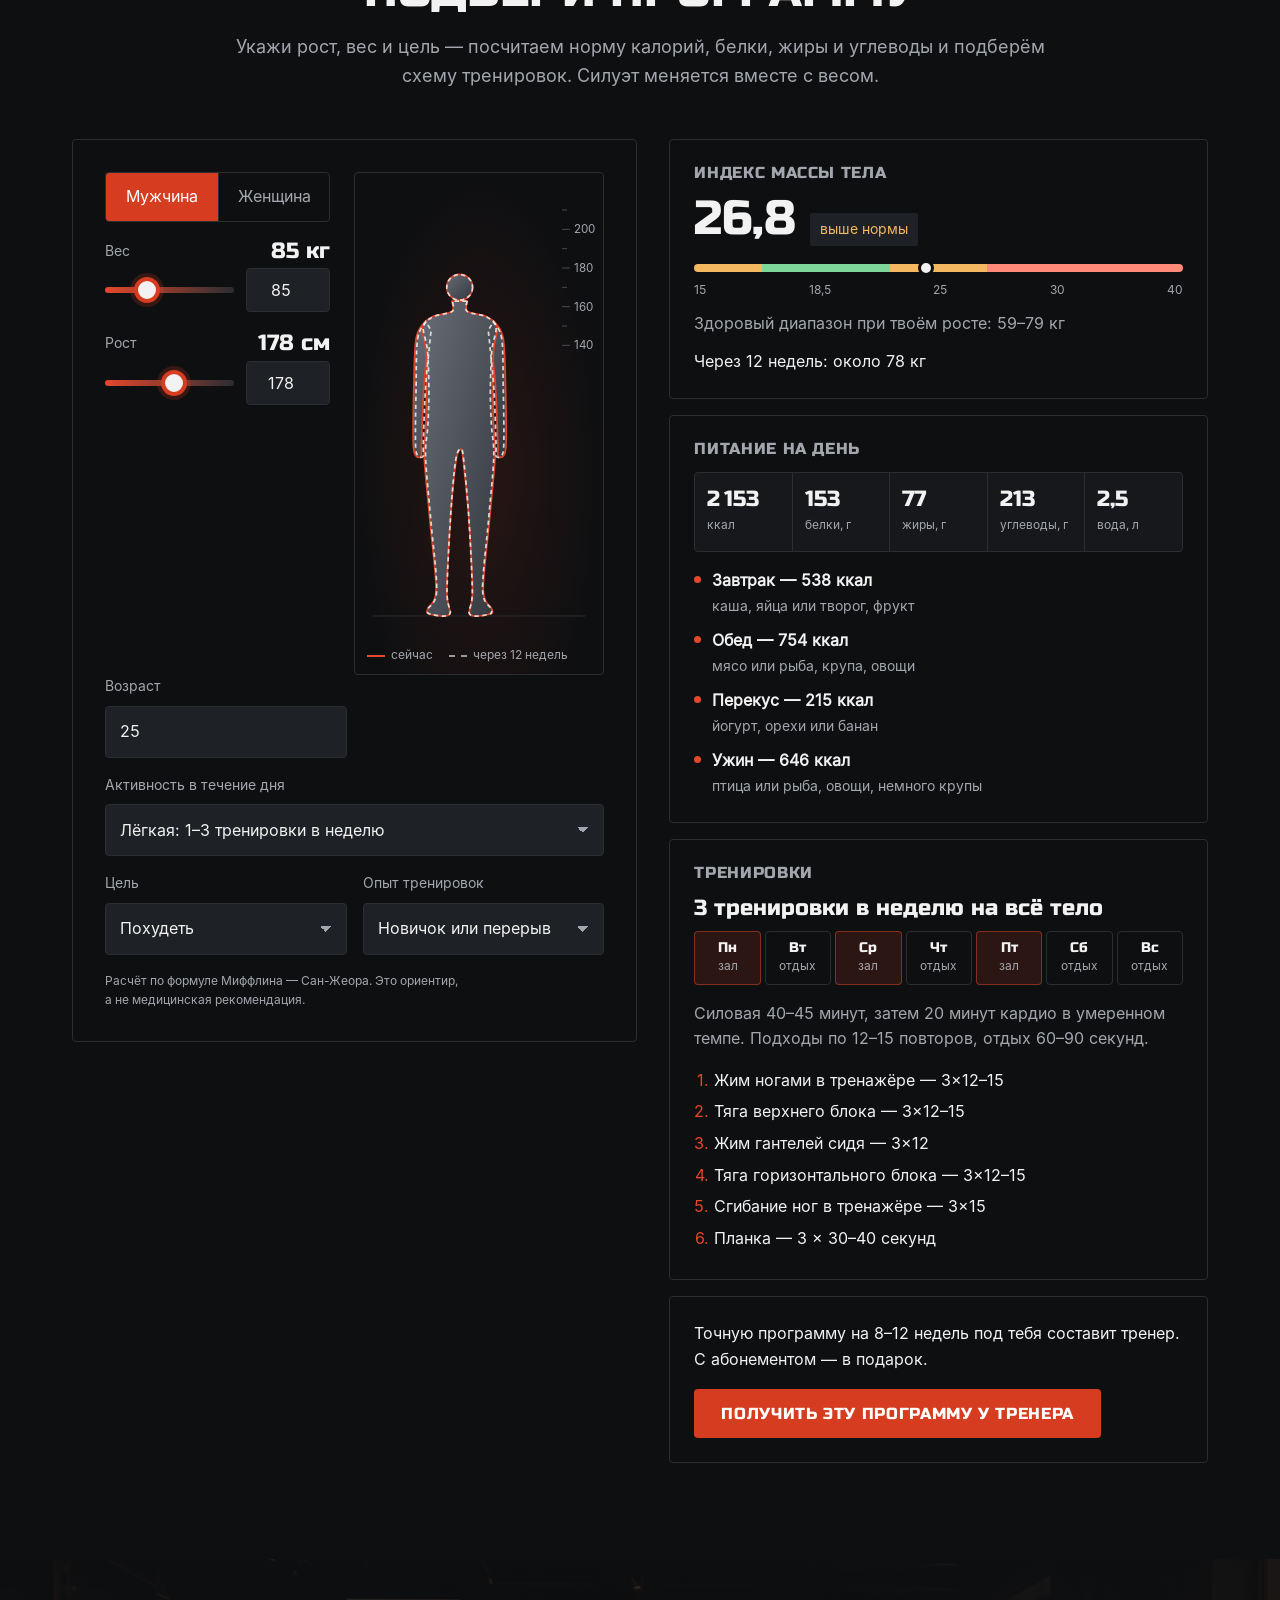
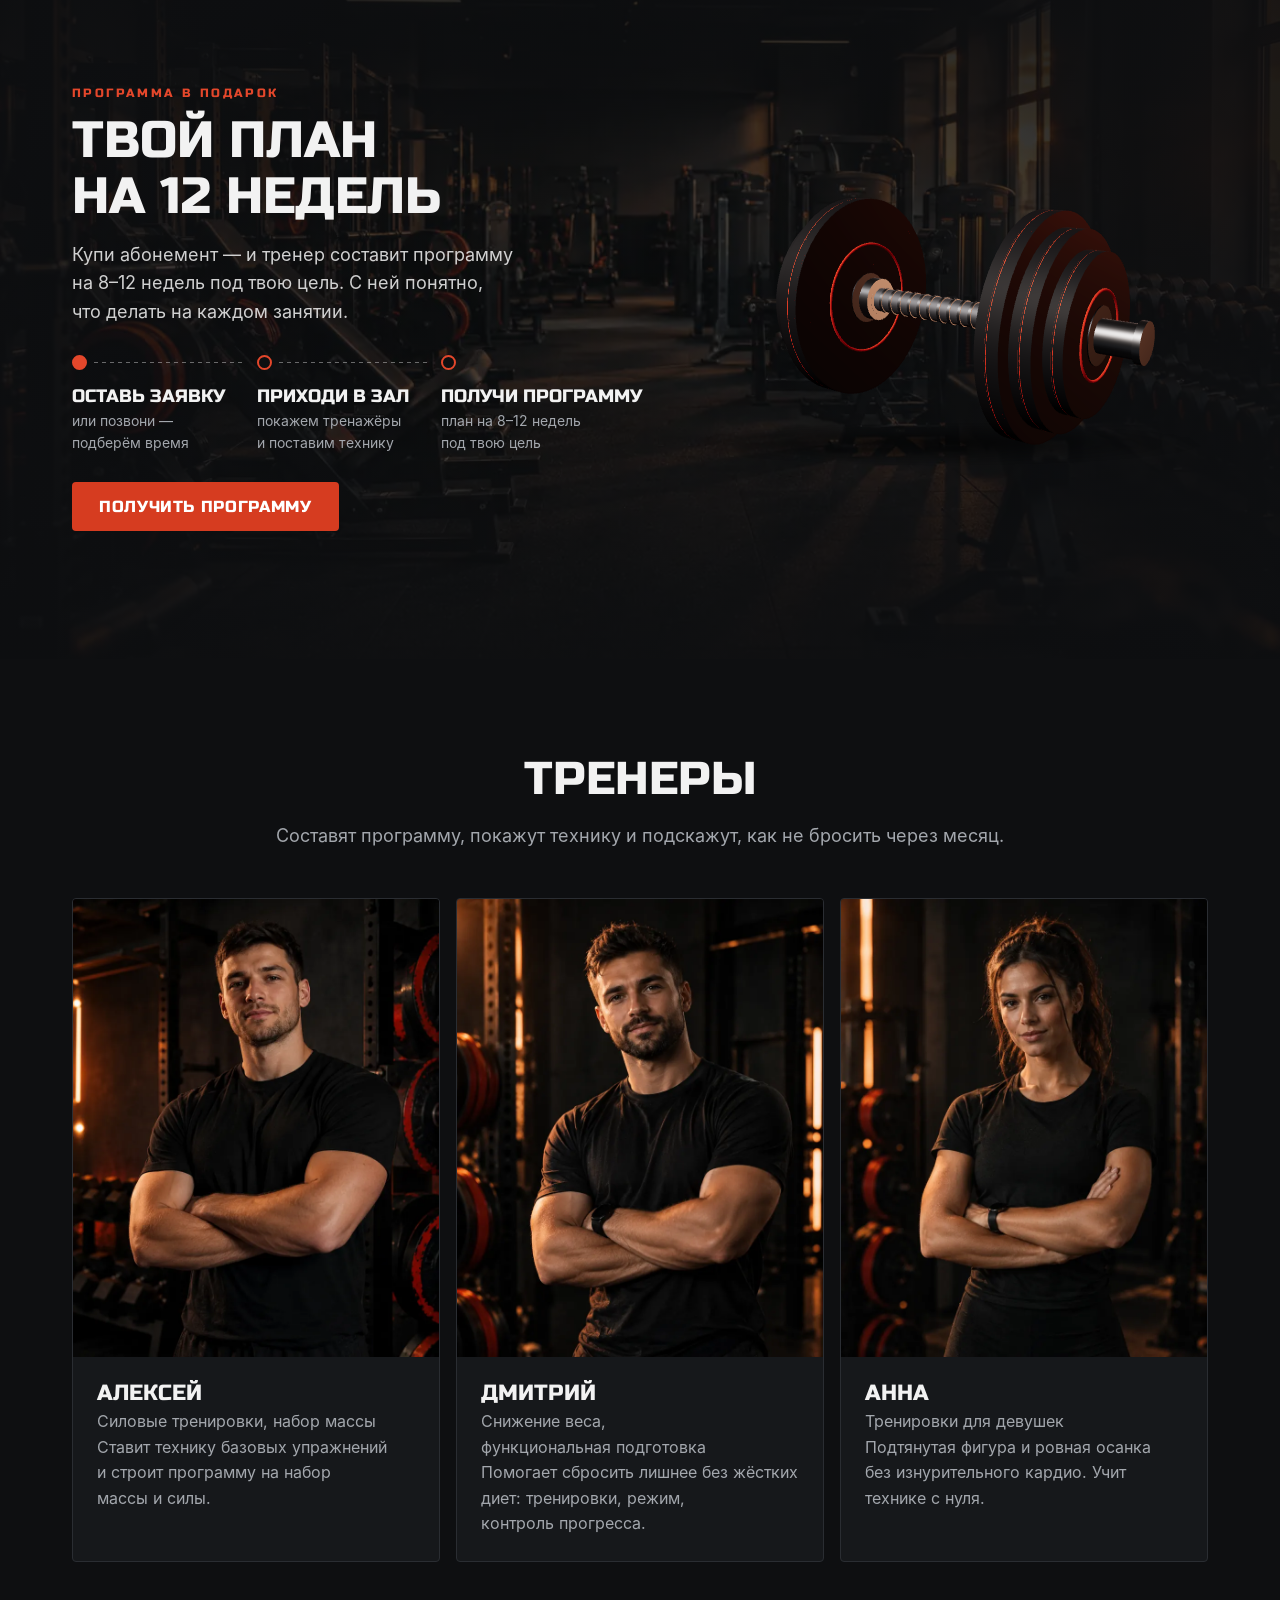
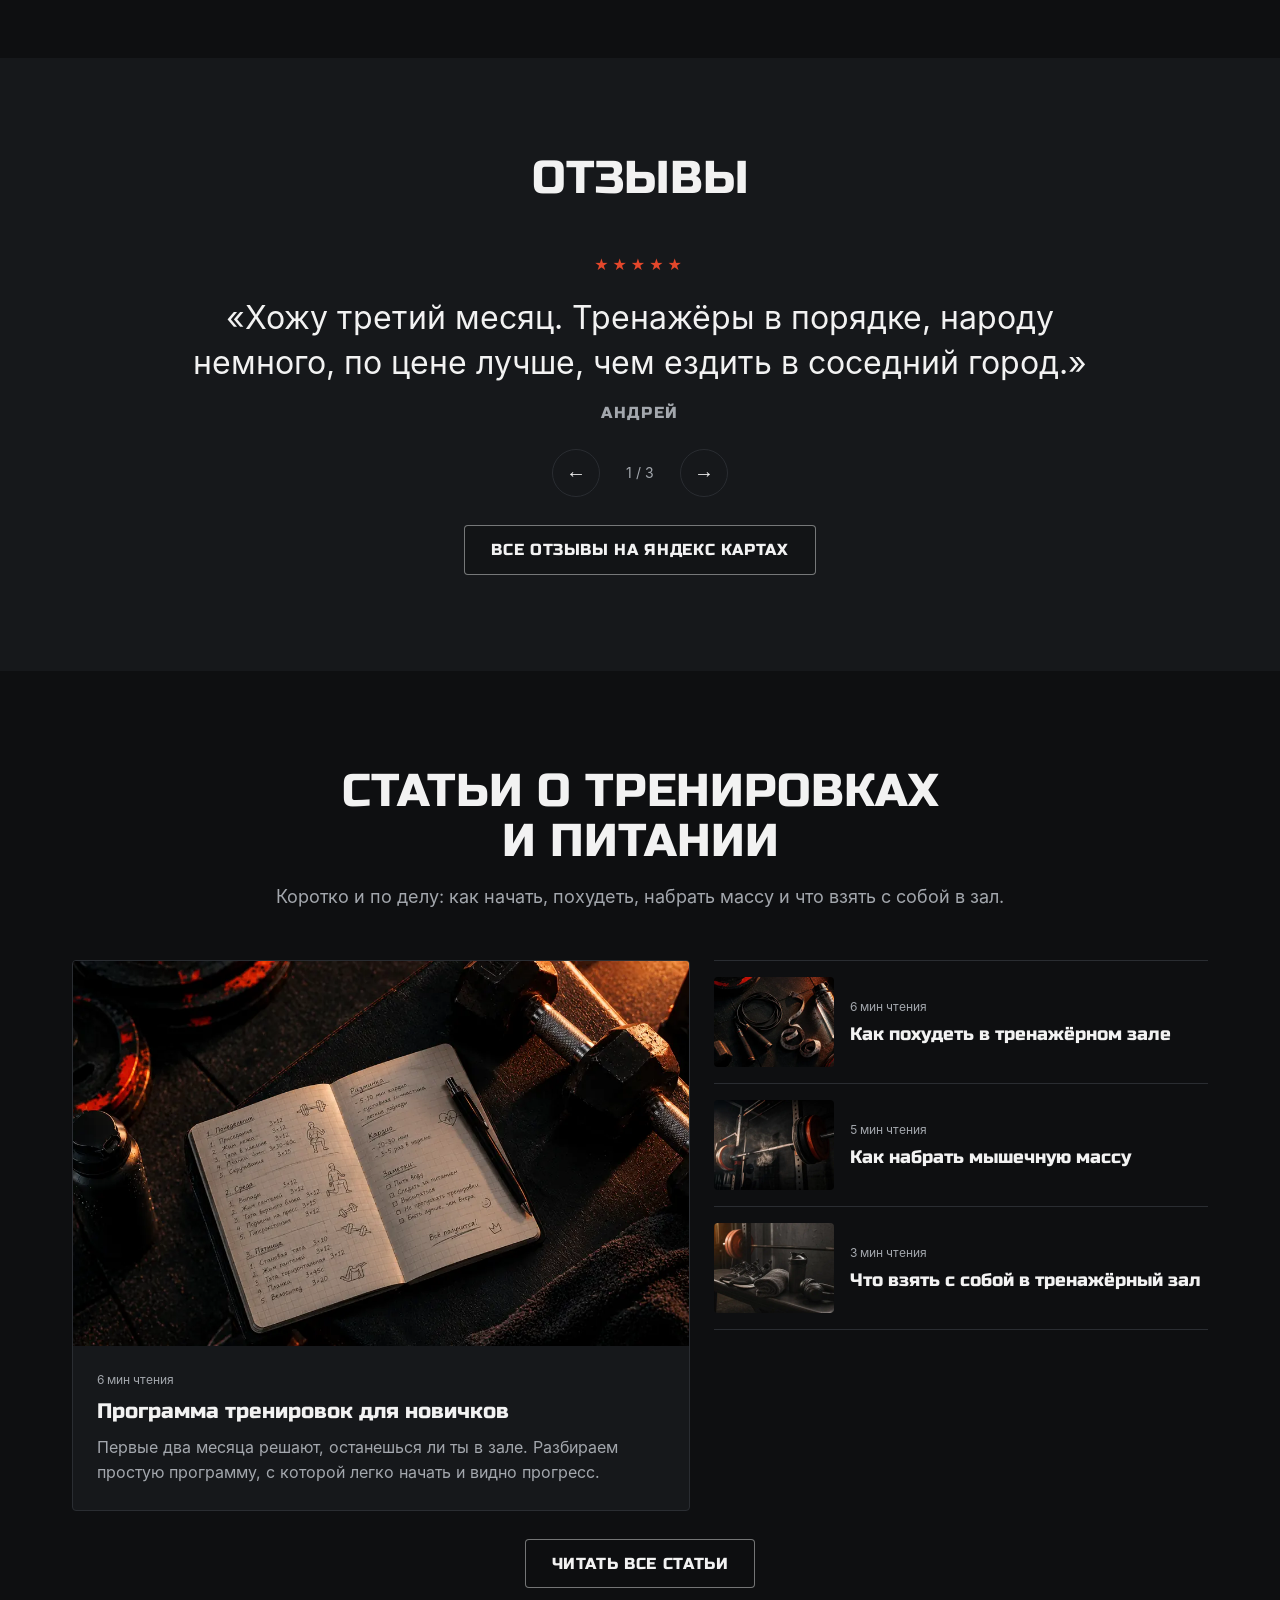
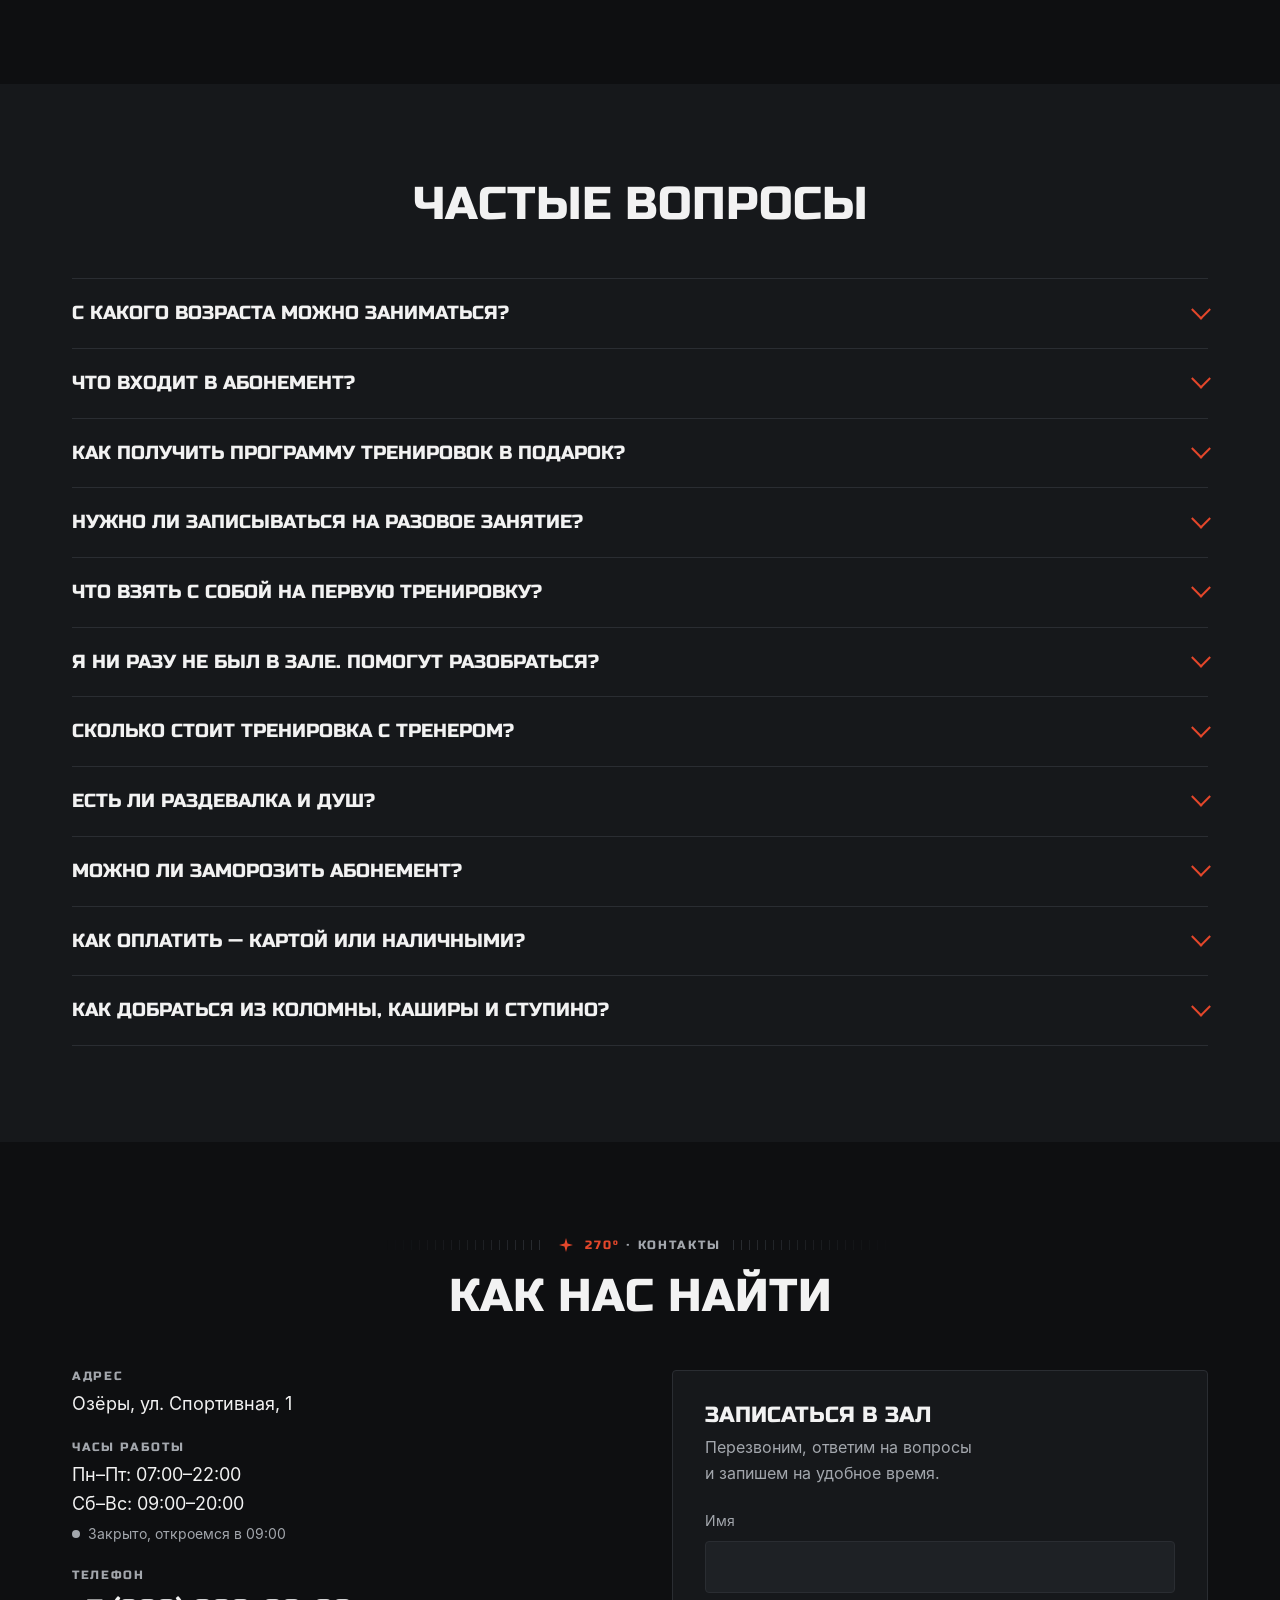
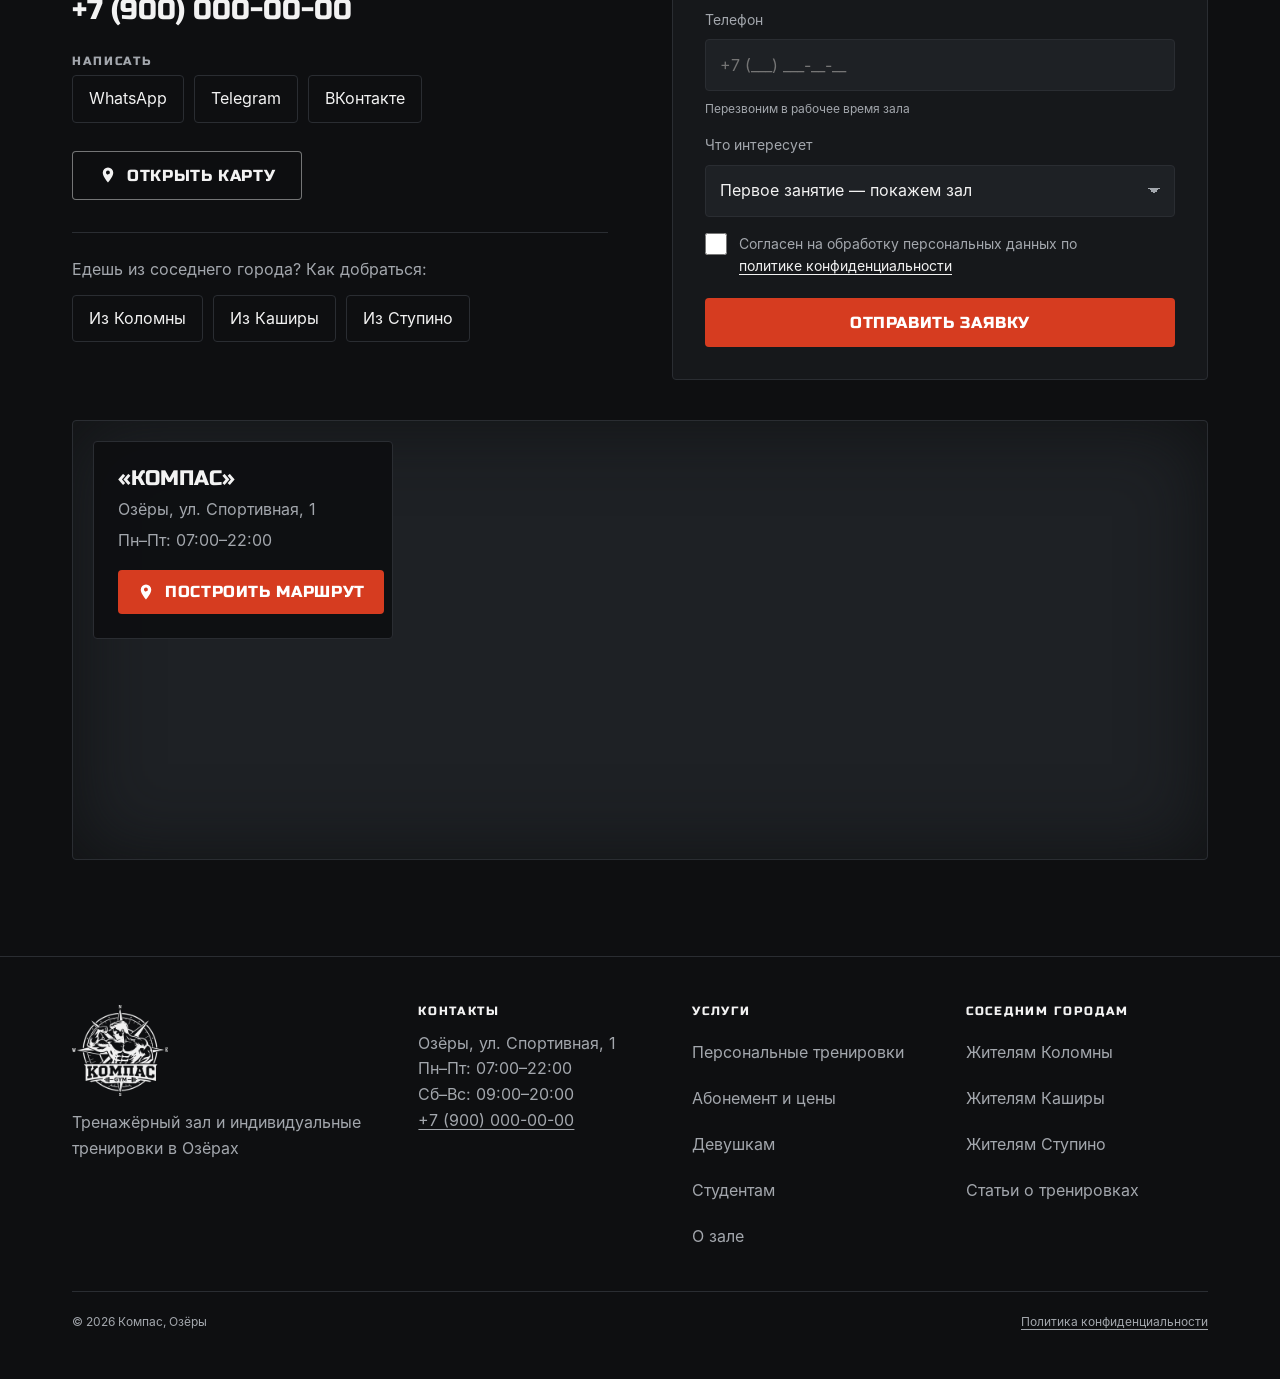
==== commit f2db3eea: "Стекло: шапка, шаги ролика, мобильная панель; чётче кадры на телефоне Co-Authored-By: Claude Opus 5." ====
--- a/index.html
+++ b/index.html
@@ -48,7 +48,7 @@
 <section class="hero hero--scroll" aria-labelledby="hero-h" data-seq-l="seq/l/" data-n-l="97" data-seq-s="seq/s/" data-n-s="49">
 <div class="hero__stage">
 <div class="hero__media">
-<picture><source media="(max-width:767px)" srcset="seq/s/000.webp" width="450" height="800"><img src="seq/l/000.webp" width="1280" height="720" alt="Зал «Компас»: тренажёры и гантельный ряд в вечернем свете" fetchpriority="high"></picture>
+<picture><source media="(max-width:767px)" srcset="seq/s/000.webp" width="608" height="1080"><img src="seq/l/000.webp" width="1280" height="720" alt="Зал «Компас»: тренажёры и гантельный ряд в вечернем свете" fetchpriority="high"></picture>
 <canvas class="hero__cv" aria-hidden="true"></canvas>
 </div>
 <div class="wrap hero__in">
--- a/assets/style.css
+++ b/assets/style.css
@@ -634,3 +634,12 @@
 .hero--static .hero__stage{position:relative;min-height:min(100svh,920px);height:auto}
 .hero--static .hero__steps{display:none}
 @media(prefers-reduced-motion:reduce){.hero--scroll{height:auto}.hero--scroll .hero__stage{position:relative;min-height:min(100svh,920px);height:auto}.hero__steps{display:none}}
+
+/* Стекло (glassmorphism): шапка, шаги ролика, мобильная панель */
+:root{--glass-bg:rgba(14,15,17,.5);--glass-bg-strong:rgba(14,15,17,.86);--glass-border:rgba(255,255,255,.12);--glass-hi:rgba(255,255,255,.16);--glass-blur:18px;--glass-sat:150%;--glass-shadow:0 10px 30px rgba(0,0,0,.35)}
+@media(max-width:767px){:root{--glass-blur:12px}}
+.hdr.is-solid,.hdr--page{background:var(--glass-bg);border-color:var(--glass-border);-webkit-backdrop-filter:blur(var(--glass-blur)) saturate(var(--glass-sat));backdrop-filter:blur(var(--glass-blur)) saturate(var(--glass-sat));box-shadow:inset 0 -1px 0 rgba(255,255,255,.04)}
+.hstep{padding:20px 22px;border-radius:12px;background:rgba(14,15,17,.38);border:1px solid var(--glass-border);box-shadow:inset 0 1px 0 var(--glass-hi),var(--glass-shadow);-webkit-backdrop-filter:blur(var(--glass-blur)) saturate(var(--glass-sat));backdrop-filter:blur(var(--glass-blur)) saturate(var(--glass-sat))}
+.mbar{background:var(--glass-bg);border-top-color:var(--glass-border);box-shadow:inset 0 1px 0 var(--glass-hi);-webkit-backdrop-filter:blur(var(--glass-blur)) saturate(var(--glass-sat));backdrop-filter:blur(var(--glass-blur)) saturate(var(--glass-sat))}
+@supports not ((backdrop-filter:blur(1px)) or (-webkit-backdrop-filter:blur(1px))){.hdr.is-solid,.hdr--page,.mbar{background:var(--glass-bg-strong)}.hstep{background:rgba(14,15,17,.78)}}
+@media(prefers-reduced-transparency:reduce){.hdr.is-solid,.hdr--page,.mbar{background:var(--glass-bg-strong);-webkit-backdrop-filter:none;backdrop-filter:none}.hstep{background:rgba(14,15,17,.86);-webkit-backdrop-filter:none;backdrop-filter:none}}
